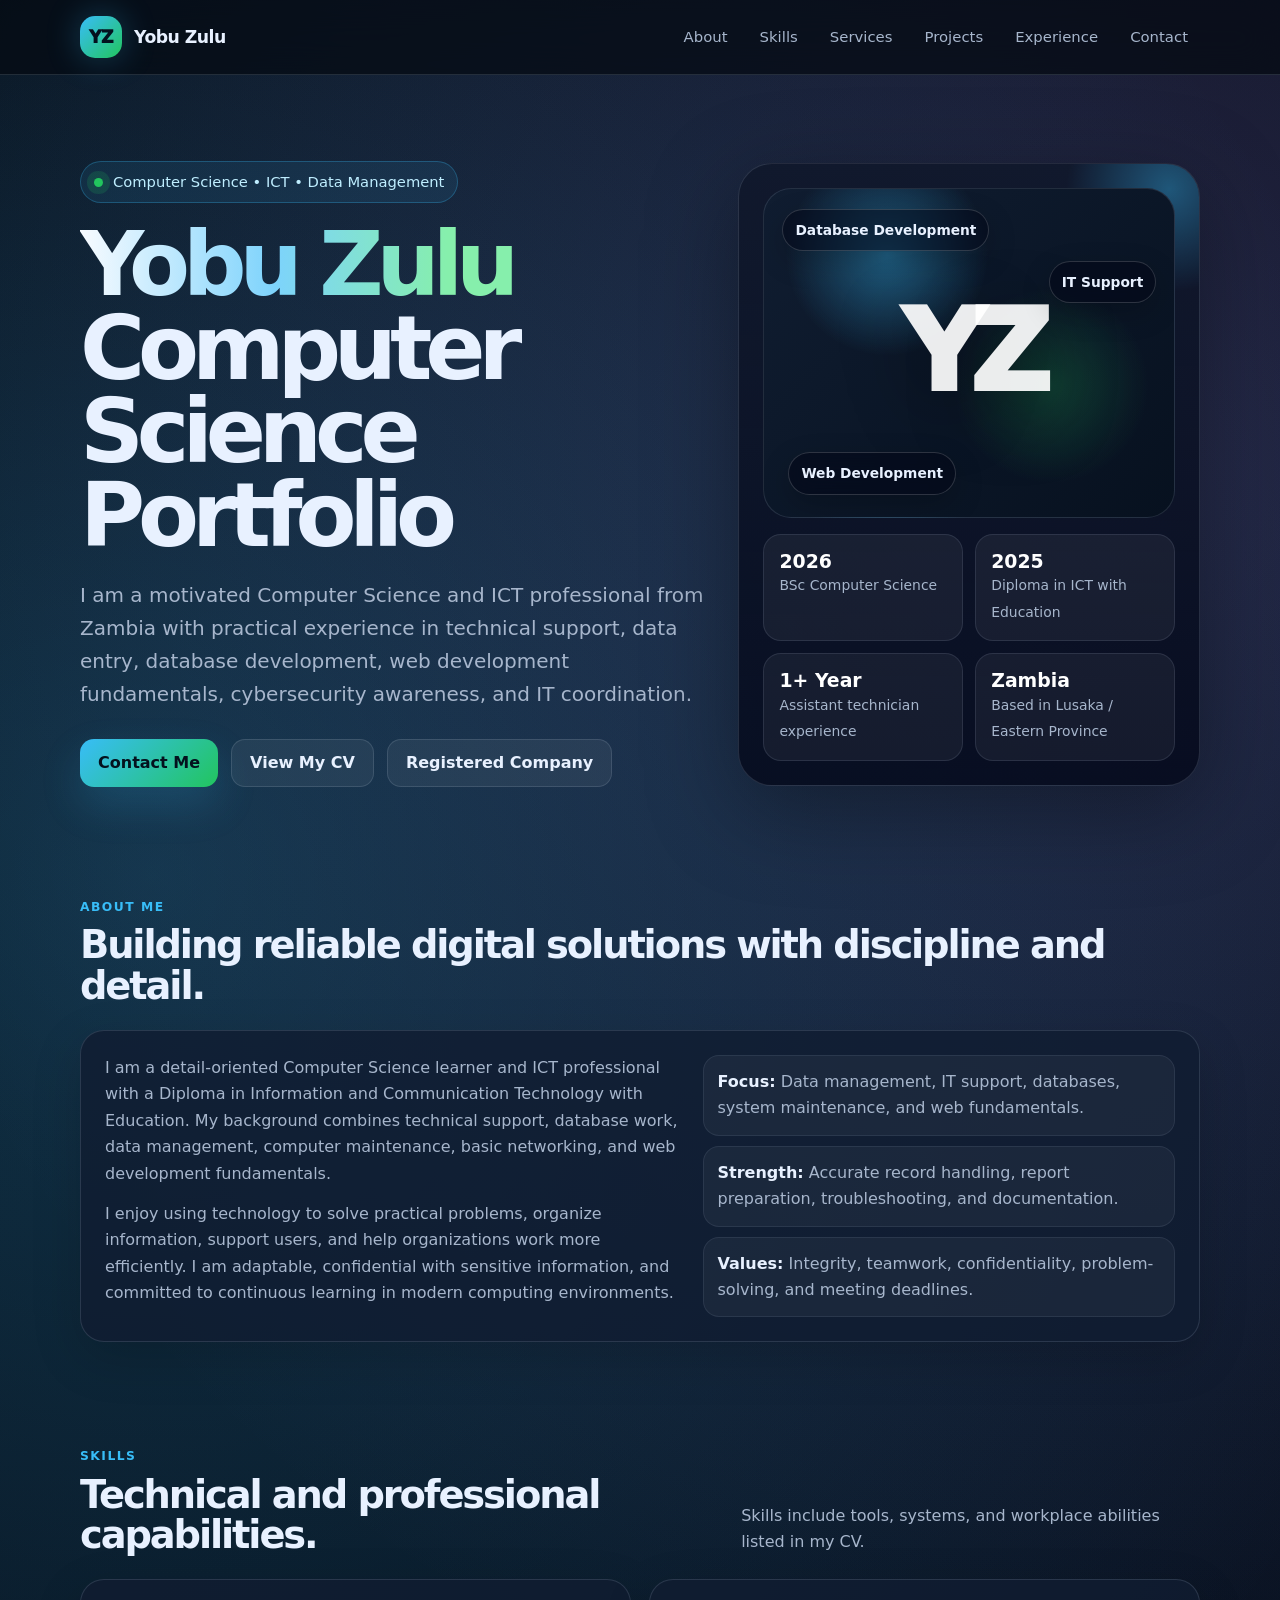
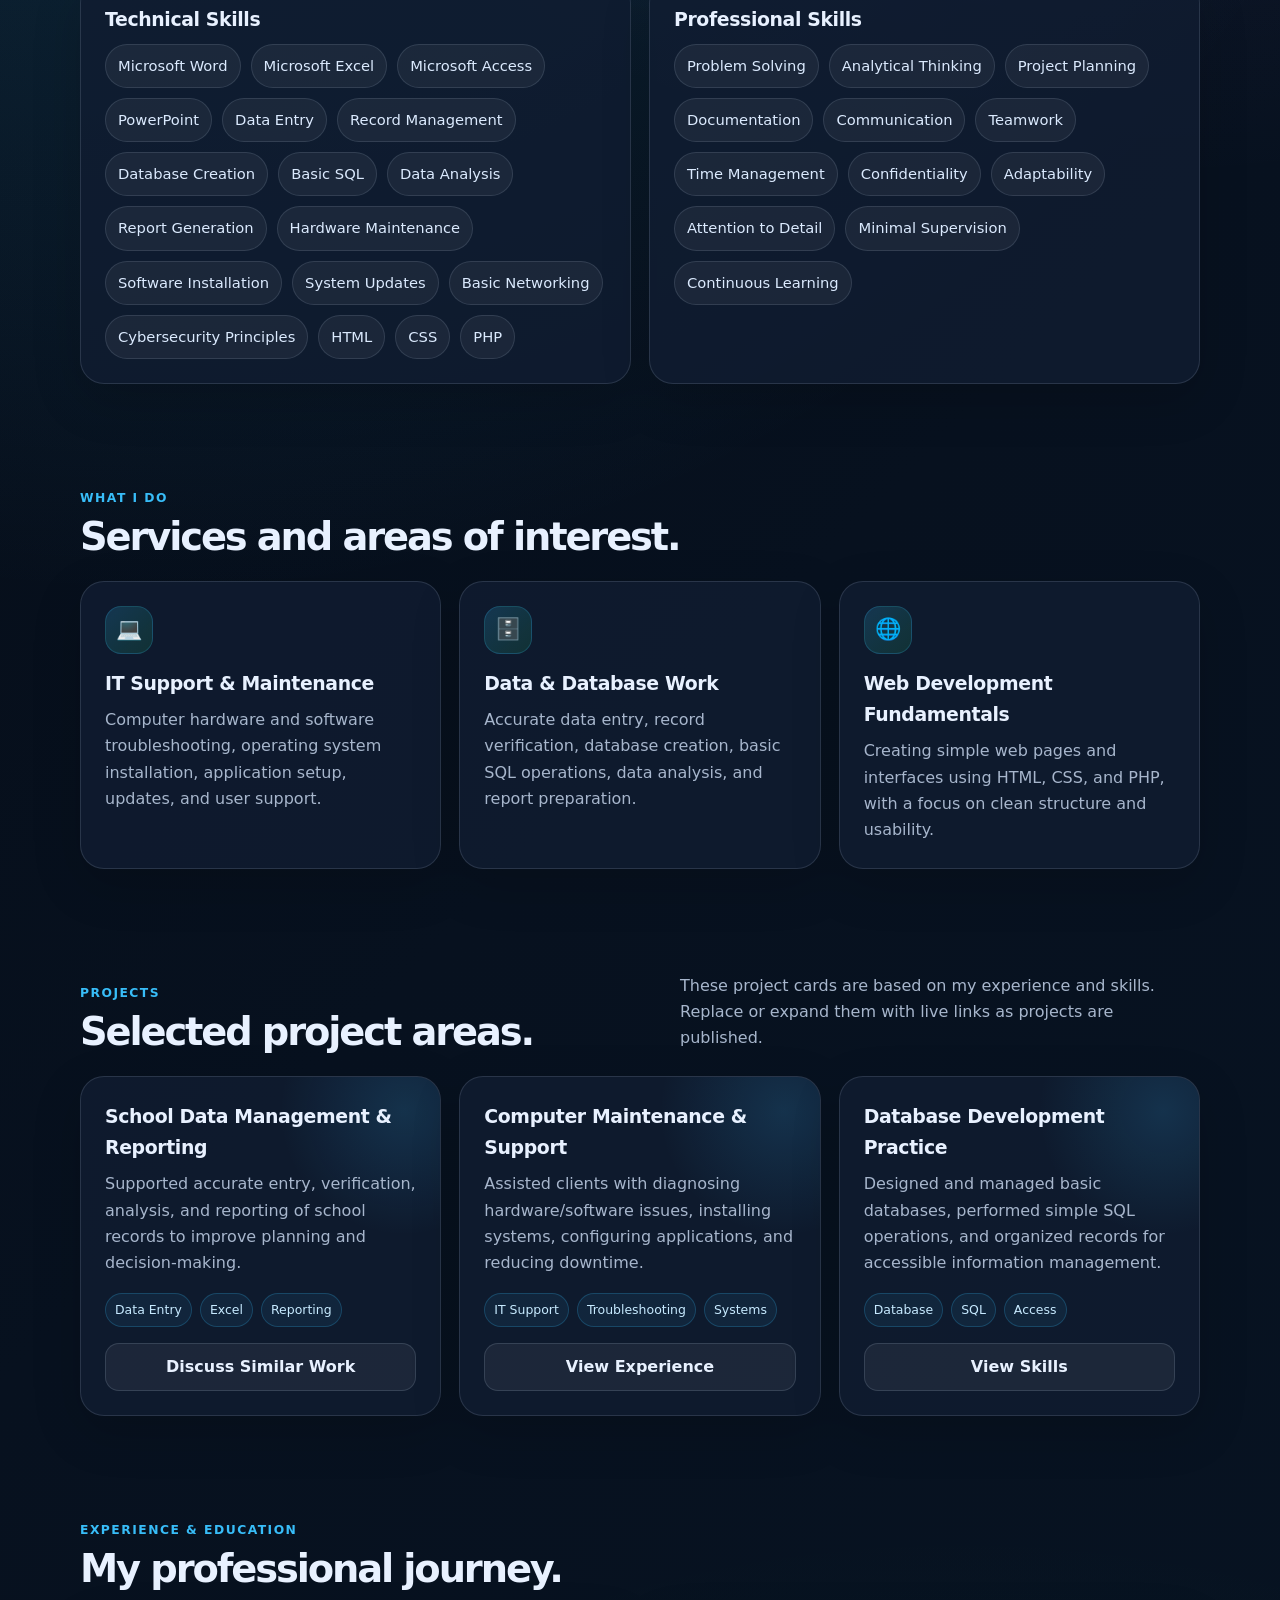
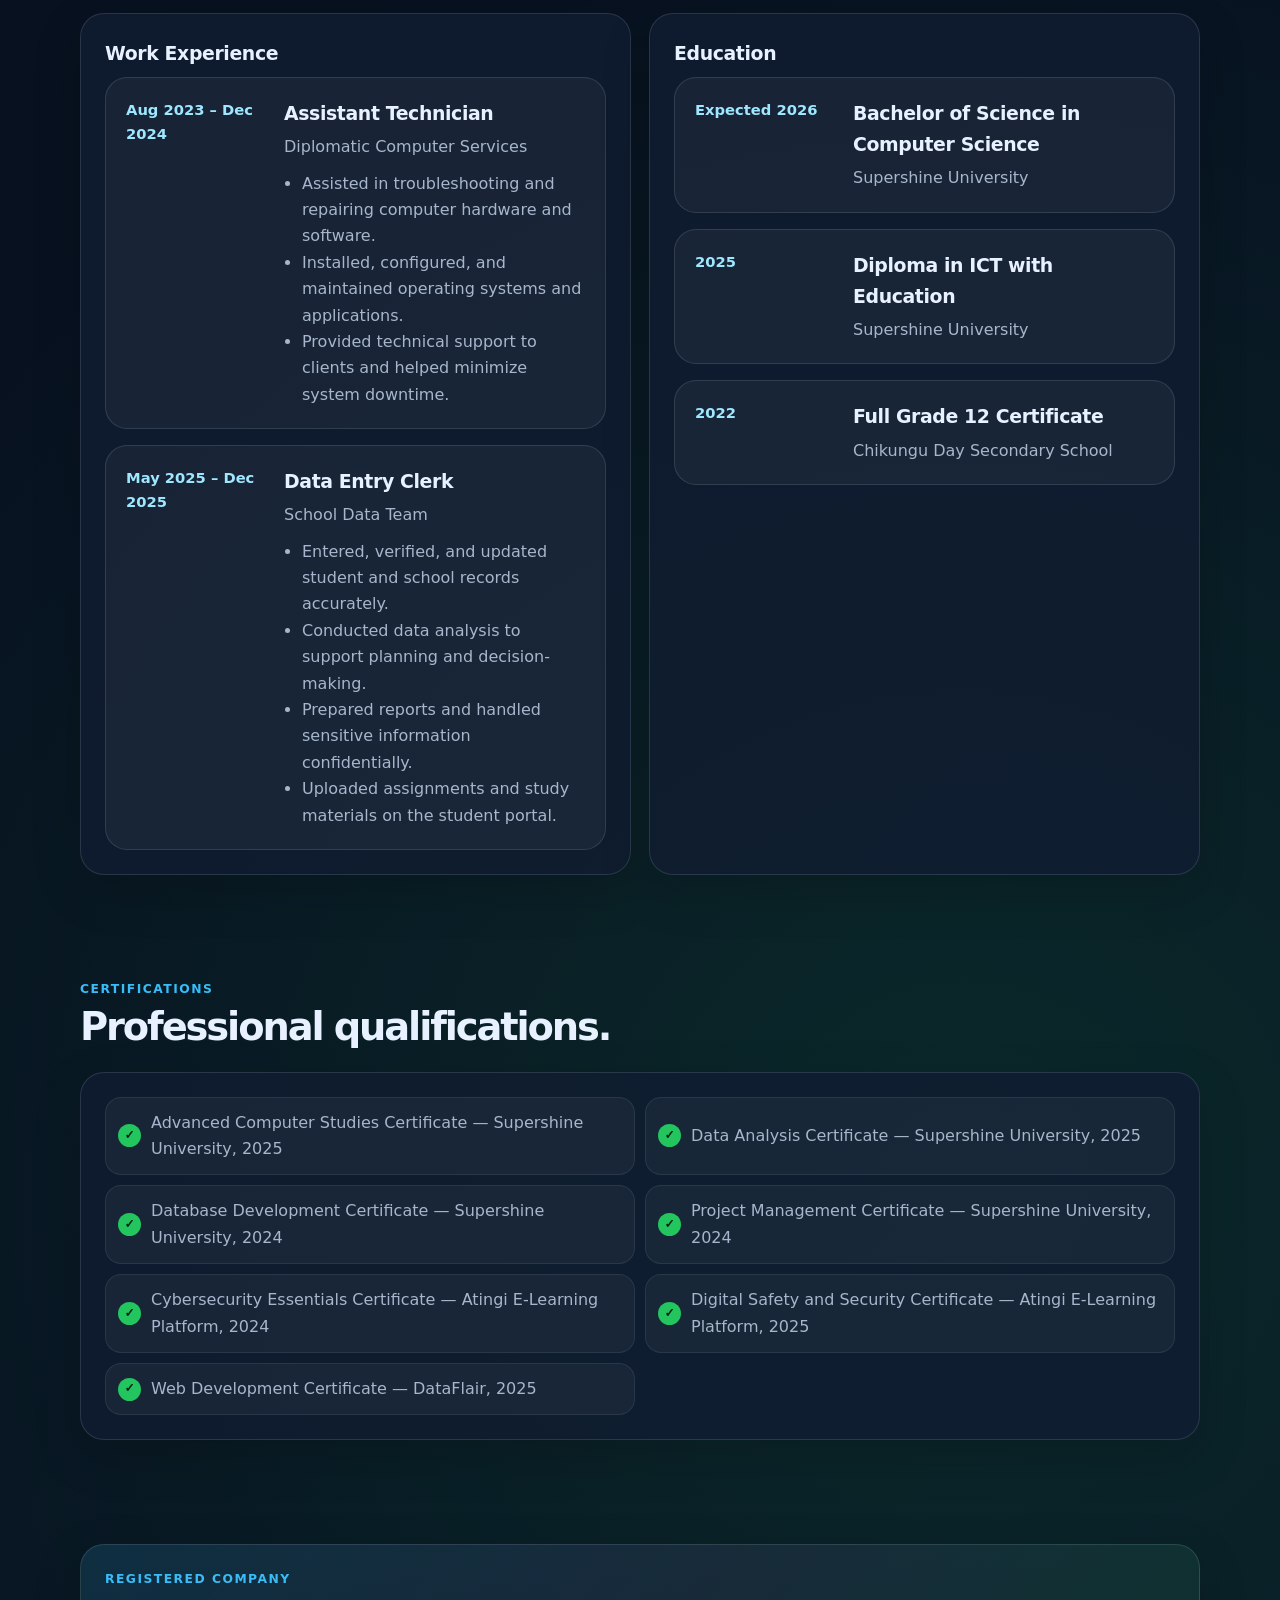
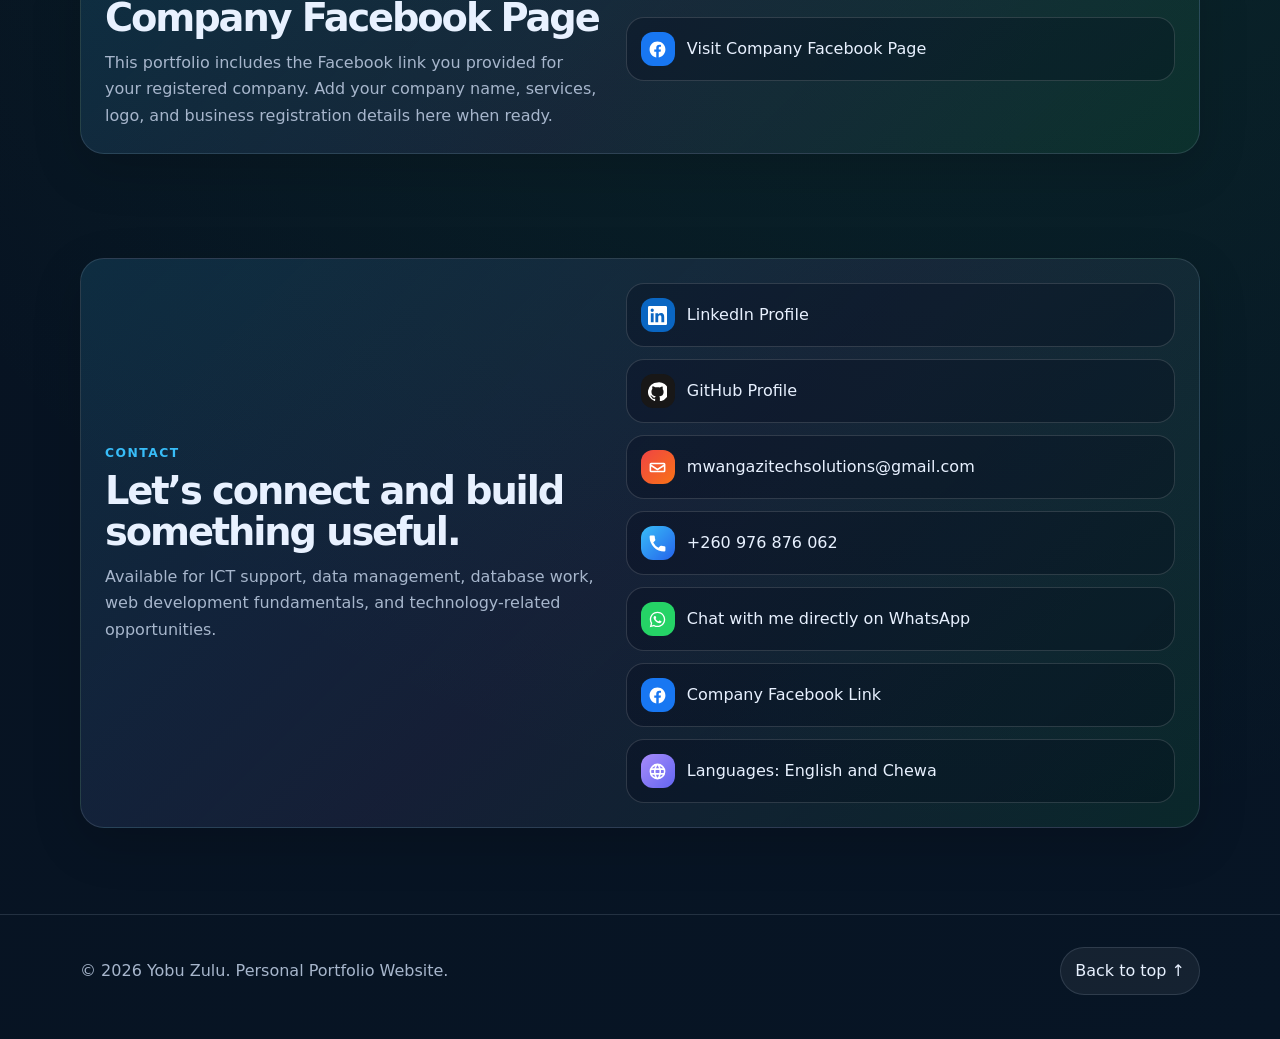
==== index.html @ 444f5e85 "Update description in index.html" ====
<!DOCTYPE html>
<!-- Copyright © 2026 Yobu Zulu. All Rights Reserved. Unauthorized copying or reuse is prohibited. -->
<html lang="en">
<head>
  <meta charset="UTF-8" />
  <meta name="viewport" content="width=device-width, initial-scale=1.0" />
  <meta name="description" content="Personal portfolio of Yobu Zulu, Computer Science and ICT professional specializing in data management, IT support, databases, cybersecurity, and web development." />
  <title>Yobu Zulu | Computer Science Portfolio</title>
  <link rel="stylesheet" href="css/style.css" />
</head>
<body id="top">
  <header class="nav-wrap">
    <nav class="container" aria-label="Main navigation">
      <a class="logo" href="#top" aria-label="Yobu Zulu home">
        <span class="mark">YZ</span>
        <span>Yobu Zulu</span>
      </a>
      <div class="nav-links">
        <a href="#about">About</a>
        <a href="#skills">Skills</a>
        <a href="#services">Services</a>
        <a href="#projects">Projects</a>
        <a href="#experience">Experience</a>
        <a href="#contact">Contact</a>
      </div>
    </nav>
  </header>

  <main>
    <section class="hero container">
      <div>
        <div class="eyebrow"><span class="pulse"></span> Computer Science • ICT • Data Management</div>
        <h1><span class="gradient-text">Yobu Zulu</span><br />Computer Science Portfolio</h1>
        <p class="lead">
          I am a motivated Computer Science and ICT professional from Zambia with practical experience in technical support, data entry, database development, web development fundamentals, cybersecurity awareness, and IT coordination.
        </p>
        <div class="cta-row">
          <a class="btn primary" href="#contact">Contact Me</a>
          <a class="btn secondary" href="assets/Yobu_Zulu_CV.pdf" target="_blank" rel="noopener">View My CV</a>
          <a class="btn secondary" href="https://www.facebook.com/profile.php?id=61552037681605" target="_blank" rel="noopener">Registered Company</a>
        </div>
      </div>

      <aside class="profile-card" aria-label="Profile summary">
        <div class="avatar">
          <span class="floating-chip chip-1">Database Development</span>
          <span class="floating-chip chip-2">IT Support</span>
          <span class="floating-chip chip-3">Web Development</span>
          <div class="initials">YZ</div>
        </div>
        <div class="quick-info">
          <div class="mini-stat"><b>2026</b><span>BSc Computer Science</span></div>
          <div class="mini-stat"><b>2025</b><span>Diploma in ICT with Education</span></div>
          <div class="mini-stat"><b>1+ Year</b><span>Assistant technician experience</span></div>
          <div class="mini-stat"><b>Zambia</b><span>Based in Lusaka / Eastern Province</span></div>
        </div>
      </aside>
    </section>

    <section id="about" class="container">
      <div class="section-head">
        <div>
          <div class="section-kicker">About Me</div>
          <h2>Building reliable digital solutions with discipline and detail.</h2>
        </div>

      </div>
      <div class="card about-card">
        <div class="about-copy">
          <p>
            I am a detail-oriented Computer Science learner and ICT professional with a Diploma in Information and Communication Technology with Education. My background combines technical support, database work, data management, computer maintenance, basic networking, and web development fundamentals.
          </p>
          <p>
            I enjoy using technology to solve practical problems, organize information, support users, and help organizations work more efficiently. I am adaptable, confidential with sensitive information, and committed to continuous learning in modern computing environments.
          </p>
        </div>
        <ul class="highlight-list">
          <li><strong>Focus:</strong> Data management, IT support, databases, system maintenance, and web fundamentals.</li>
          <li><strong>Strength:</strong> Accurate record handling, report preparation, troubleshooting, and documentation.</li>
          <li><strong>Values:</strong> Integrity, teamwork, confidentiality, problem-solving, and meeting deadlines.</li>
        </ul>
      </div>
    </section>

    <section id="skills" class="container">
      <div class="section-head">
        <div>
          <div class="section-kicker">Skills</div>
          <h2>Technical and professional capabilities.</h2>
        </div>
        <p class="section-note">Skills include tools, systems, and workplace abilities listed in my CV.</p>
      </div>
      <div class="grid two">
        <div class="card">
          <h3>Technical Skills</h3>
          <div class="skills-wrap" aria-label="Technical skills">
            <span class="skill">Microsoft Word</span>
            <span class="skill">Microsoft Excel</span>
            <span class="skill">Microsoft Access</span>
            <span class="skill">PowerPoint</span>
            <span class="skill">Data Entry</span>
            <span class="skill">Record Management</span>
            <span class="skill">Database Creation</span>
            <span class="skill">Basic SQL</span>
            <span class="skill">Data Analysis</span>
            <span class="skill">Report Generation</span>
            <span class="skill">Hardware Maintenance</span>
            <span class="skill">Software Installation</span>
            <span class="skill">System Updates</span>
            <span class="skill">Basic Networking</span>
            <span class="skill">Cybersecurity Principles</span>
            <span class="skill">HTML</span>
            <span class="skill">CSS</span>
            <span class="skill">PHP</span>
          </div>
        </div>
        <div class="card">
          <h3>Professional Skills</h3>
          <div class="skills-wrap" aria-label="Professional skills">
            <span class="skill">Problem Solving</span>
            <span class="skill">Analytical Thinking</span>
            <span class="skill">Project Planning</span>
            <span class="skill">Documentation</span>
            <span class="skill">Communication</span>
            <span class="skill">Teamwork</span>
            <span class="skill">Time Management</span>
            <span class="skill">Confidentiality</span>
            <span class="skill">Adaptability</span>
            <span class="skill">Attention to Detail</span>
            <span class="skill">Minimal Supervision</span>
            <span class="skill">Continuous Learning</span>
          </div>
        </div>
      </div>
    </section>

    <section id="services" class="container">
      <div class="section-head">
        <div>
          <div class="section-kicker">What I Do</div>
          <h2>Services and areas of interest.</h2>
        </div>
      </div>
      <div class="grid three">
        <article class="card">
          <div class="service-icon">💻</div>
          <h3>IT Support & Maintenance</h3>
          <p>Computer hardware and software troubleshooting, operating system installation, application setup, updates, and user support.</p>
        </article>
        <article class="card">
          <div class="service-icon">🗄️</div>
          <h3>Data & Database Work</h3>
          <p>Accurate data entry, record verification, database creation, basic SQL operations, data analysis, and report preparation.</p>
        </article>
        <article class="card">
          <div class="service-icon">🌐</div>
          <h3>Web Development Fundamentals</h3>
          <p>Creating simple web pages and interfaces using HTML, CSS, and PHP, with a focus on clean structure and usability.</p>
        </article>
      </div>
    </section>

    <section id="projects" class="container">
      <div class="section-head">
        <div>
          <div class="section-kicker">Projects</div>
          <h2>Selected project areas.</h2>
        </div>
        <p class="section-note">These project cards are based on my experience and skills. Replace or expand them with live links as projects are published.</p>
      </div>
      <div class="grid three">
        <article class="card project-card">
          <div>
            <h3>School Data Management & Reporting</h3>
            <p>Supported accurate entry, verification, analysis, and reporting of school records to improve planning and decision-making.</p>
            <div class="tags"><span class="tag">Data Entry</span><span class="tag">Excel</span><span class="tag">Reporting</span></div>
          </div>
          <a href="#contact" class="btn secondary">Discuss Similar Work</a>
        </article>
        <article class="card project-card">
          <div>
            <h3>Computer Maintenance & Support</h3>
            <p>Assisted clients with diagnosing hardware/software issues, installing systems, configuring applications, and reducing downtime.</p>
            <div class="tags"><span class="tag">IT Support</span><span class="tag">Troubleshooting</span><span class="tag">Systems</span></div>
          </div>
          <a href="#experience" class="btn secondary">View Experience</a>
        </article>
        <article class="card project-card">
          <div>
            <h3>Database Development Practice</h3>
            <p>Designed and managed basic databases, performed simple SQL operations, and organized records for accessible information management.</p>
            <div class="tags"><span class="tag">Database</span><span class="tag">SQL</span><span class="tag">Access</span></div>
          </div>
          <a href="#skills" class="btn secondary">View Skills</a>
        </article>
      </div>
    </section>

    <section id="experience" class="container">
      <div class="section-head">
        <div>
          <div class="section-kicker">Experience & Education</div>
          <h2>My professional journey.</h2>
        </div>
      </div>
      <div class="grid two">
        <div class="card">
          <h3>Work Experience</h3>
          <div class="timeline" class="mt-16">
            <div class="timeline-item">
              <div class="period">Aug 2023 – Dec 2024</div>
              <div>
                <h3>Assistant Technician</h3>
                <p>Diplomatic Computer Services</p>
                <ul>
                  <li>Assisted in troubleshooting and repairing computer hardware and software.</li>
                  <li>Installed, configured, and maintained operating systems and applications.</li>
                  <li>Provided technical support to clients and helped minimize system downtime.</li>
                </ul>
              </div>
            </div>
            <div class="timeline-item">
              <div class="period">May 2025 – Dec 2025</div>
              <div>
                <h3>Data Entry Clerk</h3>
                <p>School Data Team</p>
                <ul>
                  <li>Entered, verified, and updated student and school records accurately.</li>
                  <li>Conducted data analysis to support planning and decision-making.</li>
                  <li>Prepared reports and handled sensitive information confidentially.</li>
                  <li>Uploaded assignments and study materials on the student portal.</li>
                </ul>
              </div>
            </div>
          </div>
        </div>
        <div class="card">
          <h3>Education</h3>
          <div class="timeline" class="mt-16">
            <div class="timeline-item">
              <div class="period">Expected 2026</div>
              <div>
                <h3>Bachelor of Science in Computer Science</h3>
                <p>Supershine University</p>
              </div>
            </div>
            <div class="timeline-item">
              <div class="period">2025</div>
              <div>
                <h3>Diploma in ICT with Education</h3>
                <p>Supershine University</p>
              </div>
            </div>
            <div class="timeline-item">
              <div class="period">2022</div>
              <div>
                <h3>Full Grade 12 Certificate</h3>
                <p>Chikungu Day Secondary School</p>
              </div>
            </div>
          </div>
        </div>
      </div>
    </section>

    <section id="certifications" class="container">
      <div class="section-head">
        <div>
          <div class="section-kicker">Certifications</div>
          <h2>Professional qualifications.</h2>
        </div>
      </div>
      <div class="card">
        <div class="cert-list">
          <div class="cert">Advanced Computer Studies Certificate — Supershine University, 2025</div>
          <div class="cert">Data Analysis Certificate — Supershine University, 2025</div>
          <div class="cert">Database Development Certificate — Supershine University, 2024</div>
          <div class="cert">Project Management Certificate — Supershine University, 2024</div>
          <div class="cert">Cybersecurity Essentials Certificate — Atingi E-Learning Platform, 2024</div>
          <div class="cert">Digital Safety and Security Certificate — Atingi E-Learning Platform, 2025</div>
          <div class="cert">Web Development Certificate — DataFlair, 2025</div>
        </div>
      </div>
    </section>

    <section id="company" class="container">
      <div class="card contact-card">
        <div>
          <div class="section-kicker">Registered Company</div>
          <h2>Company Facebook Page</h2>
          <p class="section-note mt-12">
            This portfolio includes the Facebook link you provided for your registered company. Add your company name, services, logo, and business registration details here when ready.
          </p>
        </div>
        <div class="contact-list">
          <a class="contact-link" href="https://www.facebook.com/profile.php?id=61552037681605" target="_blank" rel="noopener">
            <span class="contact-icon facebook" aria-hidden="true">
              <svg viewBox="0 0 24 24" role="img">
                <path d="M22 12.06C22 6.48 17.52 2 11.94 2S2 6.48 2 12.06c0 5.02 3.66 9.18 8.44 9.94v-7.03H7.9v-2.91h2.54V9.85c0-2.5 1.49-3.88 3.77-3.88 1.09 0 2.23.2 2.23.2v2.45h-1.26c-1.24 0-1.63.77-1.63 1.56v1.88h2.78l-.44 2.91h-2.34V22C18.34 21.24 22 17.08 22 12.06Z"/>
              </svg>
            </span>
            <span>Visit Company Facebook Page</span>
          </a>
        </div>
      </div>
    </section>

    <section id="contact" class="container">
      <div class="card contact-card">
        <div>
          <div class="section-kicker">Contact</div>
          <h2>Let’s connect and build something useful.</h2>
          <p class="section-note mt-12">Available for ICT support, data management, database work, web development fundamentals, and technology-related opportunities.</p>
        </div>
        <div class="contact-list">
          <a class="contact-link" href="https://www.linkedin.com/in/yobu-zulu-8b1062335" target="_blank" rel="noopener">
             <span class="contact-icon linkedin" aria-hidden="true">
            <svg viewBox="0 0 24 24" role="img">
              <path d="M20.45 20.45h-3.56v-5.57c0-1.33-.02-3.04-1.85-3.04-1.85 0-2.13 1.45-2.13 2.95v5.66H9.35V9h3.42v1.56h.05c.48-.9 1.64-1.85 3.37-1.85 3.61 0 4.27 2.38 4.27 5.47v6.27ZM5.34 7.43a2.06 2.06 0 1 1 0-4.12 2.06 2.06 0 0 1 0 4.12ZM7.12 20.45H3.56V9h3.56v11.45ZM22.23 0H1.77C.79 0 0 .77 0 1.72v20.56C0 23.23.79 24 1.77 24h20.46c.98 0 1.77-.77 1.77-1.72V1.72C24 .77 23.21 0 22.23 0Z"/>
            </svg>
          </span>
          <span>LinkedIn Profile</span>
        </a>
        
        <a class="contact-link" href="https://github.com/yobuzulu" target="_blank" rel="noopener">
          <span class="contact-icon github" aria-hidden="true">
            <svg viewBox="0 0 24 24" role="img">
              <path d="M12 .5A12 12 0 0 0 8.21 23.9c.6.11.82-.26.82-.58v-2.02c-3.34.73-4.04-1.61-4.04-1.61-.55-1.39-1.34-1.76-1.34-1.76-1.09-.75.08-.74.08-.74 1.2.09 1.84 1.24 1.84 1.24 1.07 1.83 2.81 1.3 3.49.99.11-.78.42-1.3.76-1.6-2.67-.3-5.47-1.34-5.47-5.94 0-1.31.47-2.38 1.24-3.22-.12-.3-.54-1.52.12-3.18 0 0 1.01-.32 3.3 1.23A11.5 11.5 0 0 1 12 6.61c1.02.01 2.05.14 3.01.4 2.29-1.55 3.3-1.23 3.3-1.23.66 1.66.24 2.88.12 3.18.77.84 1.24 1.91 1.24 3.22 0 4.61-2.81 5.63-5.49 5.93.43.37.81 1.1.81 2.22v3.29c0 .32.22.7.83.58A12 12 0 0 0 12 .5Z"/>
            </svg>
          </span>
          <span>GitHub Profile</span>
        </a>
          <a class="contact-link" href="https://mail.google.com/mail/?view=cm&fs=1&to=mwangazitechsolutions.com&su=Portfolio%20Contact&body=Hello%20Yobu%2C%20I%20visited%20your%20portfolio%20and%20would%20like%20to%20communicate%20with%20you." target="_blank" rel="noopener">
            <span class="contact-icon email" aria-hidden="true">
              <svg viewBox="0 0 24 24" role="img">
                <path d="M4 6h16a2 2 0 0 1 2 2v8a2 2 0 0 1-2 2H4a2 2 0 0 1-2-2V8a2 2 0 0 1 2-2Zm0 2v.2l8 5.2 8-5.2V8H4Zm16 8V10.6l-7.45 4.84a1 1 0 0 1-1.1 0L4 10.6V16h16Z"/>
              </svg>
            </span>
            <span>mwangazitechsolutions@gmail.com</span>
          </a>
          <a class="contact-link" href="tel:+260976876062">
            <span class="contact-icon phone" aria-hidden="true">
              <svg viewBox="0 0 24 24" role="img">
                <path d="M6.62 10.79a15.05 15.05 0 0 0 6.59 6.59l2.2-2.2a1.5 1.5 0 0 1 1.52-.36 11.72 11.72 0 0 0 3.67.59A1.4 1.4 0 0 1 22 16.81V20.5A1.5 1.5 0 0 1 20.5 22 18.5 18.5 0 0 1 2 3.5 1.5 1.5 0 0 1 3.5 2h3.69A1.4 1.4 0 0 1 8.6 3.4c0 1.26.2 2.5.59 3.67a1.5 1.5 0 0 1-.36 1.52l-2.2 2.2Z"/>
              </svg>
            </span>
            <span>+260 976 876 062</span>
          </a>
          <a class="contact-link" href="https://wa.me/260976876062?text=Hello%20Yobu%2C%20I%20visited%20your%20portfolio%20and%20would%20like%20to%20communicate%20with%20you." target="_blank" rel="noopener">
            <span class="contact-icon whatsapp" aria-hidden="true">
              <svg viewBox="0 0 32 32" role="img">
                <path d="M16.02 3C8.86 3 3.04 8.8 3.04 15.94c0 2.28.6 4.5 1.73 6.45L3 29l6.78-1.78a12.9 12.9 0 0 0 6.24 1.59C23.18 28.81 29 23 29 15.94S23.18 3 16.02 3Zm0 23.62c-1.93 0-3.82-.52-5.47-1.5l-.39-.23-4.02 1.06 1.07-3.91-.25-.4a10.7 10.7 0 0 1-1.64-5.7c0-5.93 4.8-10.75 10.7-10.75 5.9 0 10.7 4.82 10.7 10.75s-4.8 10.68-10.7 10.68Zm5.87-8.01c-.32-.16-1.9-.94-2.2-1.05-.3-.11-.51-.16-.73.16-.21.32-.84 1.05-1.03 1.27-.19.21-.38.24-.7.08-.32-.16-1.36-.5-2.59-1.6-.96-.86-1.6-1.92-1.79-2.24-.19-.32-.02-.5.14-.66.15-.14.32-.38.48-.57.16-.19.21-.32.32-.54.11-.21.05-.4-.03-.57-.08-.16-.73-1.76-1-2.41-.26-.63-.53-.54-.73-.55h-.62c-.21 0-.57.08-.86.4-.3.32-1.14 1.11-1.14 2.7 0 1.6 1.17 3.14 1.33 3.35.16.21 2.3 3.5 5.57 4.91.78.34 1.39.54 1.86.69.78.25 1.49.21 2.05.13.63-.09 1.9-.78 2.17-1.53.27-.75.27-1.39.19-1.53-.08-.13-.3-.21-.62-.37Z"/>
              </svg>
            </span>
            <span>Chat with me directly on WhatsApp</span>
          </a>
          <a class="contact-link" href="https://www.facebook.com/profile.php?id=61552037681605" target="_blank" rel="noopener">
            <span class="contact-icon facebook" aria-hidden="true">
              <svg viewBox="0 0 24 24" role="img">
                <path d="M22 12.06C22 6.48 17.52 2 11.94 2S2 6.48 2 12.06c0 5.02 3.66 9.18 8.44 9.94v-7.03H7.9v-2.91h2.54V9.85c0-2.5 1.49-3.88 3.77-3.88 1.09 0 2.23.2 2.23.2v2.45h-1.26c-1.24 0-1.63.77-1.63 1.56v1.88h2.78l-.44 2.91h-2.34V22C18.34 21.24 22 17.08 22 12.06Z"/>
              </svg>
            </span>
            <span>Company Facebook Link</span>
          </a>
          <div class="contact-link" aria-label="Languages">
            <span class="contact-icon language" aria-hidden="true">
              <svg viewBox="0 0 24 24" role="img">
                <path d="M12 2a10 10 0 1 0 0 20 10 10 0 0 0 0-20Zm6.93 6h-3.02a15.6 15.6 0 0 0-1.2-3.05A8.04 8.04 0 0 1 18.93 8ZM12 4.04c.83 1.2 1.48 2.52 1.91 3.96h-3.82A13.4 13.4 0 0 1 12 4.04ZM4.26 14a8.5 8.5 0 0 1 0-4h3.41a16.8 16.8 0 0 0 0 4H4.26Zm.81 2h3.02c.3 1.08.7 2.1 1.2 3.05A8.04 8.04 0 0 1 5.07 16Zm3.02-8H5.07a8.04 8.04 0 0 1 4.22-3.05A15.6 15.6 0 0 0 8.09 8ZM12 19.96A13.4 13.4 0 0 1 10.09 16h3.82A13.4 13.4 0 0 1 12 19.96ZM14.34 14H9.66a14.7 14.7 0 0 1 0-4h4.68a14.7 14.7 0 0 1 0 4Zm.37 5.05c.5-.95.9-1.97 1.2-3.05h3.02a8.04 8.04 0 0 1-4.22 3.05ZM16.33 14a16.8 16.8 0 0 0 0-4h3.41a8.5 8.5 0 0 1 0 4h-3.41Z"/>
              </svg>
            </span>
            <span>Languages: English and Chewa</span>
          </div>
        </div>
      </div>
    </section>
  </main>

  <footer class="footer">
    <div class="container">
      <p>© <span id="year"></span> Yobu Zulu. Personal Portfolio Website.</p>
      <a class="back-to-top" href="#top">Back to top ↑</a>
    </div>
  </footer>

  <script src="js/script.js"></script>
</body>
</html>
---- css/style.css ----
:root {
      --bg: #07111f;
      --bg-2: #0b1728;
      --card: rgba(16, 29, 49, 0.82);
      --card-2: rgba(13, 24, 42, 0.94);
      --text: #e8f1ff;
      --muted: #a7b6cc;
      --line: rgba(148, 163, 184, 0.2);
      --brand: #38bdf8;
      --brand-2: #22c55e;
      --brand-3: #a78bfa;
      --warning: #fbbf24;
      --shadow: 0 24px 90px rgba(0, 0, 0, 0.35);
      --radius: 24px;
    }

    * { box-sizing: border-box; margin: 0; padding: 0; }

    html { scroll-behavior: smooth; }

    body {
      font-family: Inter, ui-sans-serif, system-ui, -apple-system, BlinkMacSystemFont, "Segoe UI", sans-serif;
      background:
        radial-gradient(circle at 12% 15%, rgba(56, 189, 248, 0.22), transparent 26%),
        radial-gradient(circle at 88% 8%, rgba(167, 139, 250, 0.19), transparent 24%),
        radial-gradient(circle at 75% 75%, rgba(34, 197, 94, 0.12), transparent 28%),
        linear-gradient(135deg, #050a13 0%, var(--bg) 42%, #071525 100%);
      color: var(--text);
      line-height: 1.65;
      min-height: 100vh;
      overflow-x: hidden;
    }

    body::before {
      content: "";
      position: fixed;
      inset: 0;
      pointer-events: none;
      opacity: 0.08;
      background-image:
        linear-gradient(rgba(255,255,255,.08) 1px, transparent 1px),
        linear-gradient(90deg, rgba(255,255,255,.08) 1px, transparent 1px);
      background-size: 42px 42px;
      mask-image: linear-gradient(to bottom, #000, transparent 75%);
      z-index: -1;
    }

    a { color: inherit; text-decoration: none; }

    .container { width: min(1120px, calc(100% - 40px)); margin: 0 auto; }

    .nav-wrap {
      position: sticky;
      top: 0;
      z-index: 50;
      backdrop-filter: blur(18px);
      background: rgba(5, 10, 19, 0.72);
      border-bottom: 1px solid var(--line);
    }

    nav {
      min-height: 74px;
      display: flex;
      align-items: center;
      justify-content: space-between;
      gap: 18px;
    }

    .logo {
      display: inline-flex;
      align-items: center;
      gap: 12px;
      font-weight: 900;
      letter-spacing: -0.03em;
      font-size: 1.08rem;
    }

    .mark {
      width: 42px;
      height: 42px;
      border-radius: 15px;
      display: grid;
      place-items: center;
      color: #03111e;
      font-weight: 950;
      background: linear-gradient(135deg, var(--brand), var(--brand-2));
      box-shadow: 0 0 34px rgba(56, 189, 248, 0.28);
    }

    .nav-links {
      display: flex;
      align-items: center;
      gap: 8px;
      flex-wrap: wrap;
      justify-content: flex-end;
    }

    .nav-links a {
      color: var(--muted);
      padding: 10px 12px;
      border-radius: 999px;
      font-size: 0.93rem;
      transition: 0.25s ease;
    }

    .nav-links a:hover { color: var(--text); background: rgba(148, 163, 184, 0.12); }

    .hero {
      display: grid;
      grid-template-columns: 1.15fr 0.85fr;
      gap: 34px;
      align-items: center;
      padding: 86px 0 58px;
    }

    .eyebrow {
      display: inline-flex;
      gap: 10px;
      align-items: center;
      color: #bfeeff;
      border: 1px solid rgba(56, 189, 248, 0.28);
      background: rgba(56, 189, 248, 0.09);
      border-radius: 999px;
      padding: 8px 13px;
      font-size: 0.92rem;
      margin-bottom: 20px;
    }

    .pulse {
      width: 9px;
      height: 9px;
      border-radius: 999px;
      background: var(--brand-2);
      box-shadow: 0 0 0 7px rgba(34, 197, 94, 0.16);
    }

    h1 {
      font-size: clamp(2.65rem, 7vw, 5.55rem);
      line-height: 0.94;
      letter-spacing: -0.08em;
      margin-bottom: 22px;
    }

    .gradient-text {
      background: linear-gradient(90deg, #f8fbff, #7dd3fc 45%, #86efac 85%);
      -webkit-background-clip: text;
      background-clip: text;
      color: transparent;
    }

    .lead {
      color: var(--muted);
      font-size: clamp(1.05rem, 2vw, 1.25rem);
      max-width: 760px;
      margin-bottom: 28px;
    }

    .cta-row { display: flex; flex-wrap: wrap; gap: 13px; align-items: center; }

    .btn {
      display: inline-flex;
      align-items: center;
      justify-content: center;
      gap: 10px;
      min-height: 48px;
      padding: 0 18px;
      border-radius: 14px;
      border: 1px solid rgba(148, 163, 184, 0.22);
      font-weight: 800;
      transition: transform 0.22s ease, background 0.22s ease, border-color 0.22s ease;
      cursor: pointer;
    }

    .btn:hover { transform: translateY(-2px); border-color: rgba(56, 189, 248, 0.48); }
    .btn.primary { background: linear-gradient(135deg, var(--brand), var(--brand-2)); color: #04111e; border: none; box-shadow: 0 18px 40px rgba(56, 189, 248, 0.17); }
    .btn.secondary { background: rgba(255, 255, 255, 0.06); color: var(--text); }

    .profile-card {
      position: relative;
      border: 1px solid var(--line);
      border-radius: 34px;
      padding: 24px;
      background: linear-gradient(180deg, rgba(15, 23, 42, 0.86), rgba(2, 6, 23, 0.78));
      box-shadow: var(--shadow);
      overflow: hidden;
    }

    .profile-card::before {
      content: "";
      position: absolute;
      width: 220px;
      height: 220px;
      right: -80px;
      top: -85px;
      background: radial-gradient(circle, rgba(56, 189, 248, 0.38), transparent 66%);
    }

    .avatar {
      position: relative;
      min-height: 330px;
      border-radius: 28px;
      overflow: hidden;
      display: grid;
      place-items: center;
      background:
        radial-gradient(circle at 30% 20%, rgba(56, 189, 248, 0.42), transparent 26%),
        radial-gradient(circle at 70% 60%, rgba(34, 197, 94, 0.23), transparent 28%),
        linear-gradient(135deg, #101d31, #07111f);
      border: 1px solid rgba(148, 163, 184, 0.18);
    }

    .avatar .initials {
      font-size: 7rem;
      font-weight: 950;
      letter-spacing: -0.12em;
      color: rgba(255, 255, 255, 0.92);
      text-shadow: 0 20px 70px rgba(0,0,0,.42);
    }

    .floating-chip {
      position: absolute;
      border-radius: 999px;
      padding: 9px 12px;
      border: 1px solid rgba(255, 255, 255, 0.16);
      background: rgba(2, 6, 23, 0.55);
      backdrop-filter: blur(12px);
      color: #e8f1ff;
      font-size: 0.86rem;
      font-weight: 750;
      box-shadow: 0 10px 30px rgba(0,0,0,.2);
    }

    .chip-1 { left: 18px; top: 20px; }
    .chip-2 { right: 18px; top: 72px; }
    .chip-3 { left: 24px; bottom: 22px; }

    .quick-info {
      position: relative;
      display: grid;
      grid-template-columns: repeat(2, 1fr);
      gap: 12px;
      margin-top: 16px;
    }

    .mini-stat {
      padding: 15px;
      border-radius: 18px;
      background: rgba(255, 255, 255, 0.055);
      border: 1px solid rgba(148, 163, 184, 0.16);
    }

    .mini-stat b { display: block; font-size: 1.18rem; color: #fff; line-height: 1.2; }
    .mini-stat span { color: var(--muted); font-size: 0.87rem; }

    section { padding: 52px 0; }

    .section-head {
      display: flex;
      align-items: end;
      justify-content: space-between;
      gap: 18px;
      margin-bottom: 24px;
    }

    .section-kicker {
      color: var(--brand);
      font-weight: 900;
      letter-spacing: 0.12em;
      text-transform: uppercase;
      font-size: 0.77rem;
      margin-bottom: 8px;
    }

    h2 {
      font-size: clamp(1.8rem, 3vw, 2.75rem);
      line-height: 1.05;
      letter-spacing: -0.055em;
    }

    .section-note { color: var(--muted); max-width: 520px; }

    .grid { display: grid; gap: 18px; }
    .grid.two { grid-template-columns: repeat(2, minmax(0, 1fr)); }
    .grid.three { grid-template-columns: repeat(3, minmax(0, 1fr)); }

    .card {
      border: 1px solid var(--line);
      border-radius: var(--radius);
      padding: 24px;
      background: var(--card);
      box-shadow: 0 16px 50px rgba(0, 0, 0, 0.16);
    }

    .card h3 {
      font-size: 1.18rem;
      margin-bottom: 8px;
      letter-spacing: -0.02em;
    }

    .card p { color: var(--muted); }

    .about-card {
      display: grid;
      grid-template-columns: 1.1fr 0.9fr;
      gap: 20px;
      align-items: stretch;
    }

    .about-copy p + p { margin-top: 14px; }

    .highlight-list { display: grid; gap: 10px; }

    .highlight-list li {
      list-style: none;
      padding: 13px 14px;
      border-radius: 16px;
      background: rgba(255,255,255,0.045);
      border: 1px solid rgba(148, 163, 184, 0.13);
      color: var(--muted);
    }

    .highlight-list strong { color: var(--text); }

    .skills-wrap { display: flex; flex-wrap: wrap; gap: 10px; }

    .skill {
      border: 1px solid rgba(148, 163, 184, 0.19);
      background: rgba(255, 255, 255, 0.055);
      color: #dbeafe;
      padding: 9px 12px;
      border-radius: 999px;
      font-size: 0.92rem;
    }

    .service-icon {
      width: 48px;
      height: 48px;
      border-radius: 16px;
      display: grid;
      place-items: center;
      margin-bottom: 14px;
      background: linear-gradient(135deg, rgba(56, 189, 248, 0.18), rgba(34, 197, 94, 0.14));
      border: 1px solid rgba(56, 189, 248, 0.2);
      font-size: 1.32rem;
    }

    .project-card {
      position: relative;
      overflow: hidden;
      min-height: 250px;
      display: flex;
      flex-direction: column;
      justify-content: space-between;
    }

    .project-card::before {
      content: "";
      position: absolute;
      inset: 0;
      background: radial-gradient(circle at 90% 10%, rgba(56, 189, 248, 0.15), transparent 28%);
      pointer-events: none;
    }

    .project-card > * { position: relative; }

    .tags { display: flex; flex-wrap: wrap; gap: 8px; margin: 16px 0; }
    .tag { font-size: 0.78rem; color: #c7eaff; border: 1px solid rgba(56,189,248,.22); background: rgba(56,189,248,.07); border-radius: 999px; padding: 6px 9px; }

    .timeline { position: relative; display: grid; gap: 16px; }

    .timeline-item {
      display: grid;
      grid-template-columns: 140px 1fr;
      gap: 18px;
      padding: 20px;
      border-radius: 22px;
      border: 1px solid var(--line);
      background: rgba(255,255,255,0.045);
    }

    .period { color: #9ee7ff; font-weight: 850; font-size: 0.92rem; }
    .timeline-item h3 { margin-bottom: 5px; }
    .timeline-item ul { margin-top: 10px; padding-left: 18px; color: var(--muted); }

    .cert-list {
      display: grid;
      grid-template-columns: repeat(2, minmax(0, 1fr));
      gap: 10px;
    }

    .cert {
      display: flex;
      align-items: center;
      gap: 10px;
      padding: 12px;
      border: 1px solid rgba(148, 163, 184, 0.14);
      background: rgba(255, 255, 255, 0.045);
      border-radius: 16px;
      color: var(--muted);
    }

    .cert::before {
      content: "✓";
      width: 23px;
      height: 23px;
      flex: 0 0 23px;
      border-radius: 50%;
      display: grid;
      place-items: center;
      color: #052012;
      background: var(--brand-2);
      font-weight: 950;
      font-size: 0.75rem;
    }

    .contact-card {
      position: relative;
      overflow: hidden;
      display: grid;
      grid-template-columns: 0.95fr 1.05fr;
      gap: 24px;
      align-items: center;
      background: linear-gradient(135deg, rgba(56, 189, 248, 0.14), rgba(167, 139, 250, 0.09), rgba(34, 197, 94, 0.11));
    }

    .contact-list { display: grid; gap: 12px; }

    .contact-link {
      display: flex;
      align-items: center;
      gap: 12px;
      padding: 14px;
      border-radius: 18px;
      border: 1px solid rgba(255,255,255,0.14);
      background: rgba(2, 6, 23, 0.28);
      color: var(--text);
      transition: 0.22s ease;
    }

.contact-icon.linkedin {
  color: #ffffff;
  background: #0A66C2;
}

.contact-icon.github {
  color: #ffffff;
  background: #181717;
}

    .contact-link:hover { background: rgba(255,255,255,0.09); transform: translateX(3px); }
    .contact-icon { width: 34px; height: 34px; border-radius: 12px; display: grid; place-items: center; background: rgba(255,255,255,0.11); }

    .footer {
      padding: 32px 0 44px;
      color: var(--muted);
      border-top: 1px solid var(--line);
      margin-top: 34px;
    }

    .footer .container { display: flex; justify-content: space-between; align-items: center; gap: 16px; flex-wrap: wrap; }

    .back-to-top {
      border: 1px solid var(--line);
      color: var(--text);
      background: rgba(255,255,255,0.06);
      padding: 10px 14px;
      border-radius: 999px;
    }

    @media (max-width: 920px) {
      .hero, .about-card, .contact-card { grid-template-columns: 1fr; }
      .grid.two, .grid.three { grid-template-columns: 1fr; }
      .cert-list { grid-template-columns: 1fr; }
      .timeline-item { grid-template-columns: 1fr; }
      .section-head { align-items: flex-start; flex-direction: column; }
    }

    @media (max-width: 640px) {
      .container { width: min(100% - 28px, 1120px); }
      nav { align-items: flex-start; flex-direction: column; padding: 14px 0; }
      .nav-links { justify-content: flex-start; gap: 4px; }
      .nav-links a { padding: 8px 9px; font-size: 0.86rem; }
      .hero { padding-top: 56px; }
      .profile-card { padding: 14px; border-radius: 26px; }
      .avatar { min-height: 250px; }
      .avatar .initials { font-size: 5.2rem; }
      .quick-info { grid-template-columns: 1fr; }
      .cta-row .btn { width: 100%; }
      .card { padding: 20px; }
    }

    @media print {
      .nav-wrap, .cta-row, .back-to-top { display: none; }
      body { background: #fff; color: #111827; }
      .card, .profile-card, .timeline-item, .contact-link { box-shadow: none; background: #fff; color: #111827; border-color: #d1d5db; }
      .lead, .card p, .section-note, .highlight-list li, .timeline-item ul, .cert, .footer { color: #374151; }
      .gradient-text { color: #111827; background: none; }
    }

.mt-16 { margin-top: 16px; }
.mt-12 { margin-top: 12px; }

.contact-icon svg {
  width: 19px;
  height: 19px;
  display: block;
  fill: currentColor;
}

.contact-icon.email { color: #ffffff; background: linear-gradient(135deg, #ef4444, #f97316); }
.contact-icon.phone { color: #ffffff; background: linear-gradient(135deg, #38bdf8, #2563eb); }
.contact-icon.whatsapp { color: #ffffff; background: #25D366; }
.contact-icon.facebook { color: #ffffff; background: #1877F2; }
.contact-icon.language { color: #ffffff; background: linear-gradient(135deg, #a78bfa, #6366f1); }
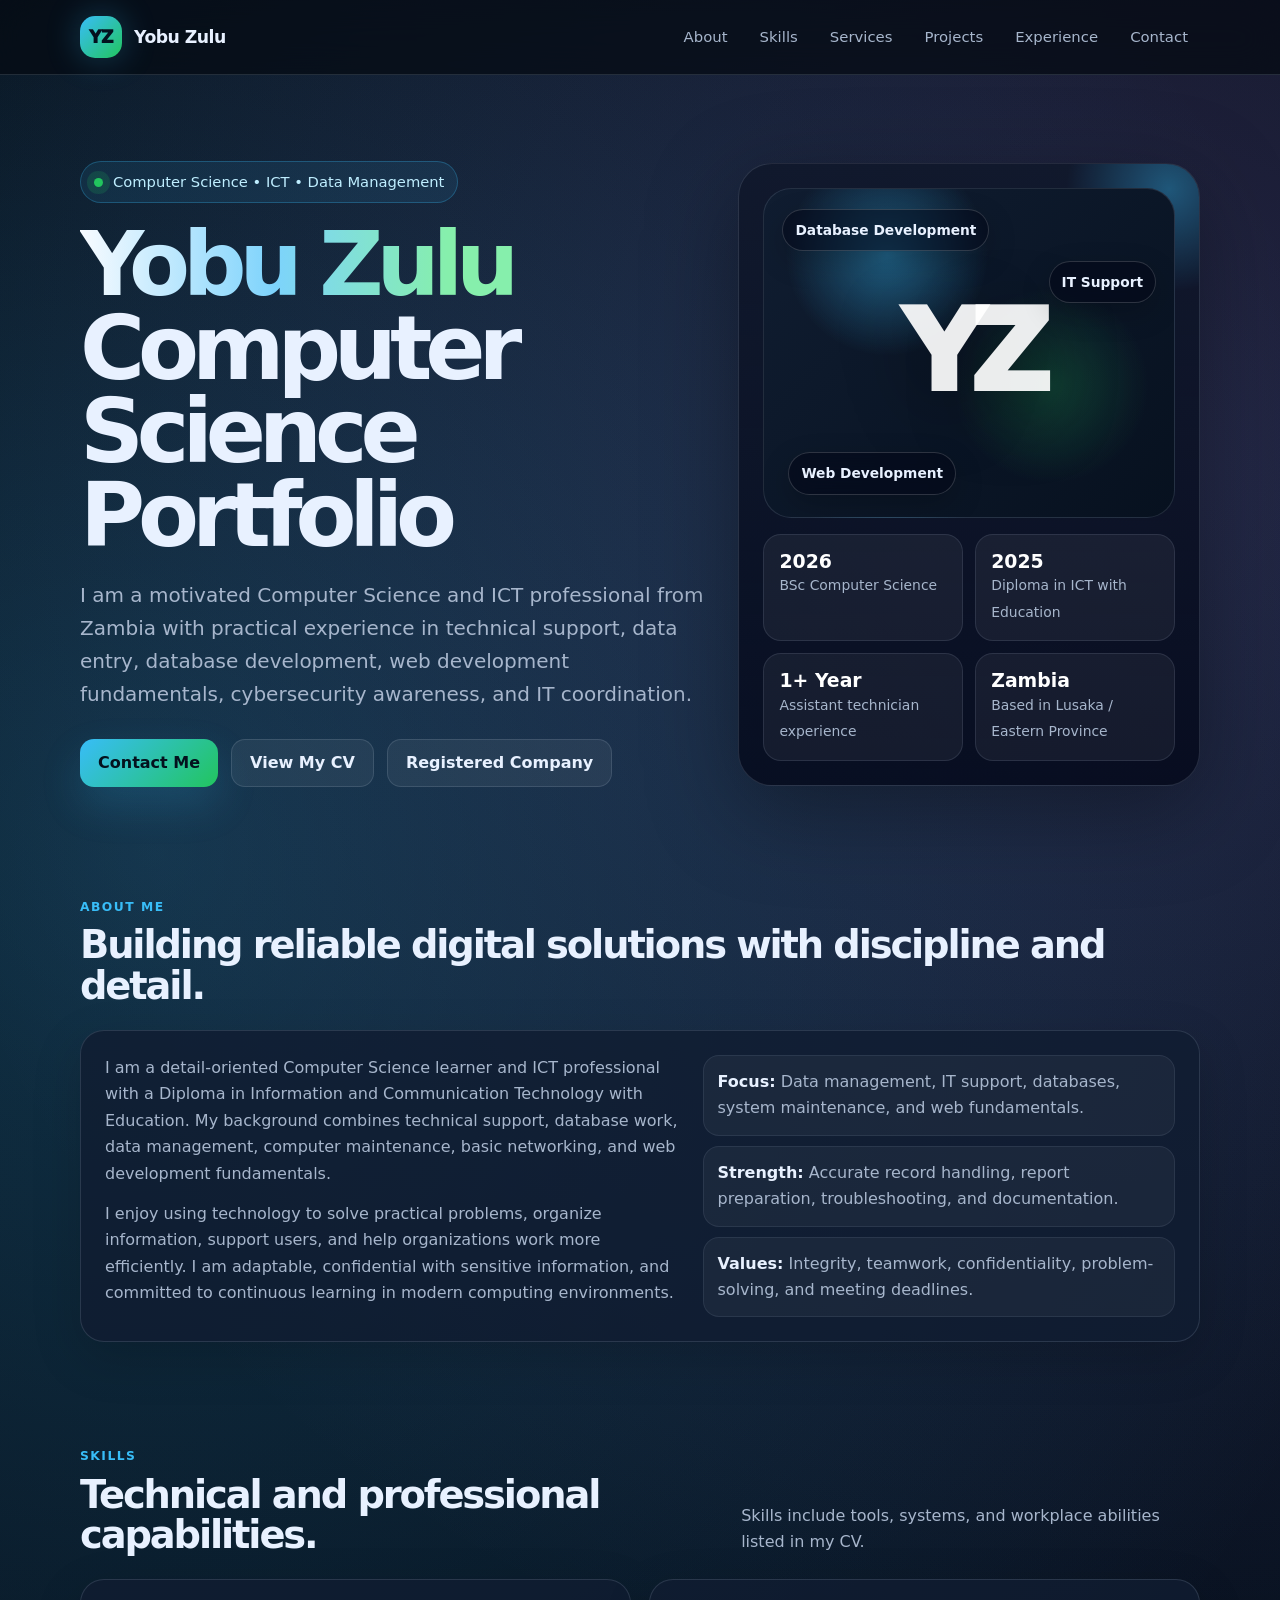
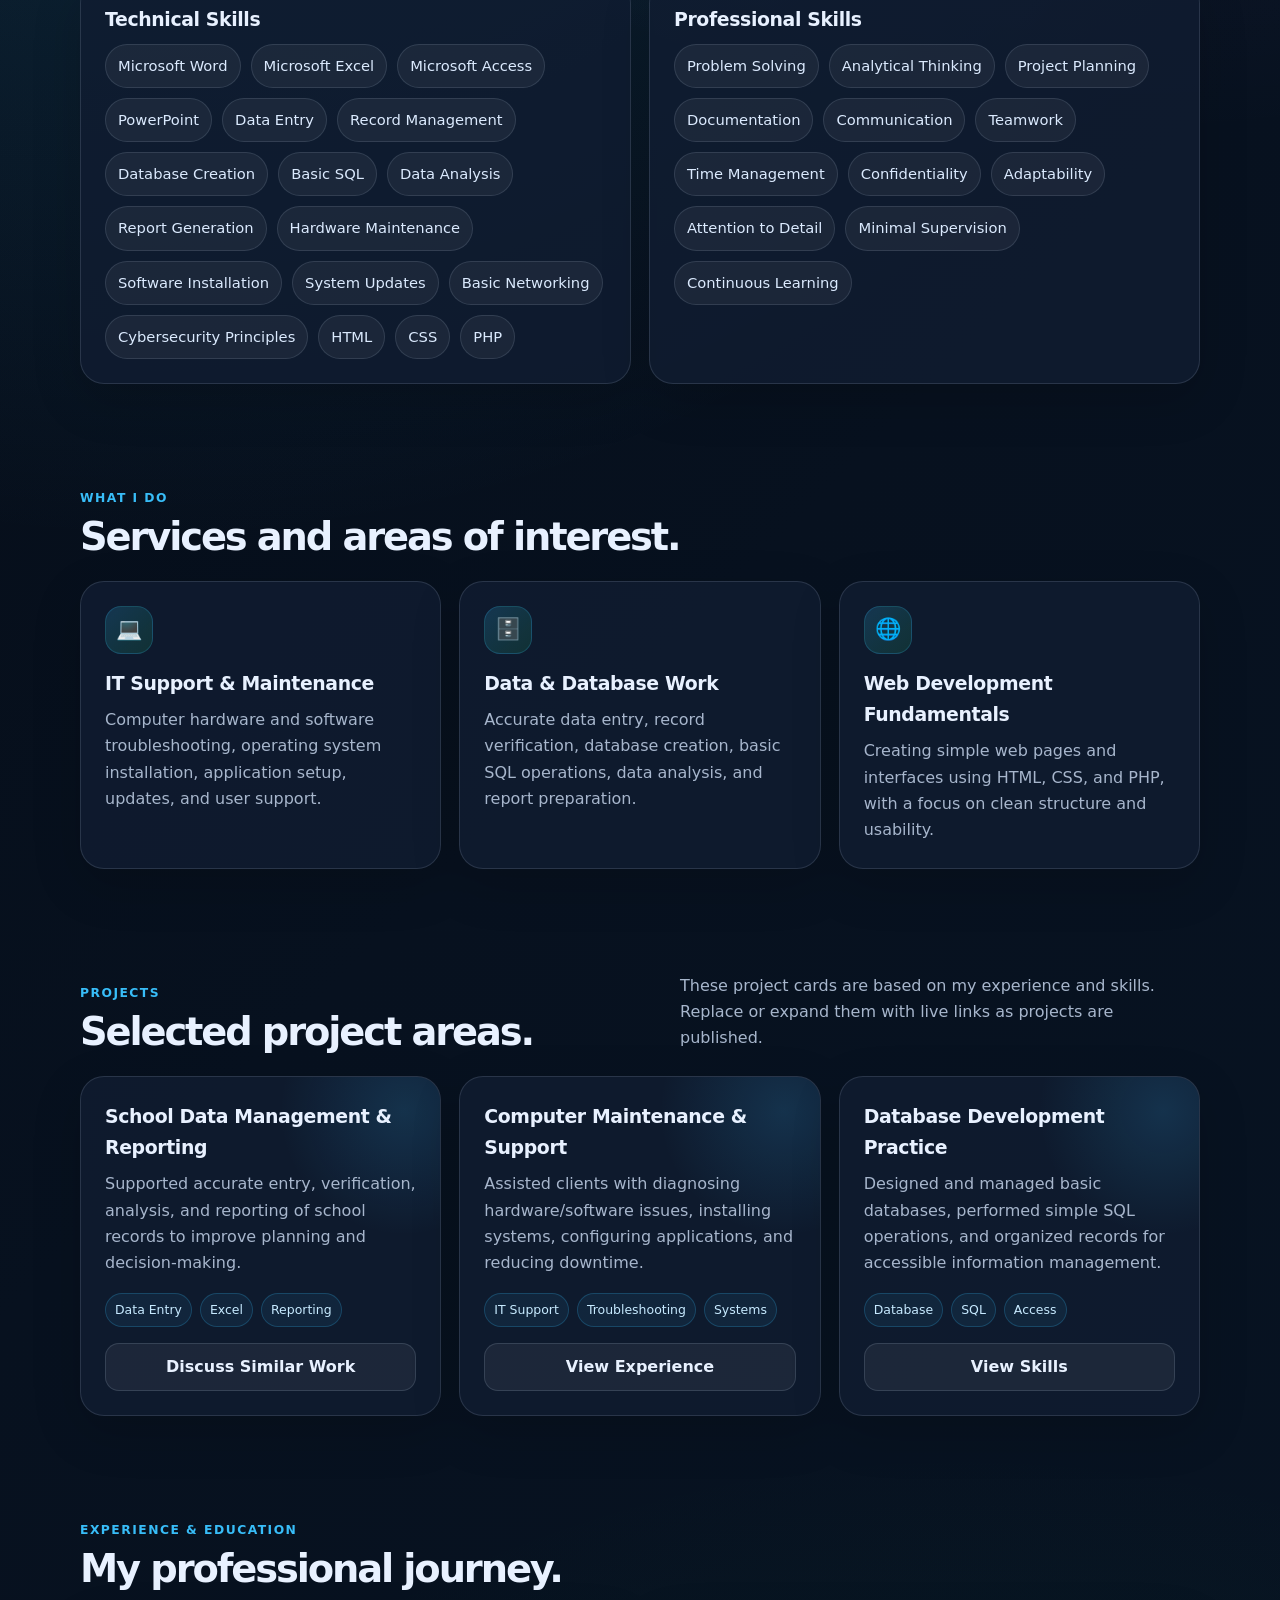
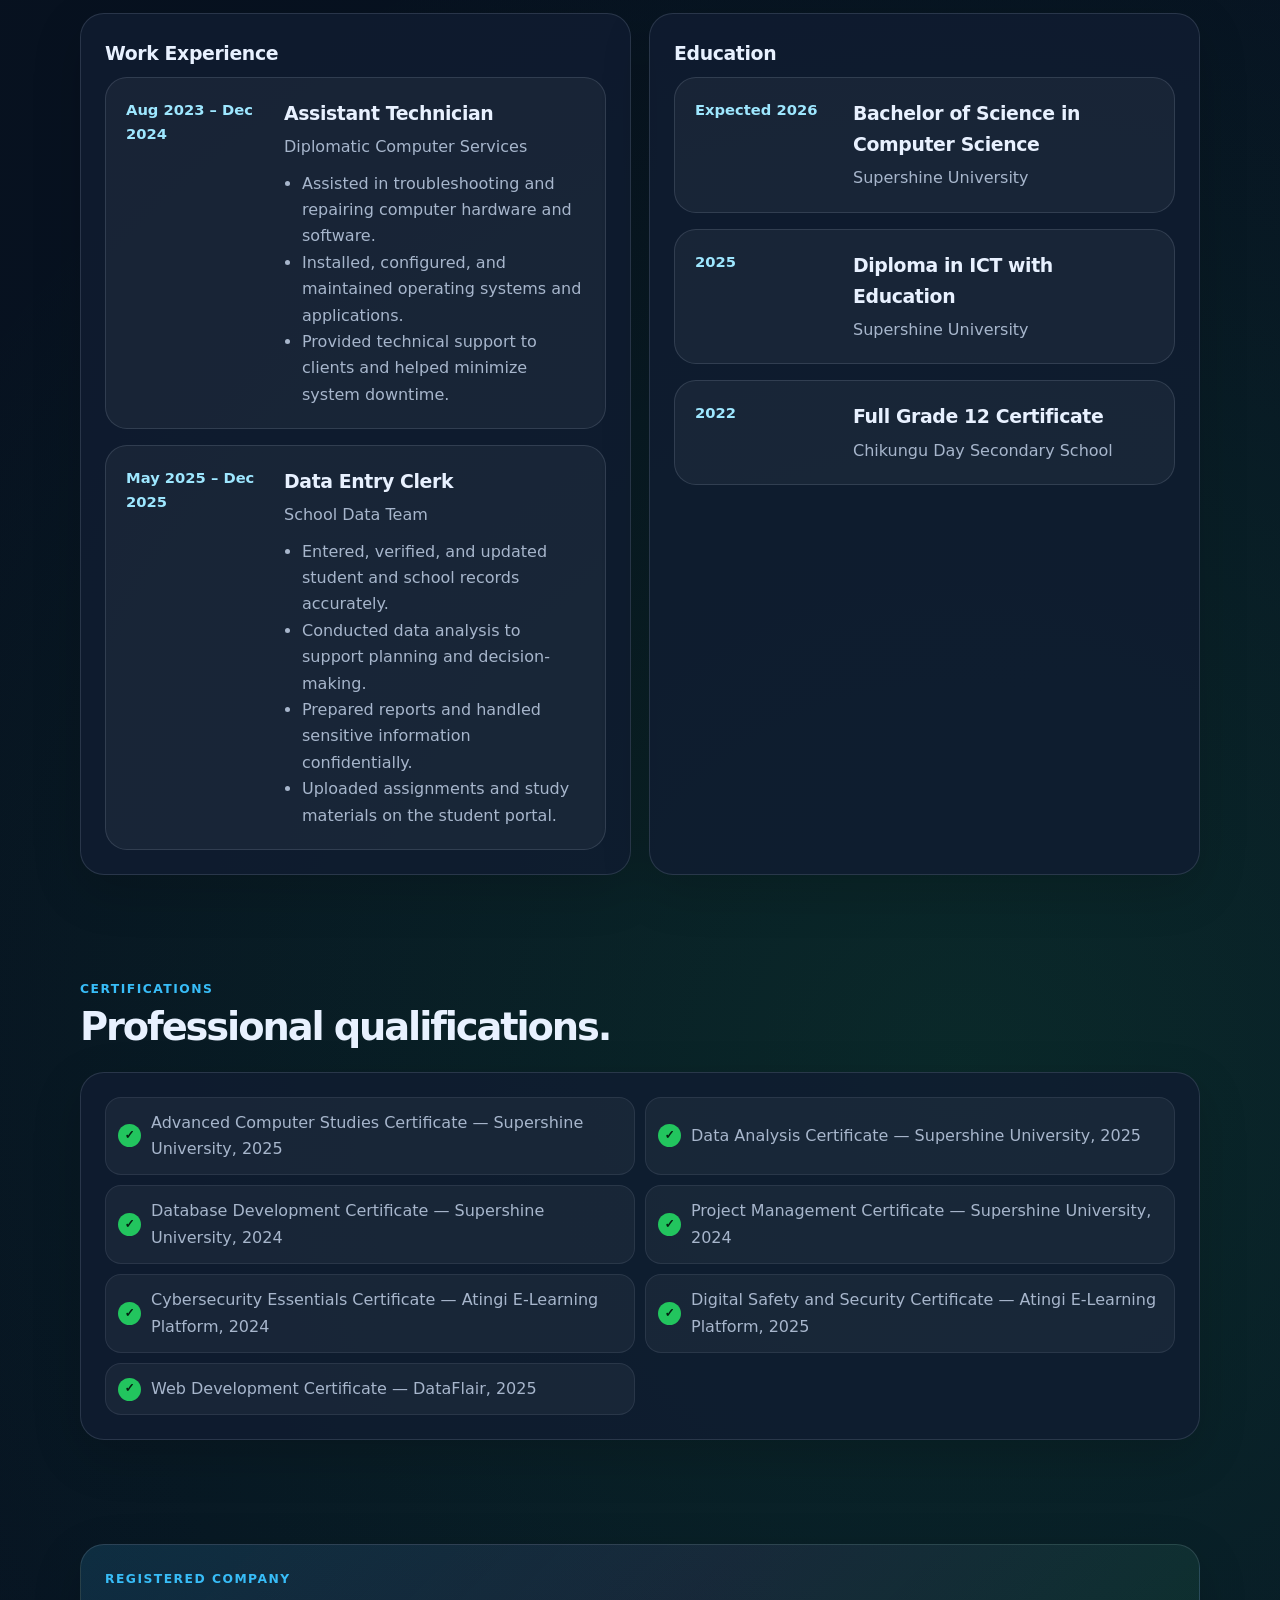
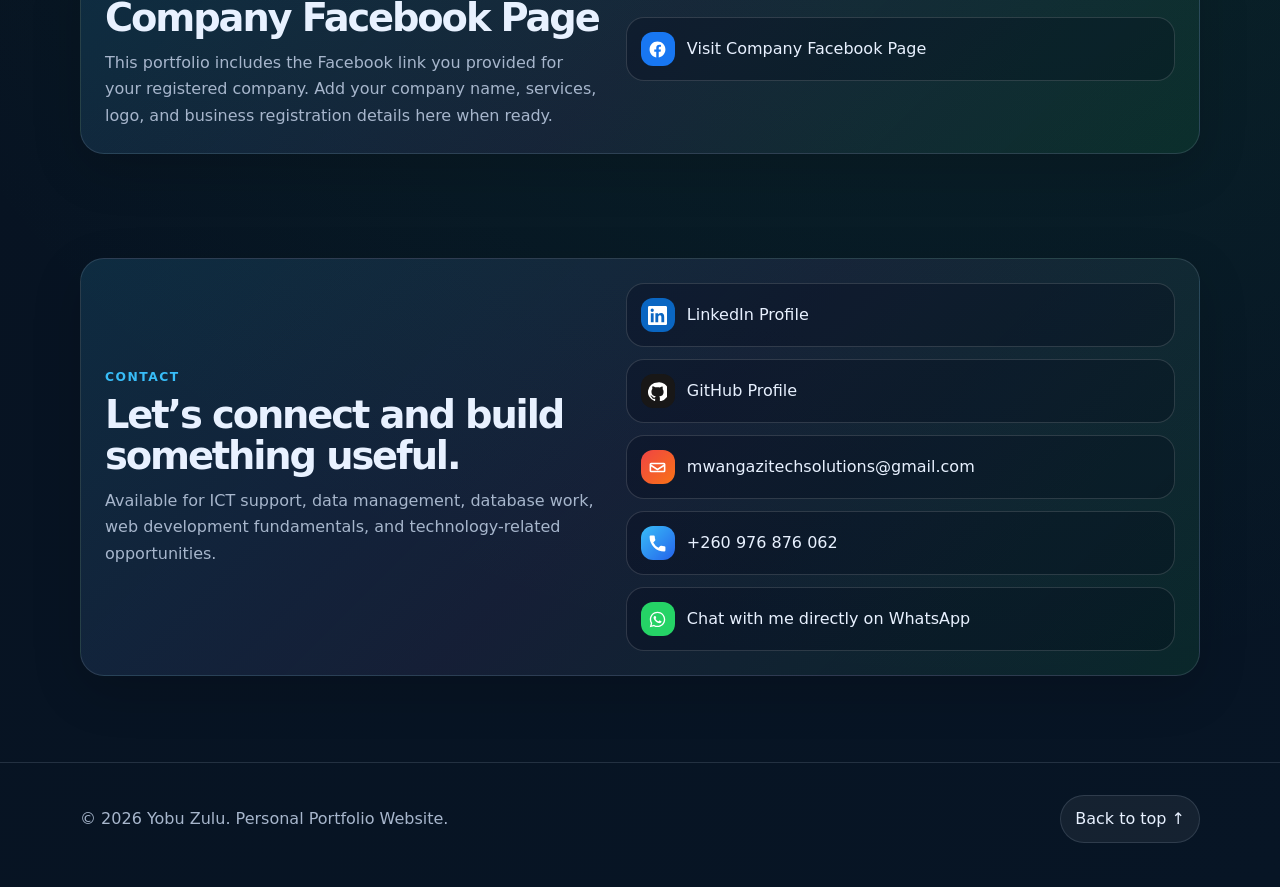
==== commit ed9b4548: "Update index.html" ====
--- a/index.html
+++ b/index.html
@@ -354,22 +354,6 @@
             </span>
             <span>Chat with me directly on WhatsApp</span>
           </a>
-          <a class="contact-link" href="https://www.facebook.com/profile.php?id=61552037681605" target="_blank" rel="noopener">
-            <span class="contact-icon facebook" aria-hidden="true">
-              <svg viewBox="0 0 24 24" role="img">
-                <path d="M22 12.06C22 6.48 17.52 2 11.94 2S2 6.48 2 12.06c0 5.02 3.66 9.18 8.44 9.94v-7.03H7.9v-2.91h2.54V9.85c0-2.5 1.49-3.88 3.77-3.88 1.09 0 2.23.2 2.23.2v2.45h-1.26c-1.24 0-1.63.77-1.63 1.56v1.88h2.78l-.44 2.91h-2.34V22C18.34 21.24 22 17.08 22 12.06Z"/>
-              </svg>
-            </span>
-            <span>Company Facebook Link</span>
-          </a>
-          <div class="contact-link" aria-label="Languages">
-            <span class="contact-icon language" aria-hidden="true">
-              <svg viewBox="0 0 24 24" role="img">
-                <path d="M12 2a10 10 0 1 0 0 20 10 10 0 0 0 0-20Zm6.93 6h-3.02a15.6 15.6 0 0 0-1.2-3.05A8.04 8.04 0 0 1 18.93 8ZM12 4.04c.83 1.2 1.48 2.52 1.91 3.96h-3.82A13.4 13.4 0 0 1 12 4.04ZM4.26 14a8.5 8.5 0 0 1 0-4h3.41a16.8 16.8 0 0 0 0 4H4.26Zm.81 2h3.02c.3 1.08.7 2.1 1.2 3.05A8.04 8.04 0 0 1 5.07 16Zm3.02-8H5.07a8.04 8.04 0 0 1 4.22-3.05A15.6 15.6 0 0 0 8.09 8ZM12 19.96A13.4 13.4 0 0 1 10.09 16h3.82A13.4 13.4 0 0 1 12 19.96ZM14.34 14H9.66a14.7 14.7 0 0 1 0-4h4.68a14.7 14.7 0 0 1 0 4Zm.37 5.05c.5-.95.9-1.97 1.2-3.05h3.02a8.04 8.04 0 0 1-4.22 3.05ZM16.33 14a16.8 16.8 0 0 0 0-4h3.41a8.5 8.5 0 0 1 0 4h-3.41Z"/>
-              </svg>
-            </span>
-            <span>Languages: English and Chewa</span>
-          </div>
         </div>
       </div>
     </section>
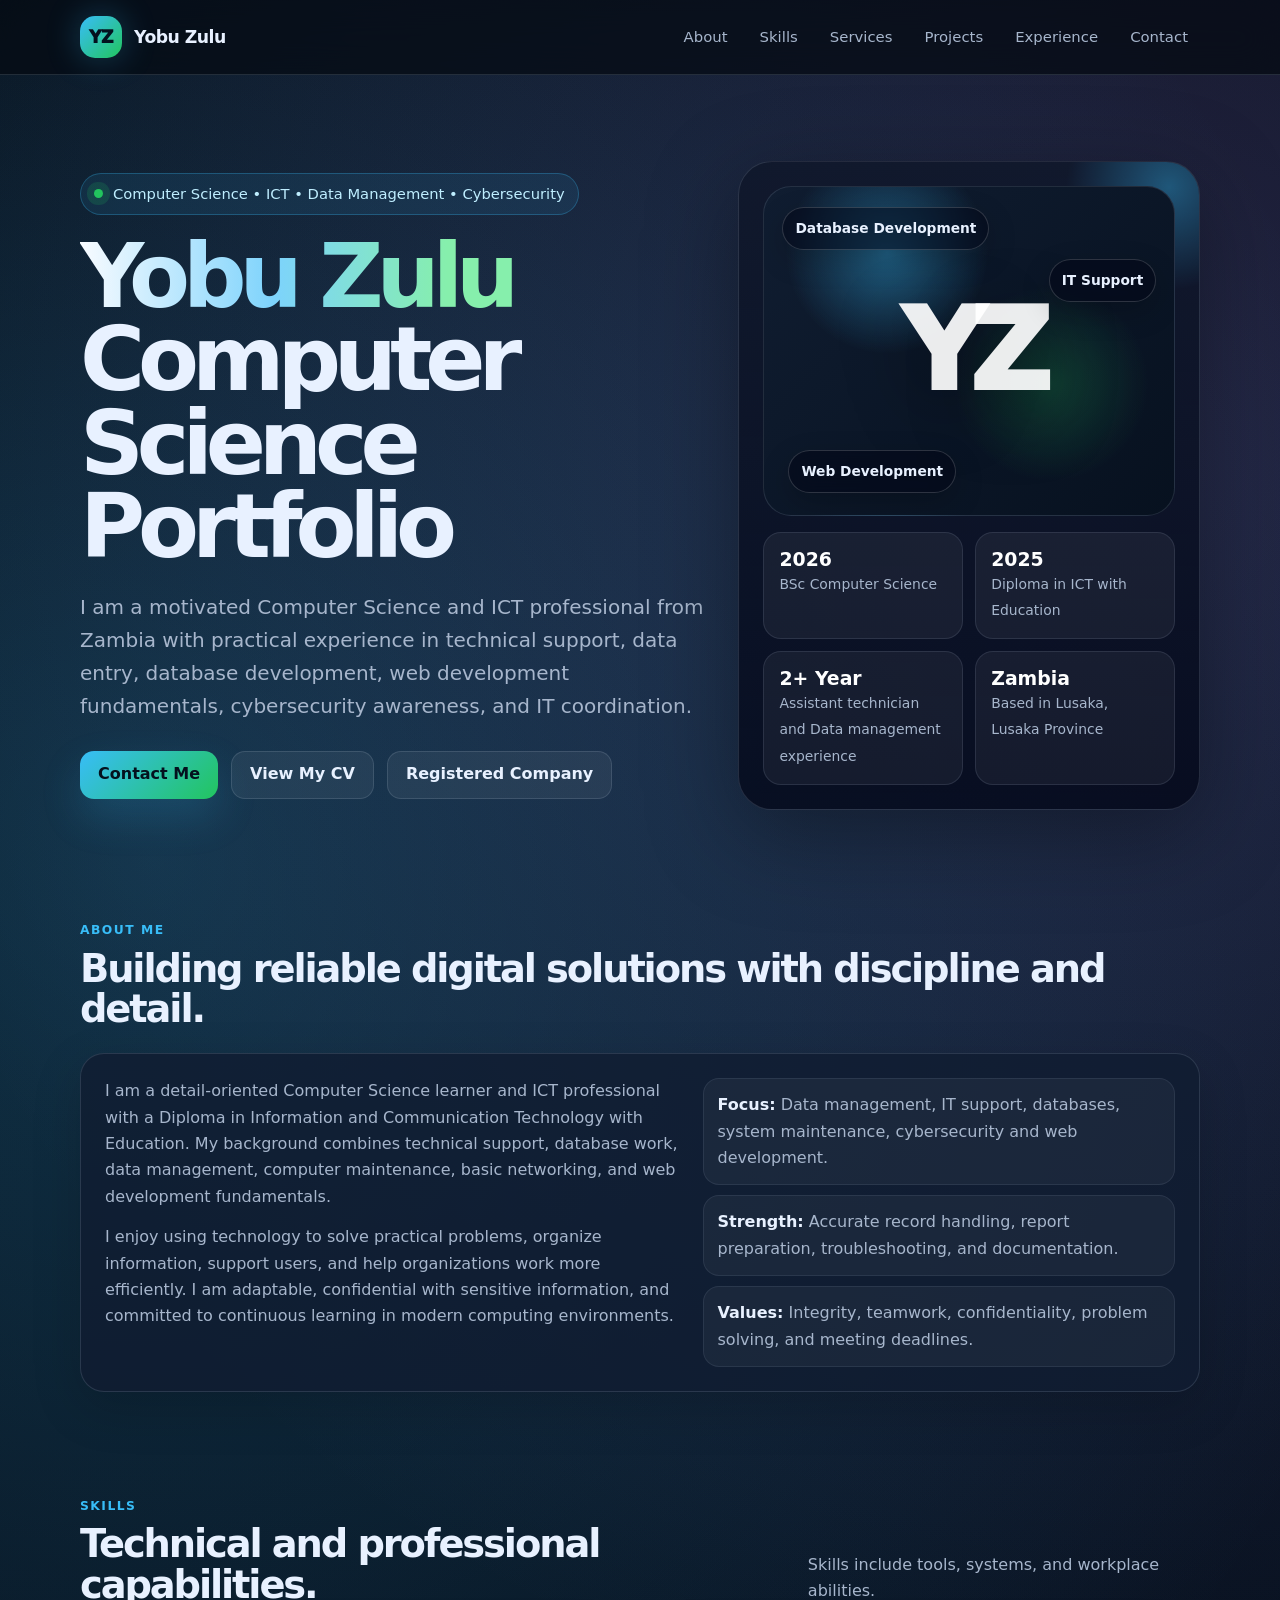
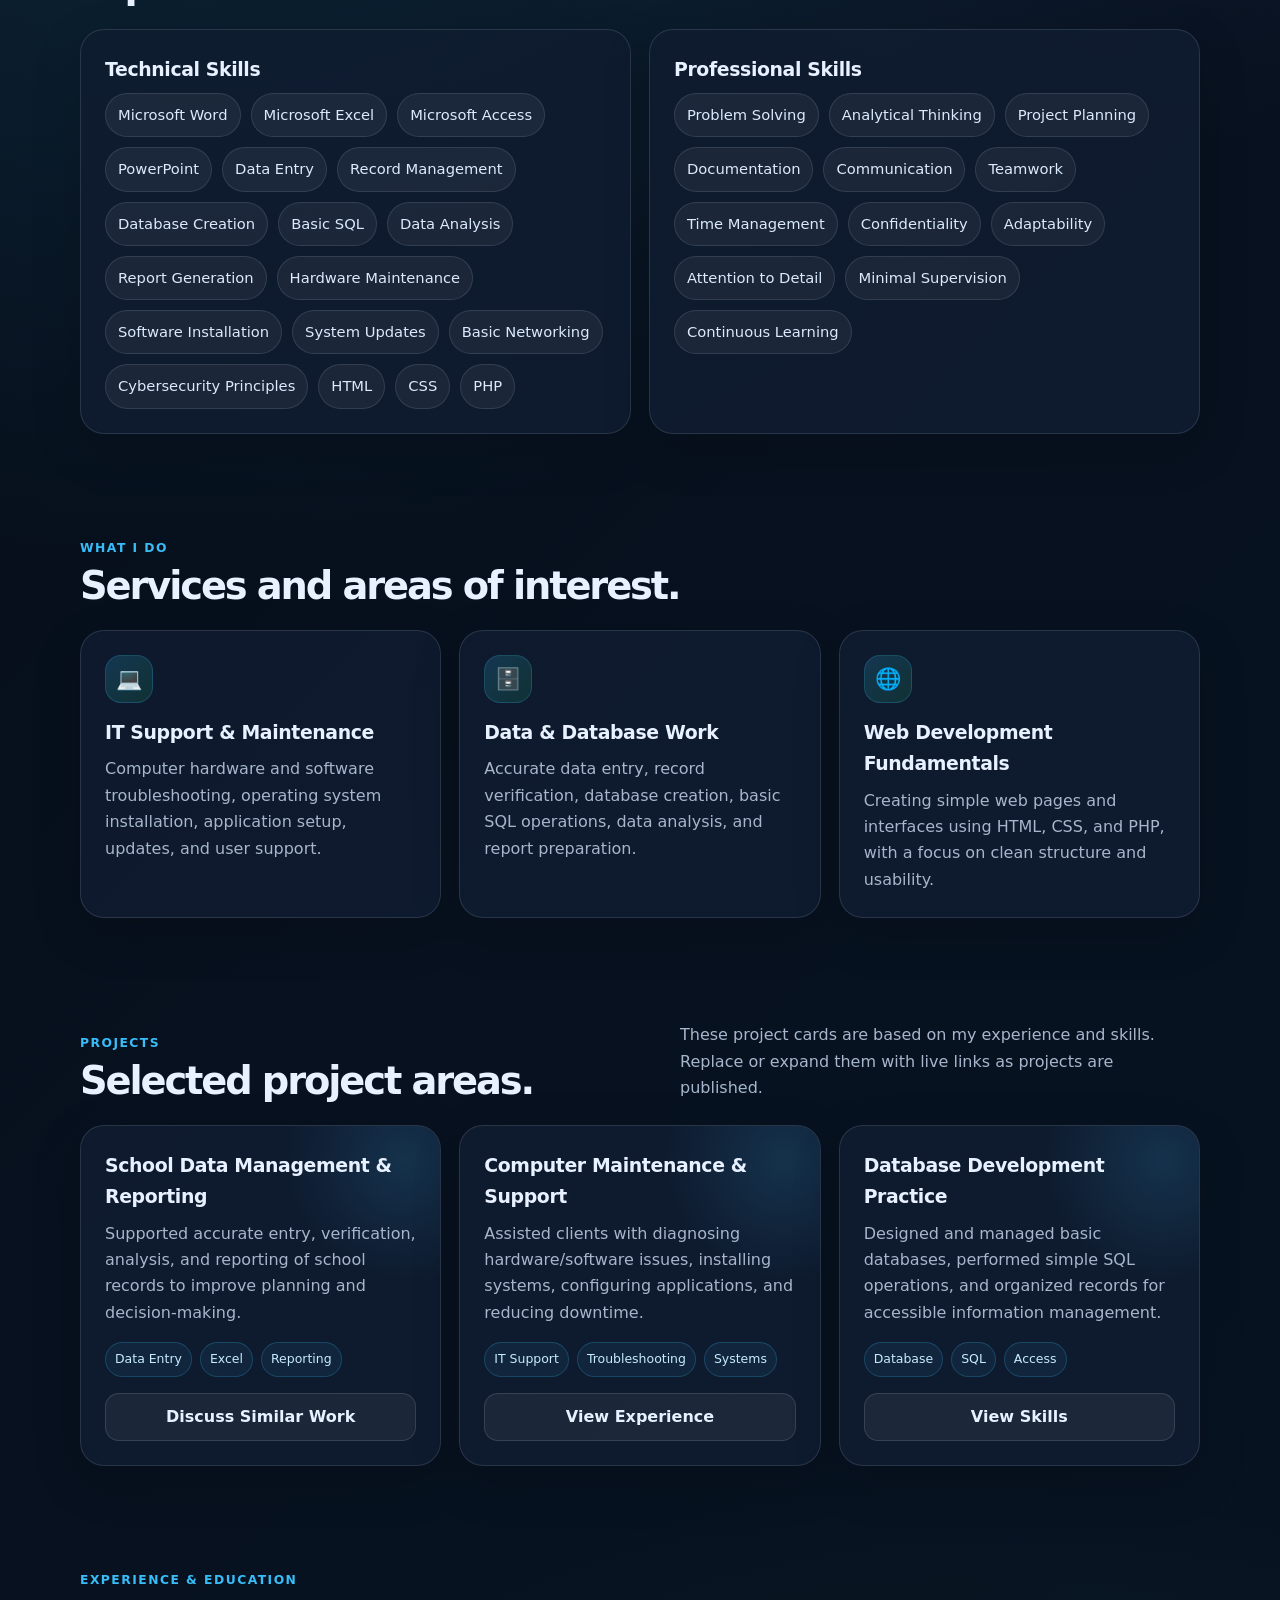
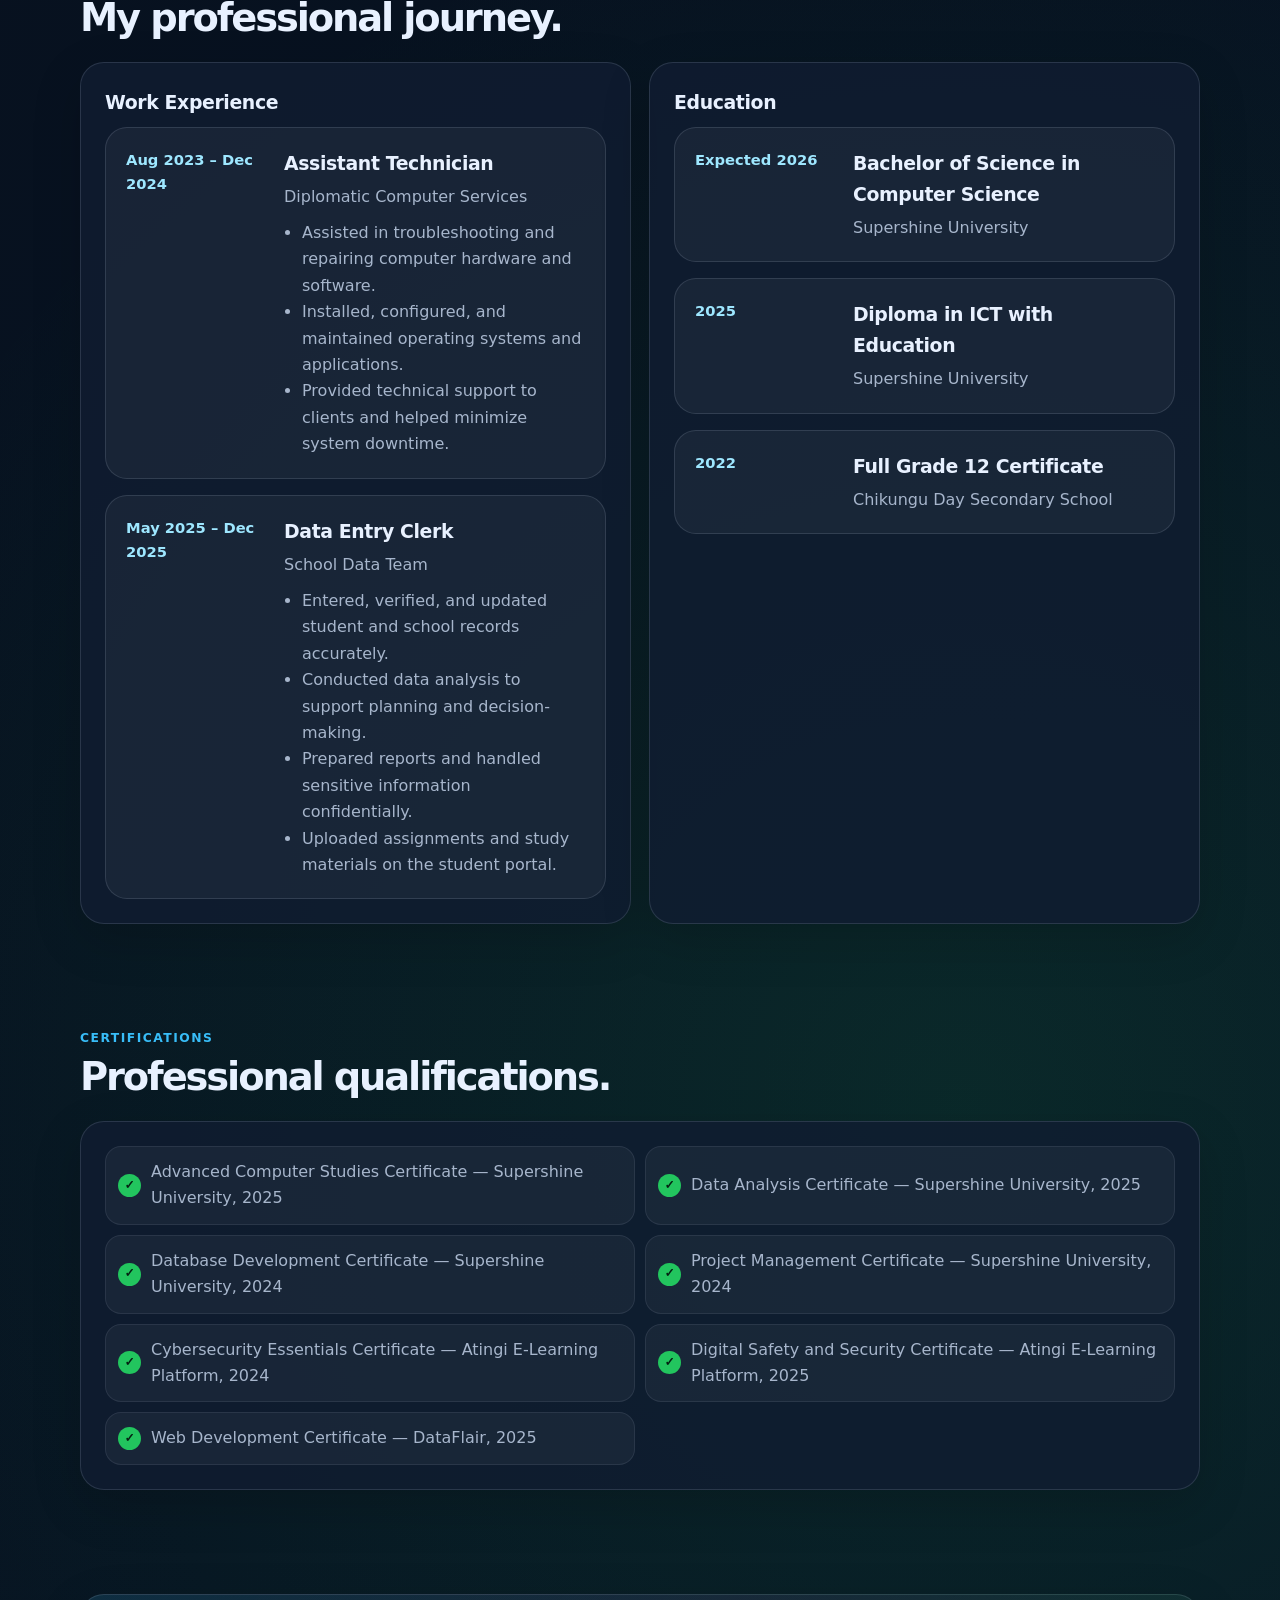
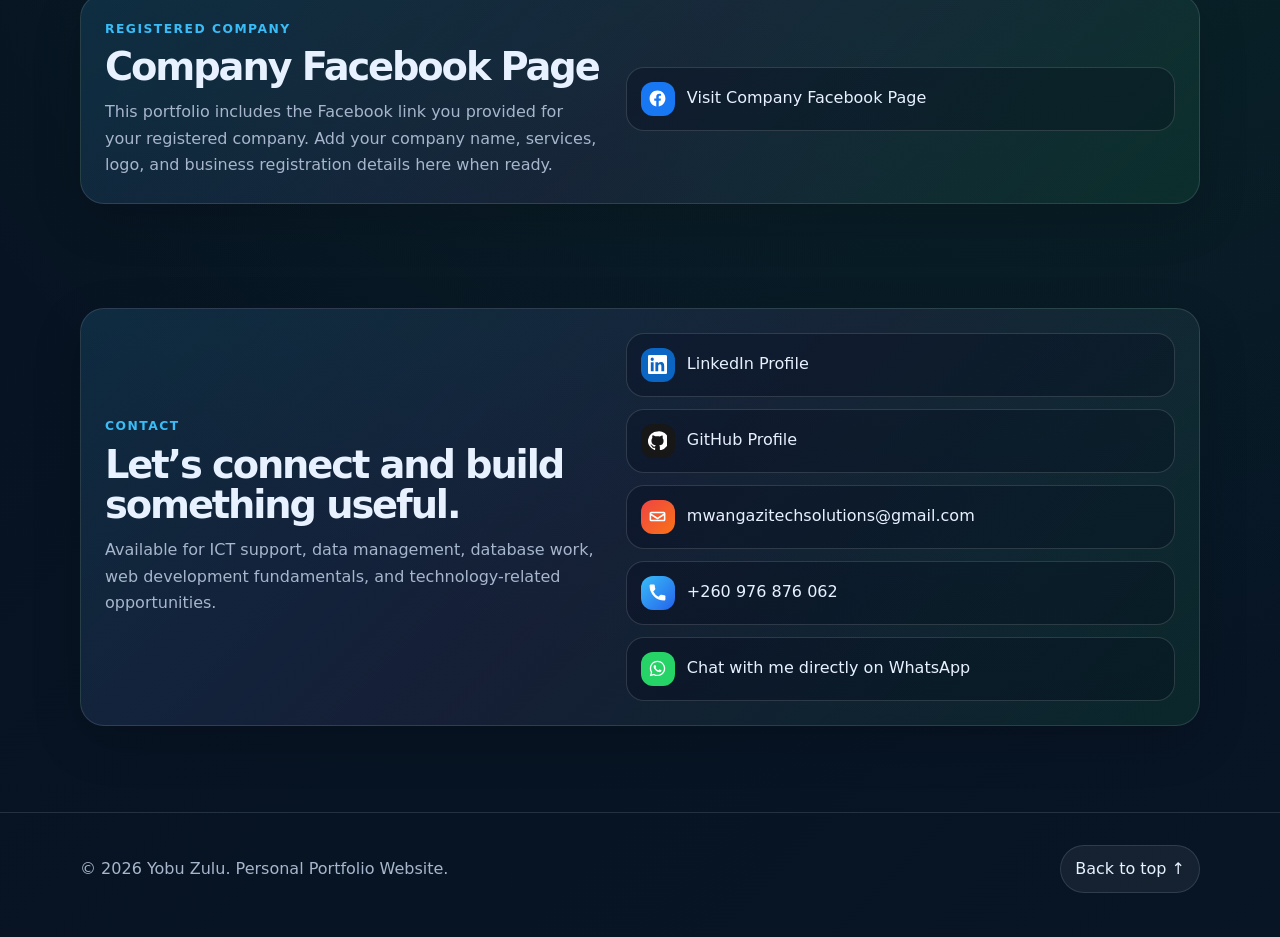
==== commit f1cdd805: "index.html" ====
--- a/index.html
+++ b/index.html
@@ -29,7 +29,7 @@
   <main>
     <section class="hero container">
       <div>
-        <div class="eyebrow"><span class="pulse"></span> Computer Science • ICT • Data Management</div>
+        <div class="eyebrow"><span class="pulse"></span> Computer Science • ICT • Data Management • Cybersecurity</div>
         <h1><span class="gradient-text">Yobu Zulu</span><br />Computer Science Portfolio</h1>
         <p class="lead">
           I am a motivated Computer Science and ICT professional from Zambia with practical experience in technical support, data entry, database development, web development fundamentals, cybersecurity awareness, and IT coordination.
@@ -51,8 +51,8 @@
         <div class="quick-info">
           <div class="mini-stat"><b>2026</b><span>BSc Computer Science</span></div>
           <div class="mini-stat"><b>2025</b><span>Diploma in ICT with Education</span></div>
-          <div class="mini-stat"><b>1+ Year</b><span>Assistant technician experience</span></div>
-          <div class="mini-stat"><b>Zambia</b><span>Based in Lusaka / Eastern Province</span></div>
+          <div class="mini-stat"><b>2+ Year</b><span>Assistant technician and Data management experience</span></div>
+          <div class="mini-stat"><b>Zambia</b><span>Based in Lusaka, Lusaka Province</span></div>
         </div>
       </aside>
     </section>
@@ -75,9 +75,9 @@
           </p>
         </div>
         <ul class="highlight-list">
-          <li><strong>Focus:</strong> Data management, IT support, databases, system maintenance, and web fundamentals.</li>
+          <li><strong>Focus:</strong> Data management, IT support, databases, system maintenance, cybersecurity and web development.</li>
           <li><strong>Strength:</strong> Accurate record handling, report preparation, troubleshooting, and documentation.</li>
-          <li><strong>Values:</strong> Integrity, teamwork, confidentiality, problem-solving, and meeting deadlines.</li>
+          <li><strong>Values:</strong> Integrity, teamwork, confidentiality, problem solving, and meeting deadlines.</li>
         </ul>
       </div>
     </section>
@@ -88,7 +88,7 @@
           <div class="section-kicker">Skills</div>
           <h2>Technical and professional capabilities.</h2>
         </div>
-        <p class="section-note">Skills include tools, systems, and workplace abilities listed in my CV.</p>
+        <p class="section-note">Skills include tools, systems, and workplace abilities.</p>
       </div>
       <div class="grid two">
         <div class="card">
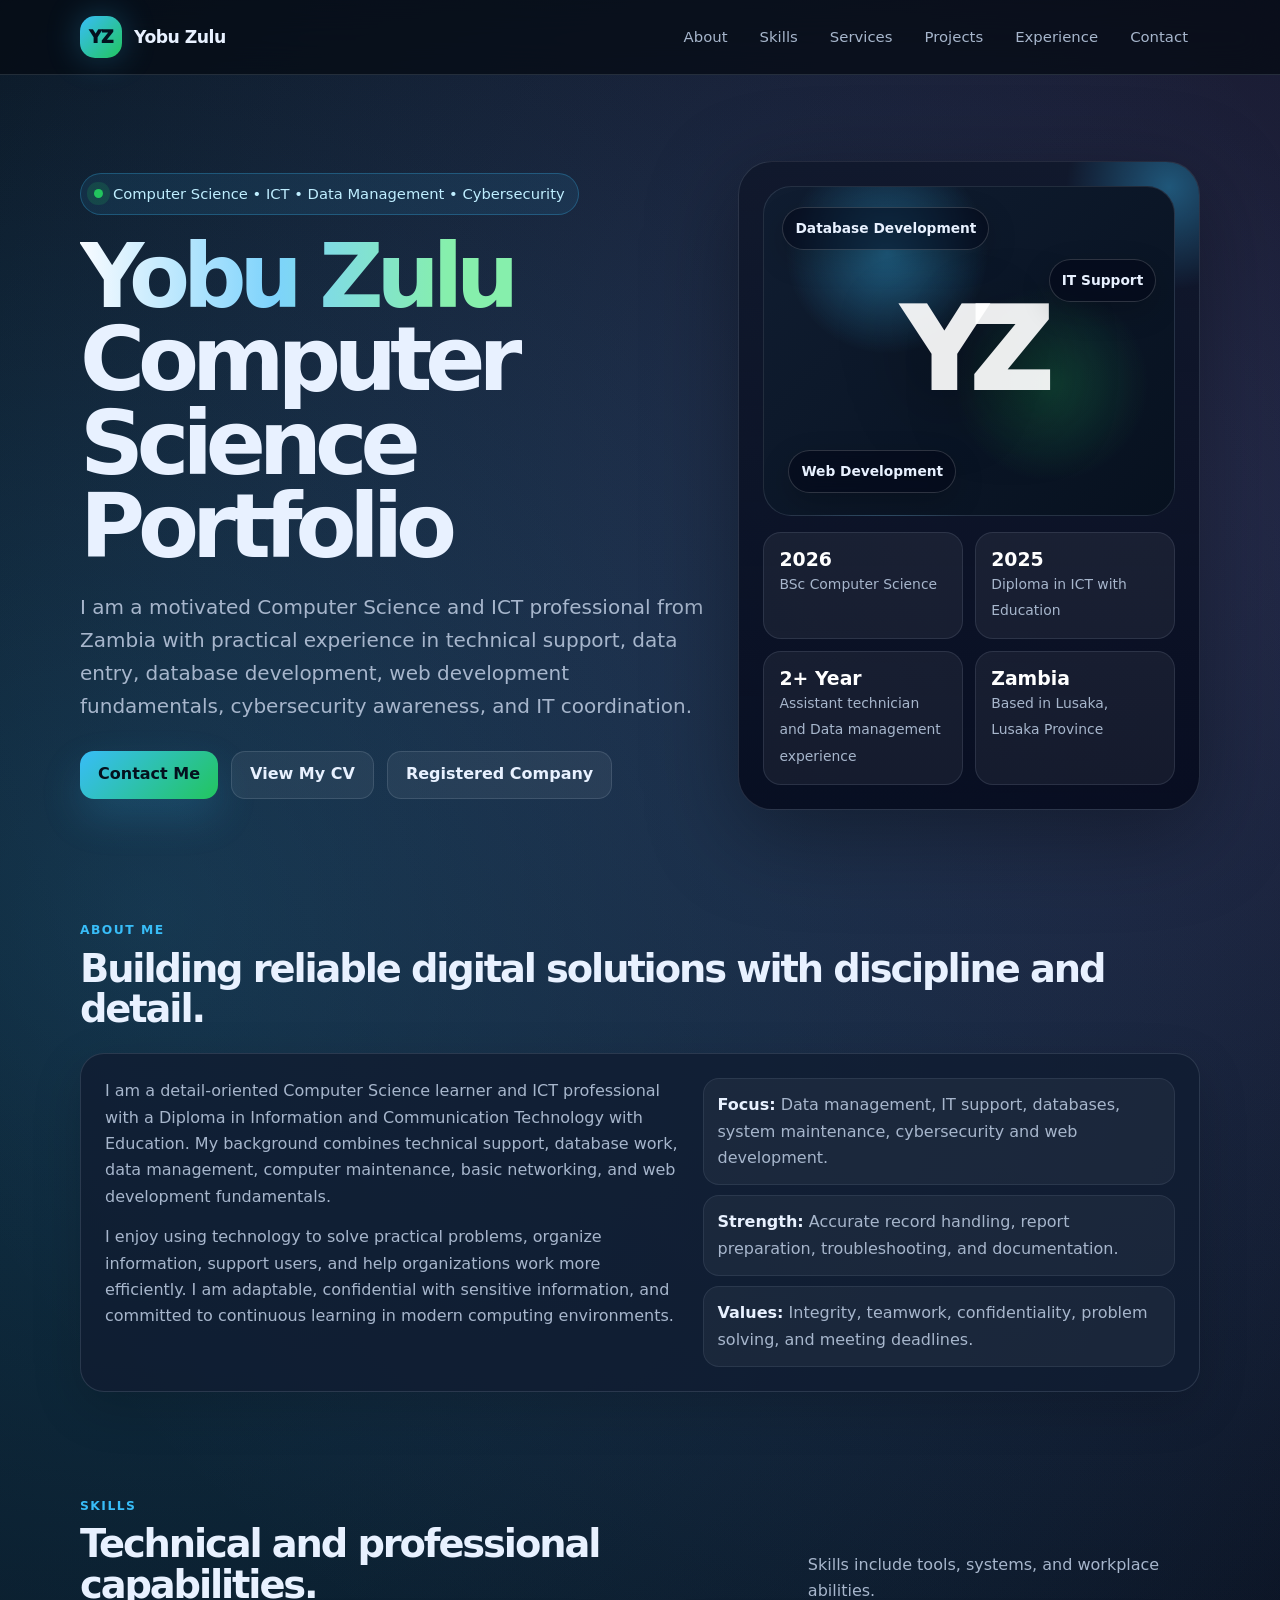
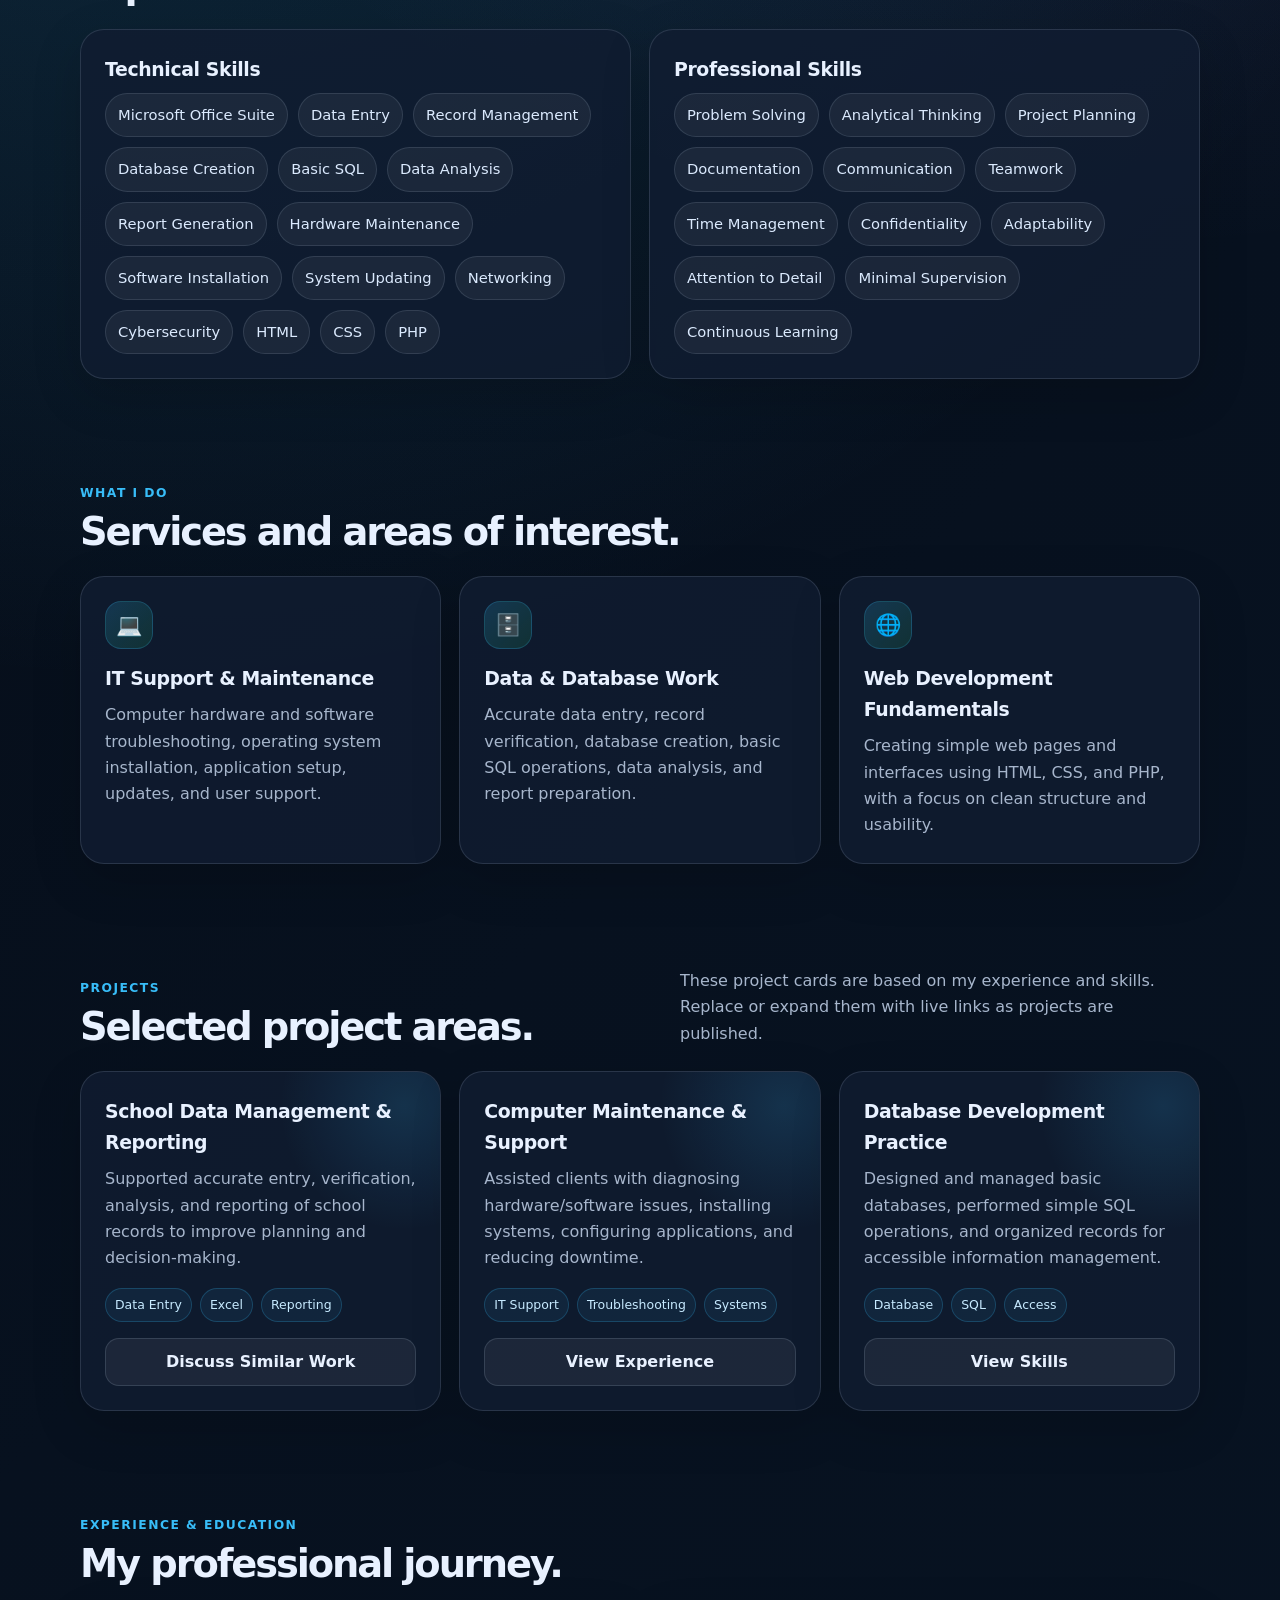
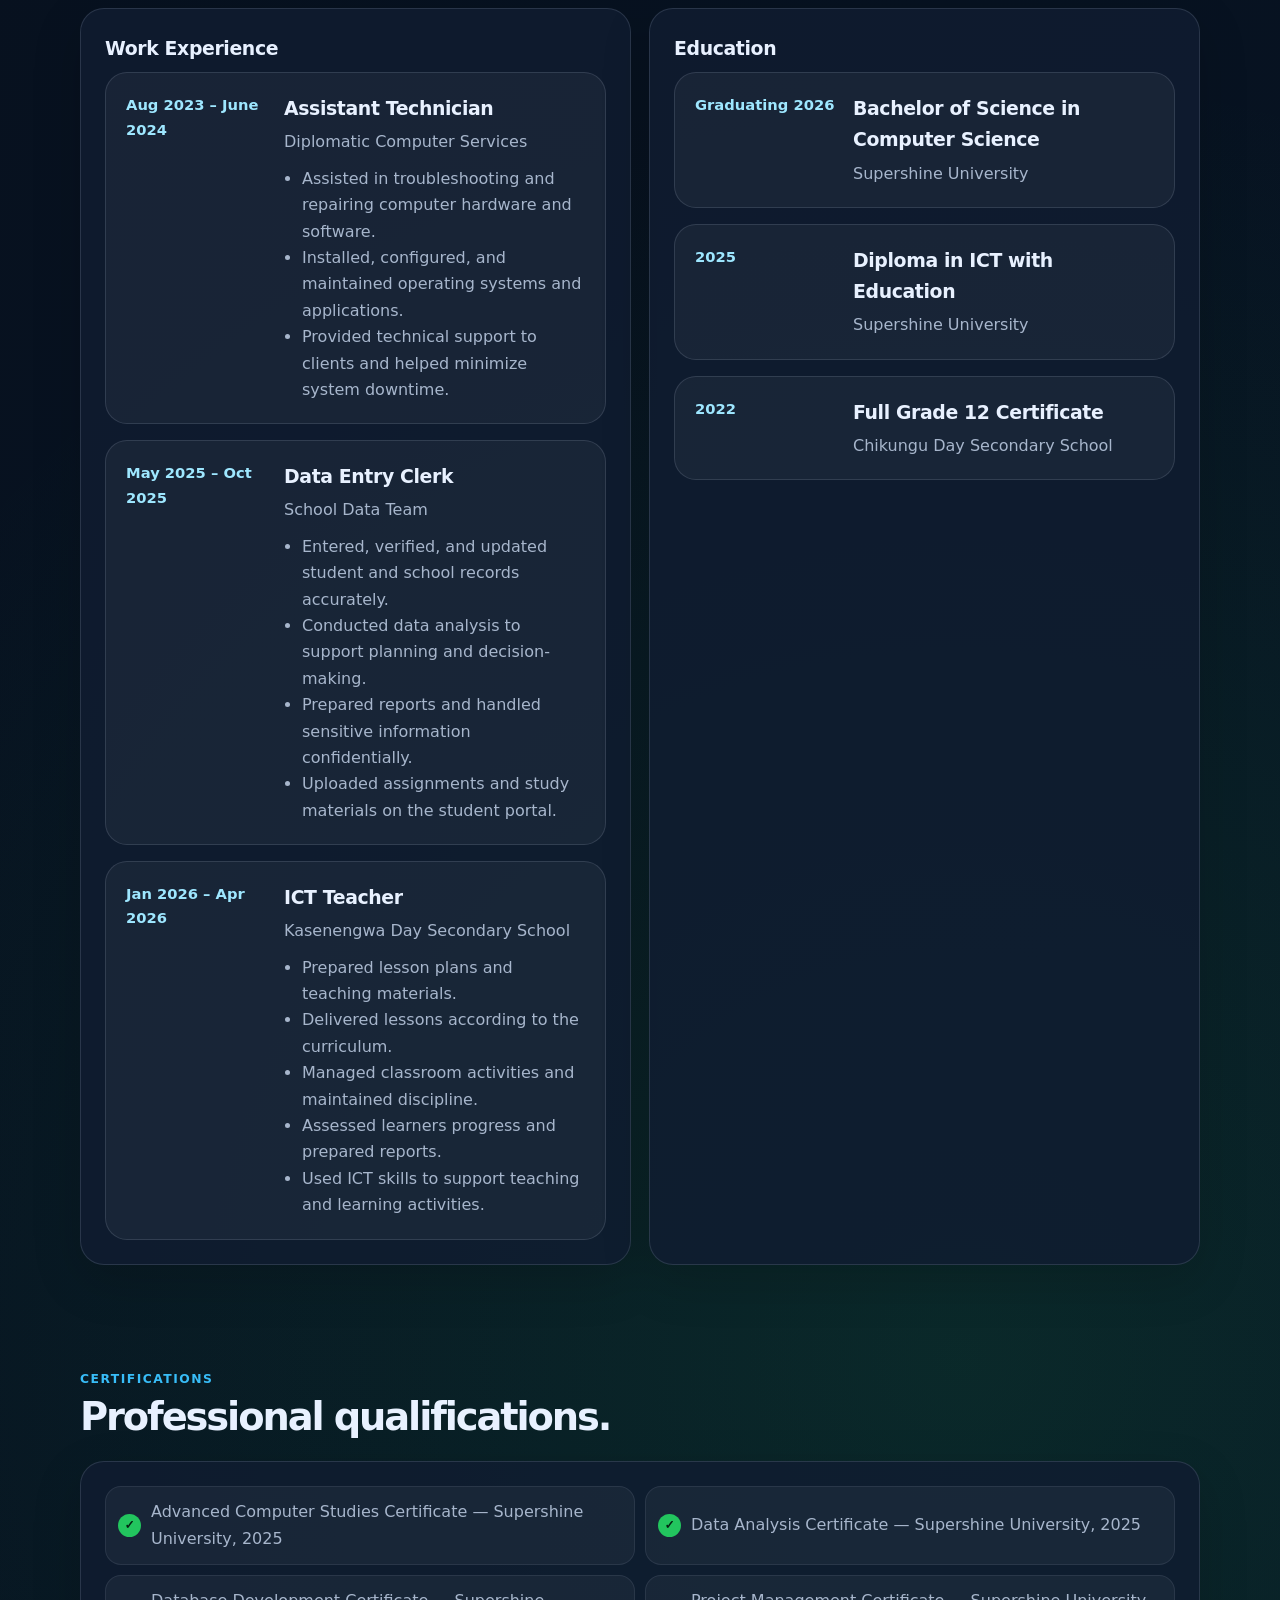
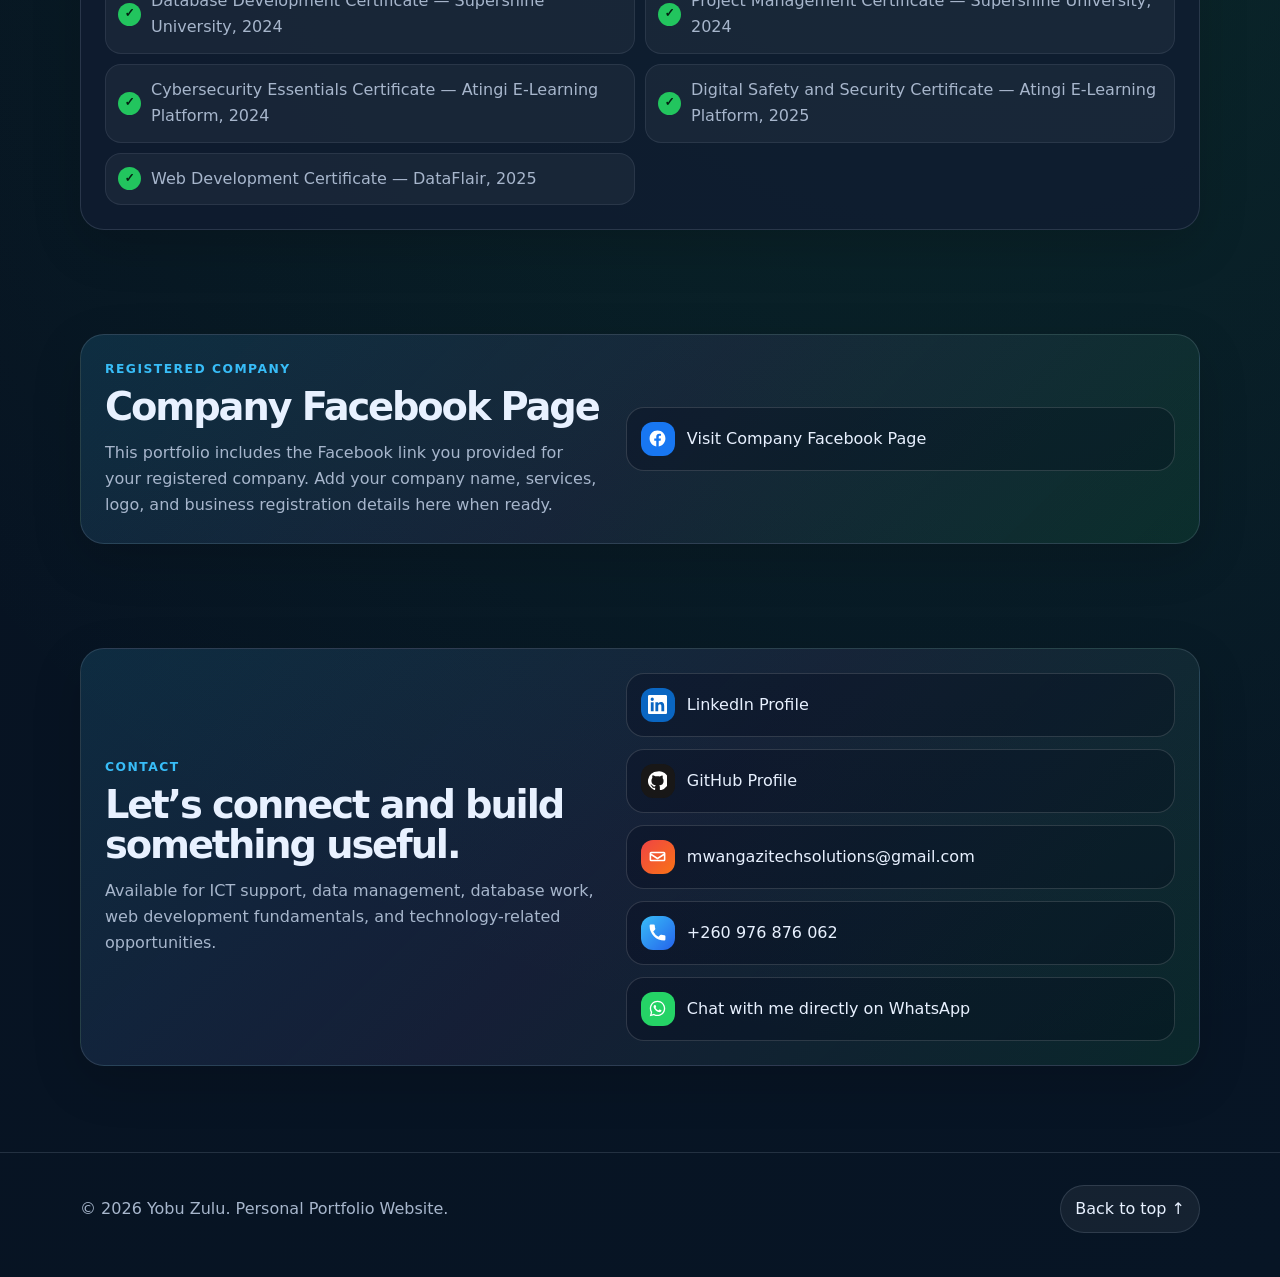
==== commit f93b722e: "index.html" ====
--- a/index.html
+++ b/index.html
@@ -94,10 +94,7 @@
         <div class="card">
           <h3>Technical Skills</h3>
           <div class="skills-wrap" aria-label="Technical skills">
-            <span class="skill">Microsoft Word</span>
-            <span class="skill">Microsoft Excel</span>
-            <span class="skill">Microsoft Access</span>
-            <span class="skill">PowerPoint</span>
+            <span class="skill">Microsoft Office Suite</span>
             <span class="skill">Data Entry</span>
             <span class="skill">Record Management</span>
             <span class="skill">Database Creation</span>
@@ -106,9 +103,9 @@
             <span class="skill">Report Generation</span>
             <span class="skill">Hardware Maintenance</span>
             <span class="skill">Software Installation</span>
-            <span class="skill">System Updates</span>
-            <span class="skill">Basic Networking</span>
-            <span class="skill">Cybersecurity Principles</span>
+            <span class="skill">System Updating</span>
+            <span class="skill">Networking</span>
+            <span class="skill">Cybersecurity</span>
             <span class="skill">HTML</span>
             <span class="skill">CSS</span>
             <span class="skill">PHP</span>
@@ -208,7 +205,7 @@
           <h3>Work Experience</h3>
           <div class="timeline" class="mt-16">
             <div class="timeline-item">
-              <div class="period">Aug 2023 – Dec 2024</div>
+              <div class="period">Aug 2023 – June 2024</div>
               <div>
                 <h3>Assistant Technician</h3>
                 <p>Diplomatic Computer Services</p>
@@ -220,7 +217,7 @@
               </div>
             </div>
             <div class="timeline-item">
-              <div class="period">May 2025 – Dec 2025</div>
+              <div class="period">May 2025 – Oct 2025</div>
               <div>
                 <h3>Data Entry Clerk</h3>
                 <p>School Data Team</p>
@@ -232,13 +229,27 @@
                 </ul>
               </div>
             </div>
+              <div class="timeline-item">
+              <div class="period">Jan 2026 – Apr 2026</div>
+              <div>
+                <h3>ICT Teacher</h3>
+                <p>Kasenengwa Day Secondary School</p>
+                <ul>
+                  <li>Prepared lesson plans and teaching materials.</li>
+                  <li>Delivered lessons according to the curriculum.</li>
+                  <li>Managed classroom activities and maintained discipline.</li>
+                  <li>Assessed learners progress and prepared reports.</li>
+                  <li>Used ICT skills to support teaching and learning activities.</li>
+                </ul>
+              </div>
+            </div>
           </div>
         </div>
         <div class="card">
           <h3>Education</h3>
           <div class="timeline" class="mt-16">
             <div class="timeline-item">
-              <div class="period">Expected 2026</div>
+              <div class="period">Graduating 2026</div>
               <div>
                 <h3>Bachelor of Science in Computer Science</h3>
                 <p>Supershine University</p>
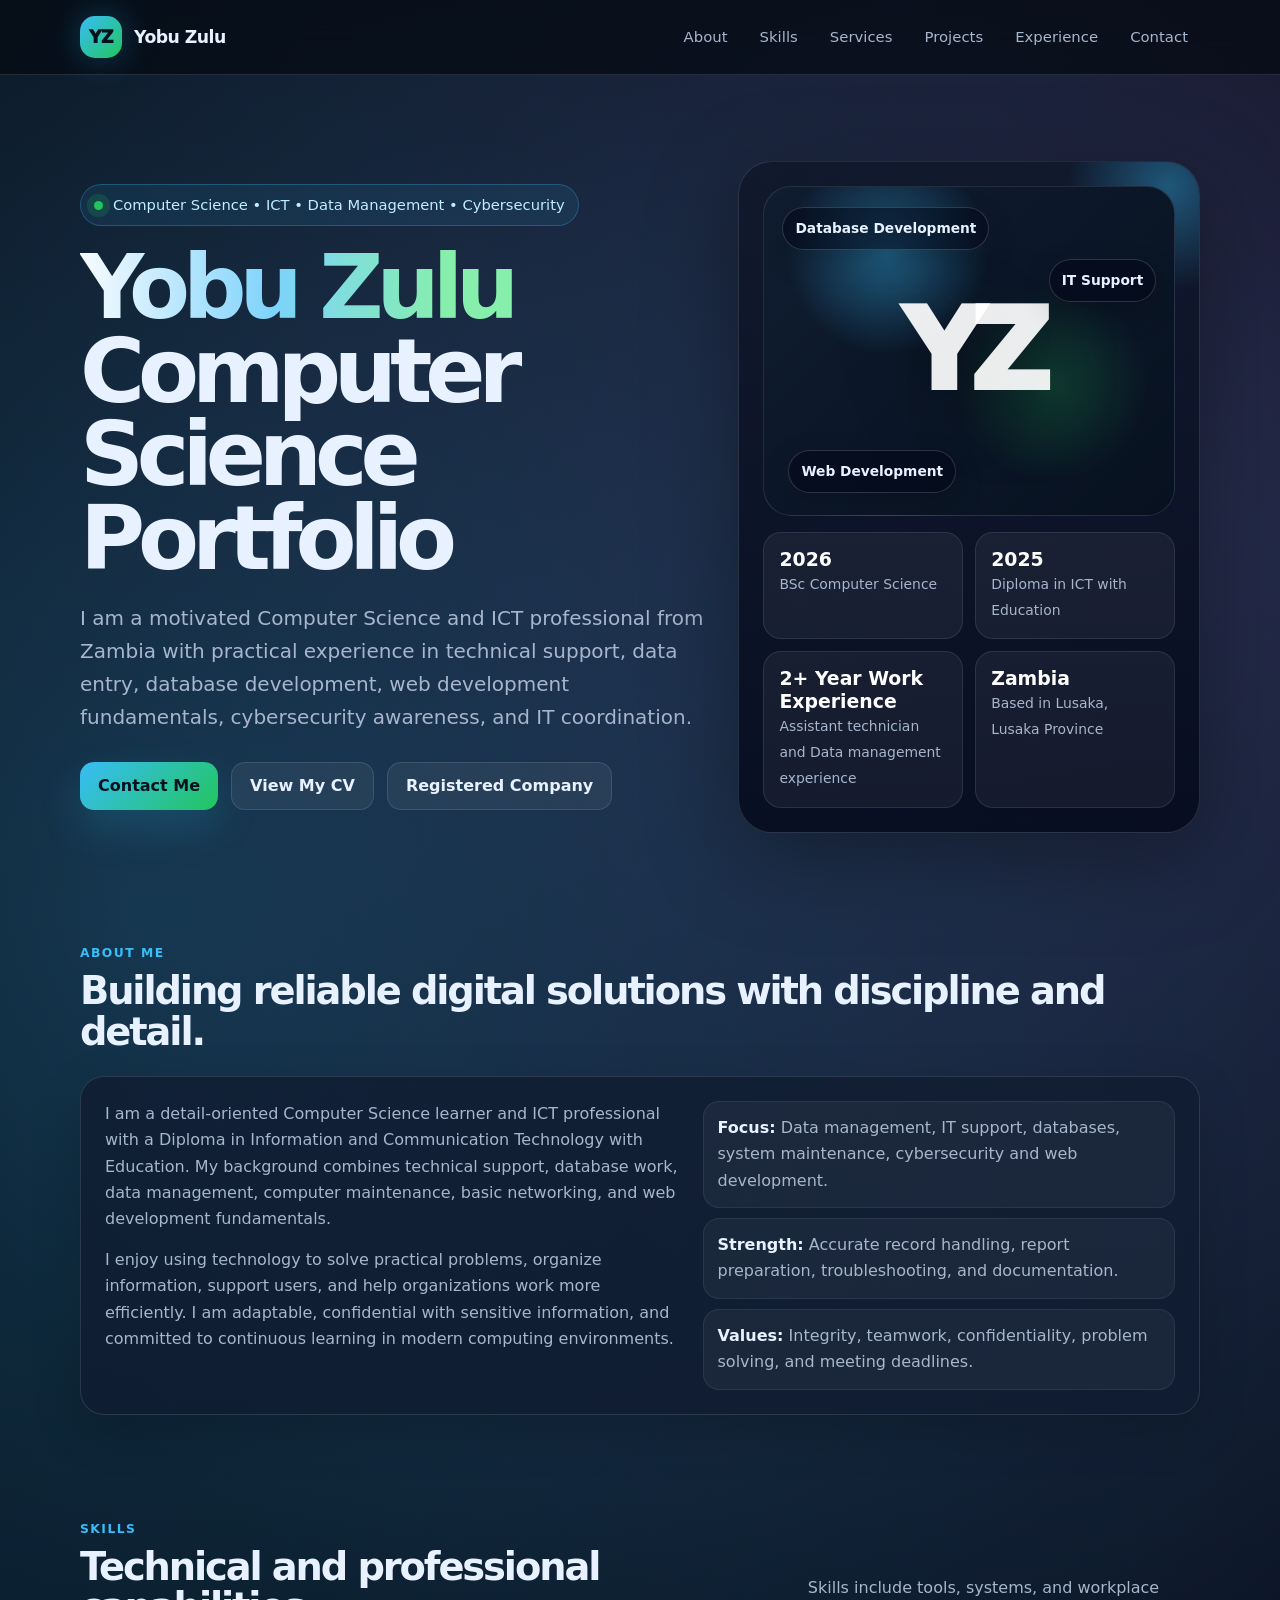
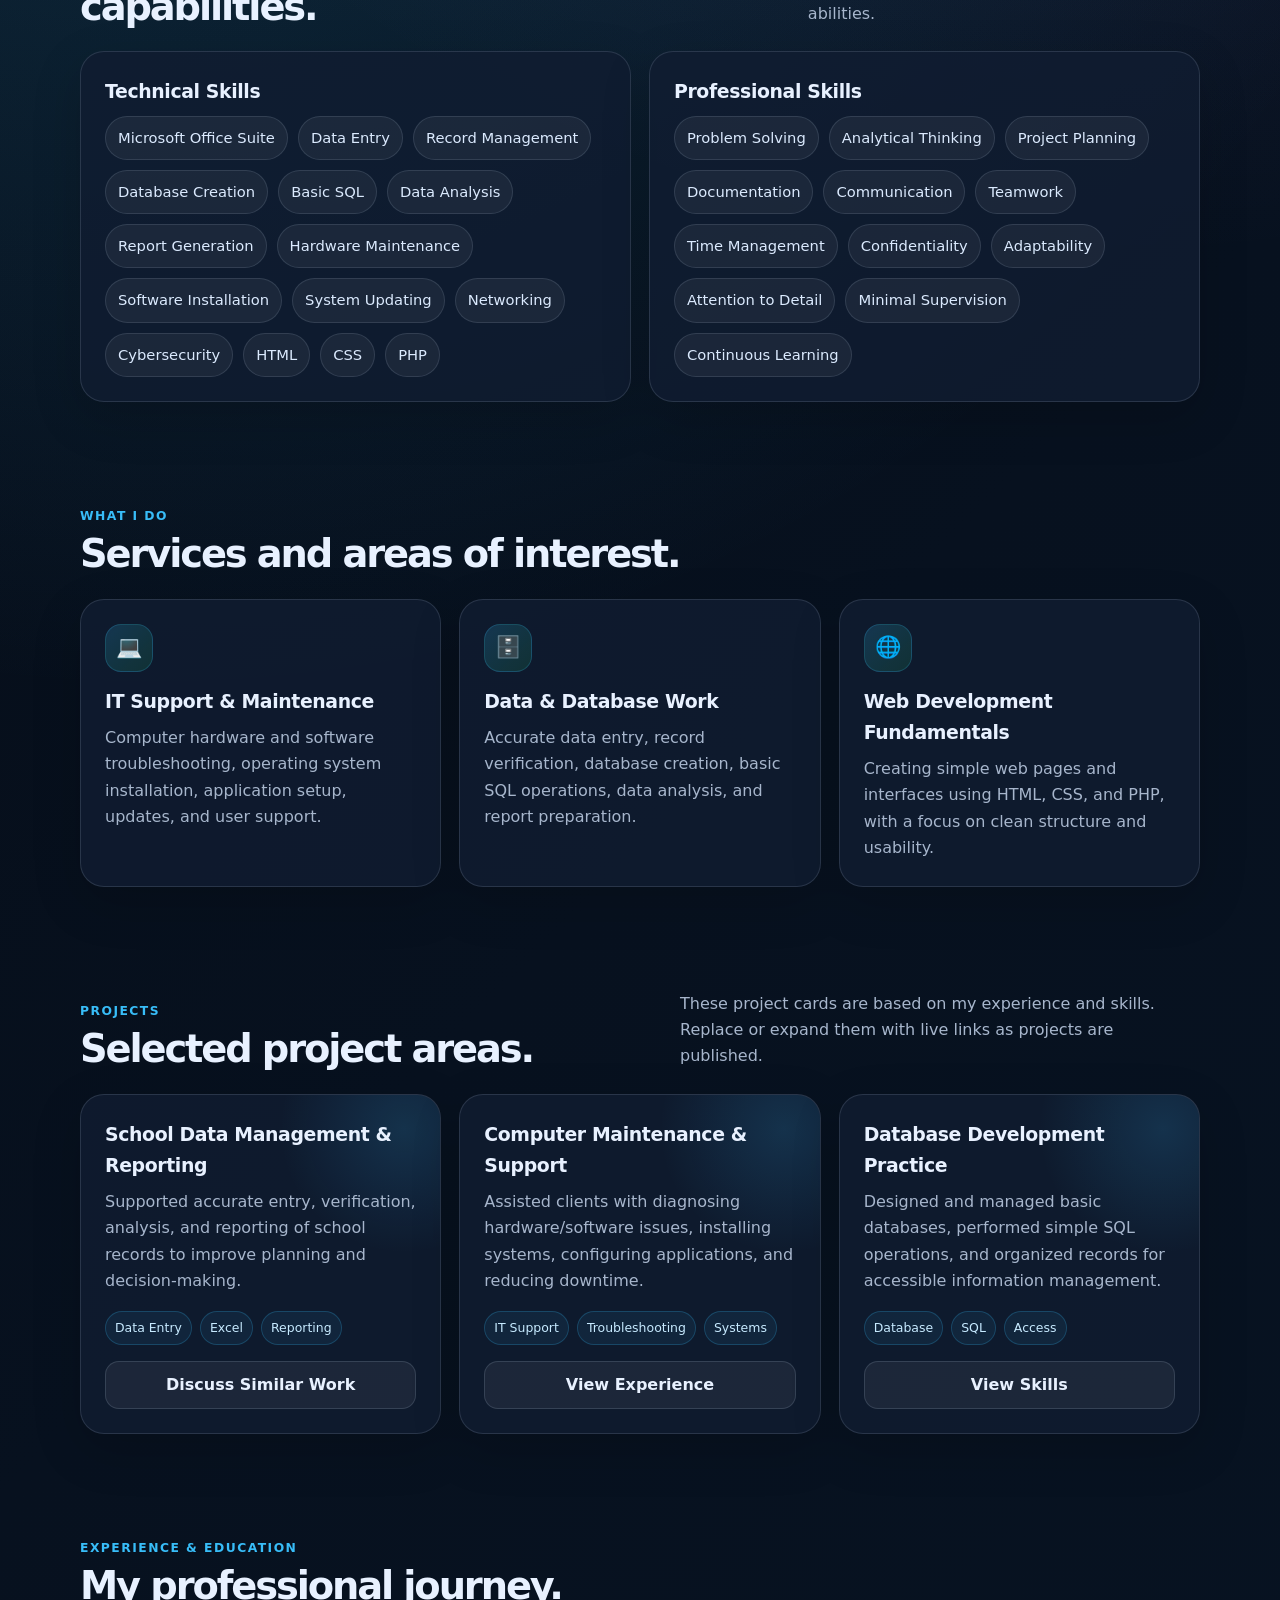
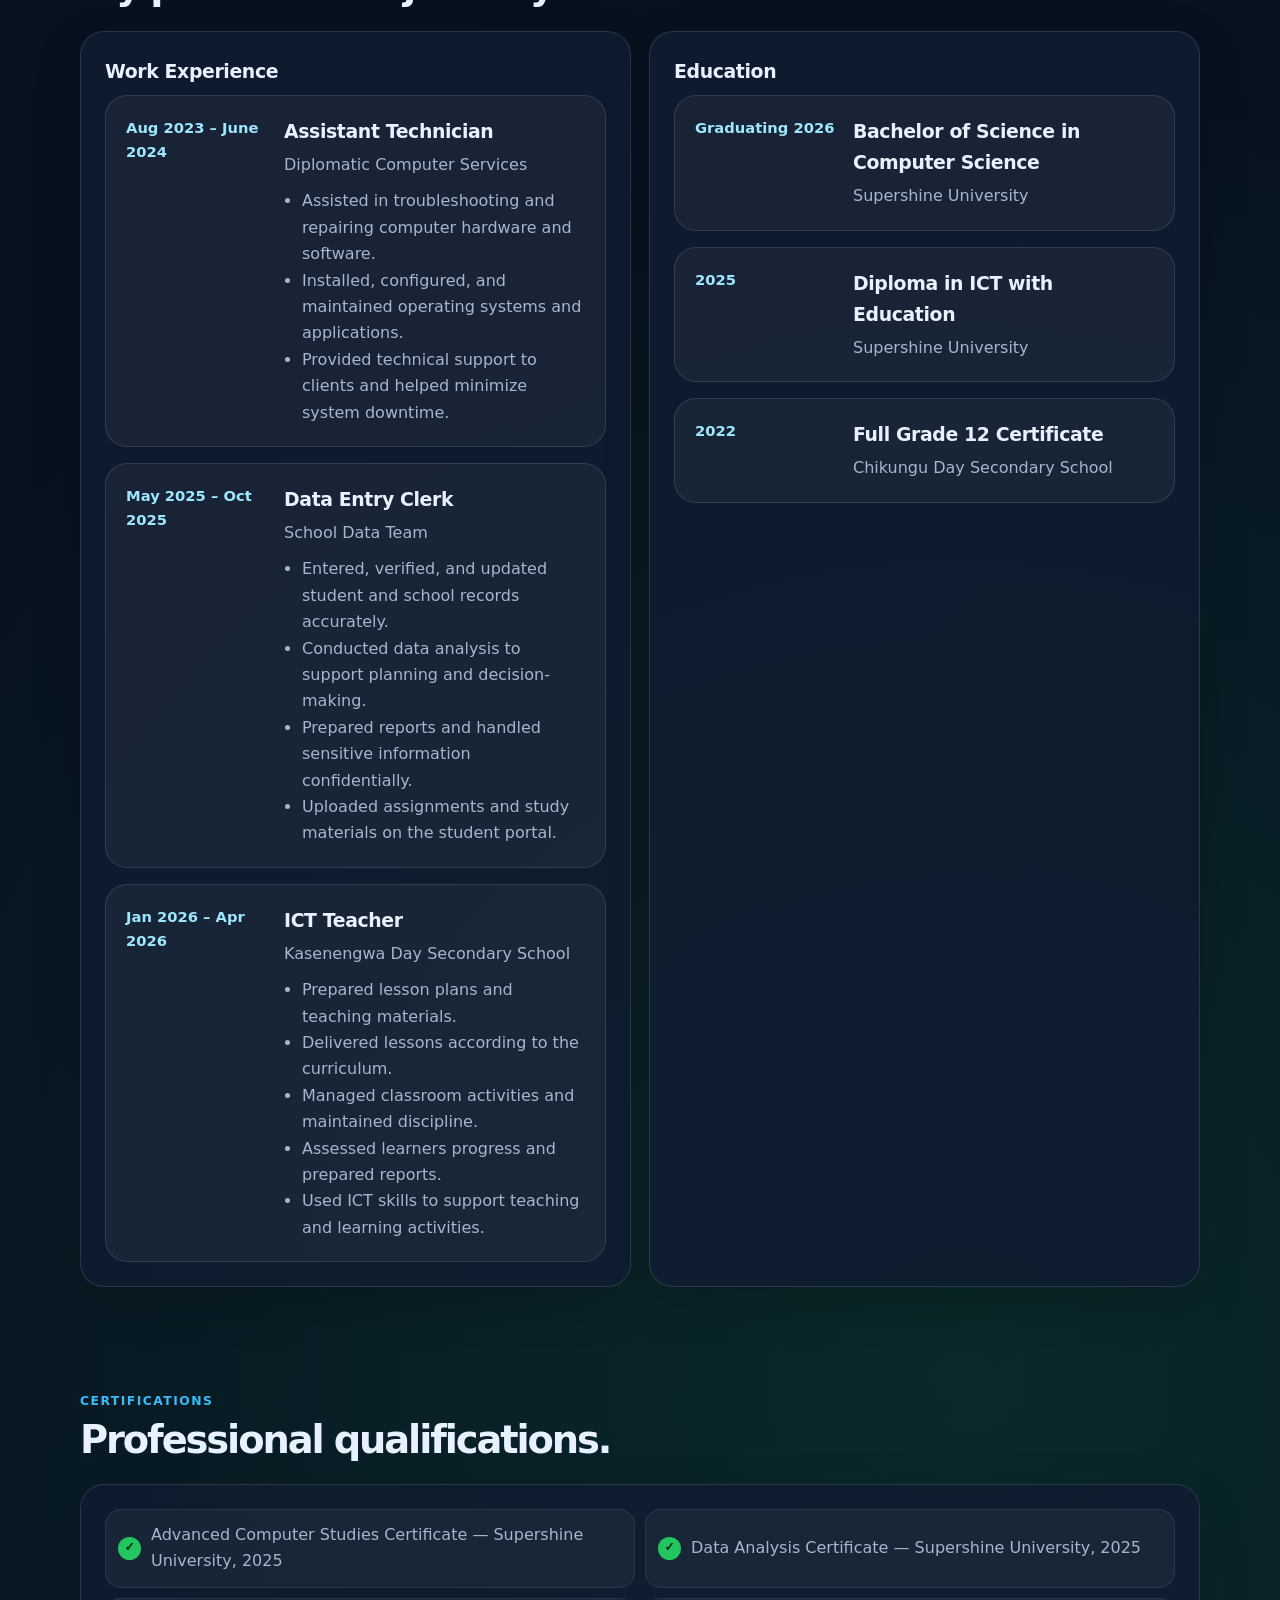
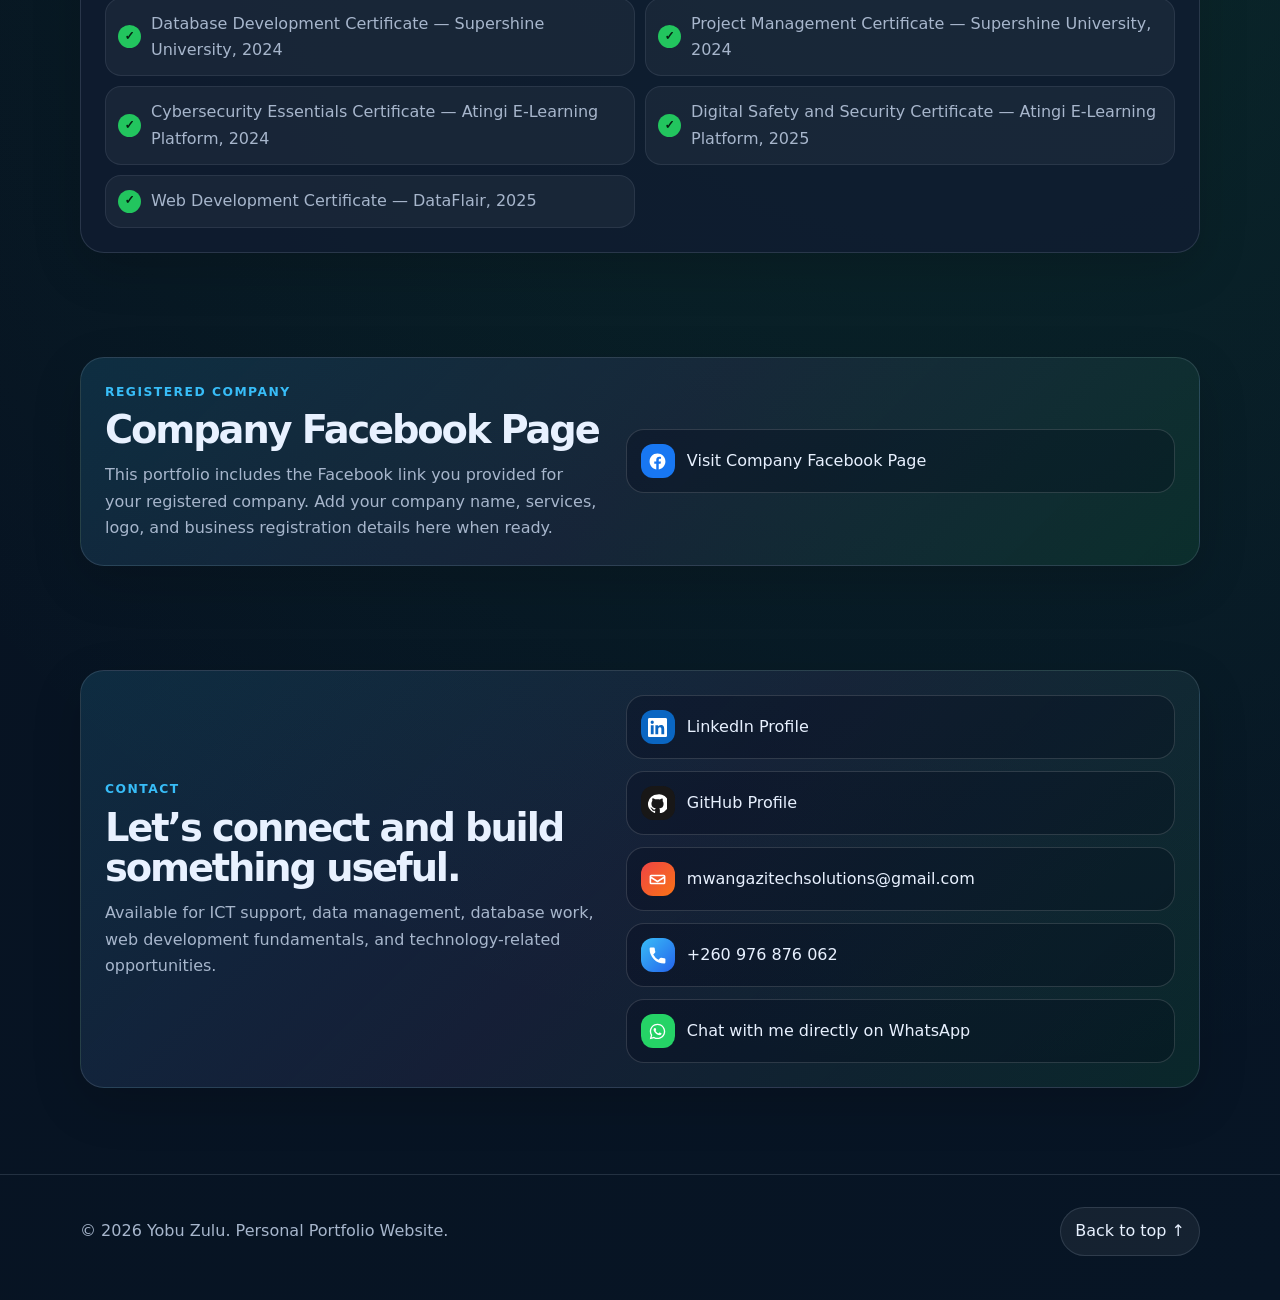
==== commit c9aea449: "index.html" ====
--- a/index.html
+++ b/index.html
@@ -51,7 +51,7 @@
         <div class="quick-info">
           <div class="mini-stat"><b>2026</b><span>BSc Computer Science</span></div>
           <div class="mini-stat"><b>2025</b><span>Diploma in ICT with Education</span></div>
-          <div class="mini-stat"><b>2+ Year</b><span>Assistant technician and Data management experience</span></div>
+          <div class="mini-stat"><b>2+ Year Work Experience</b><span>Assistant technician and Data management experience</span></div>
           <div class="mini-stat"><b>Zambia</b><span>Based in Lusaka, Lusaka Province</span></div>
         </div>
       </aside>
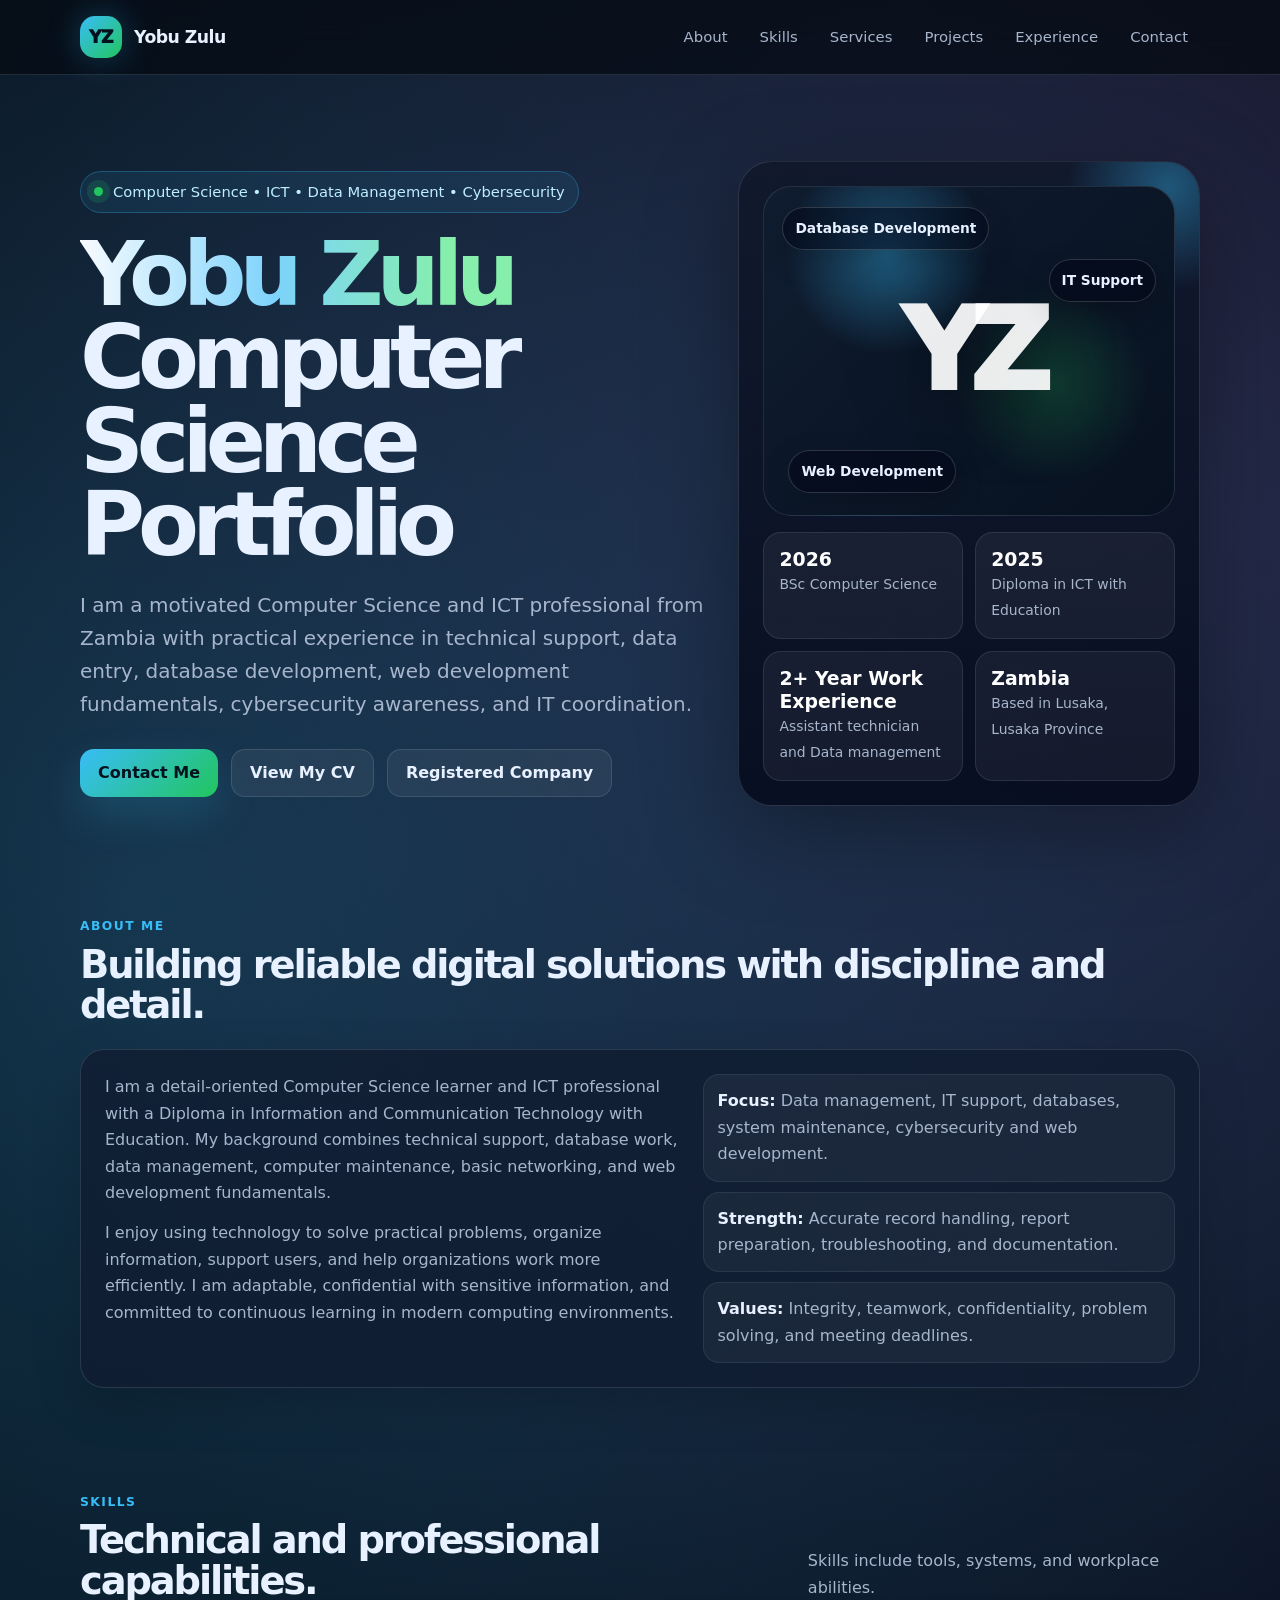
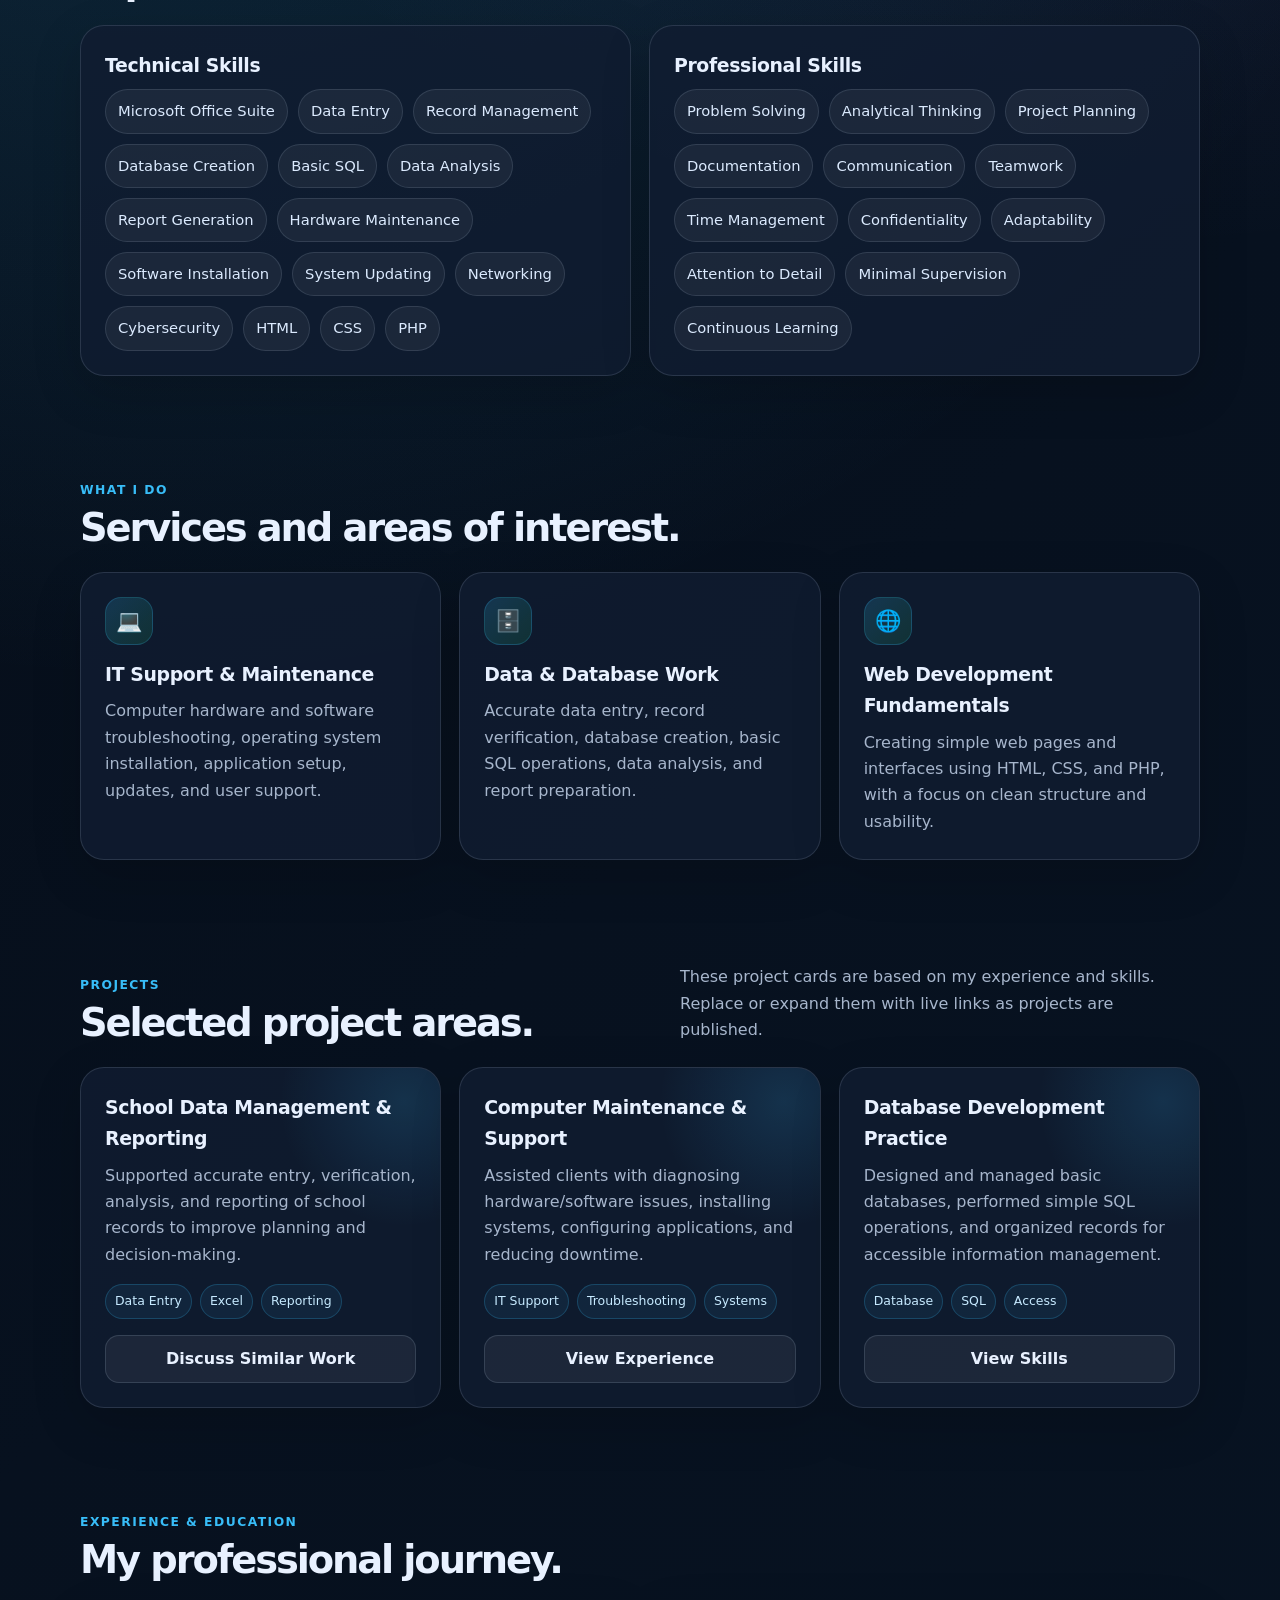
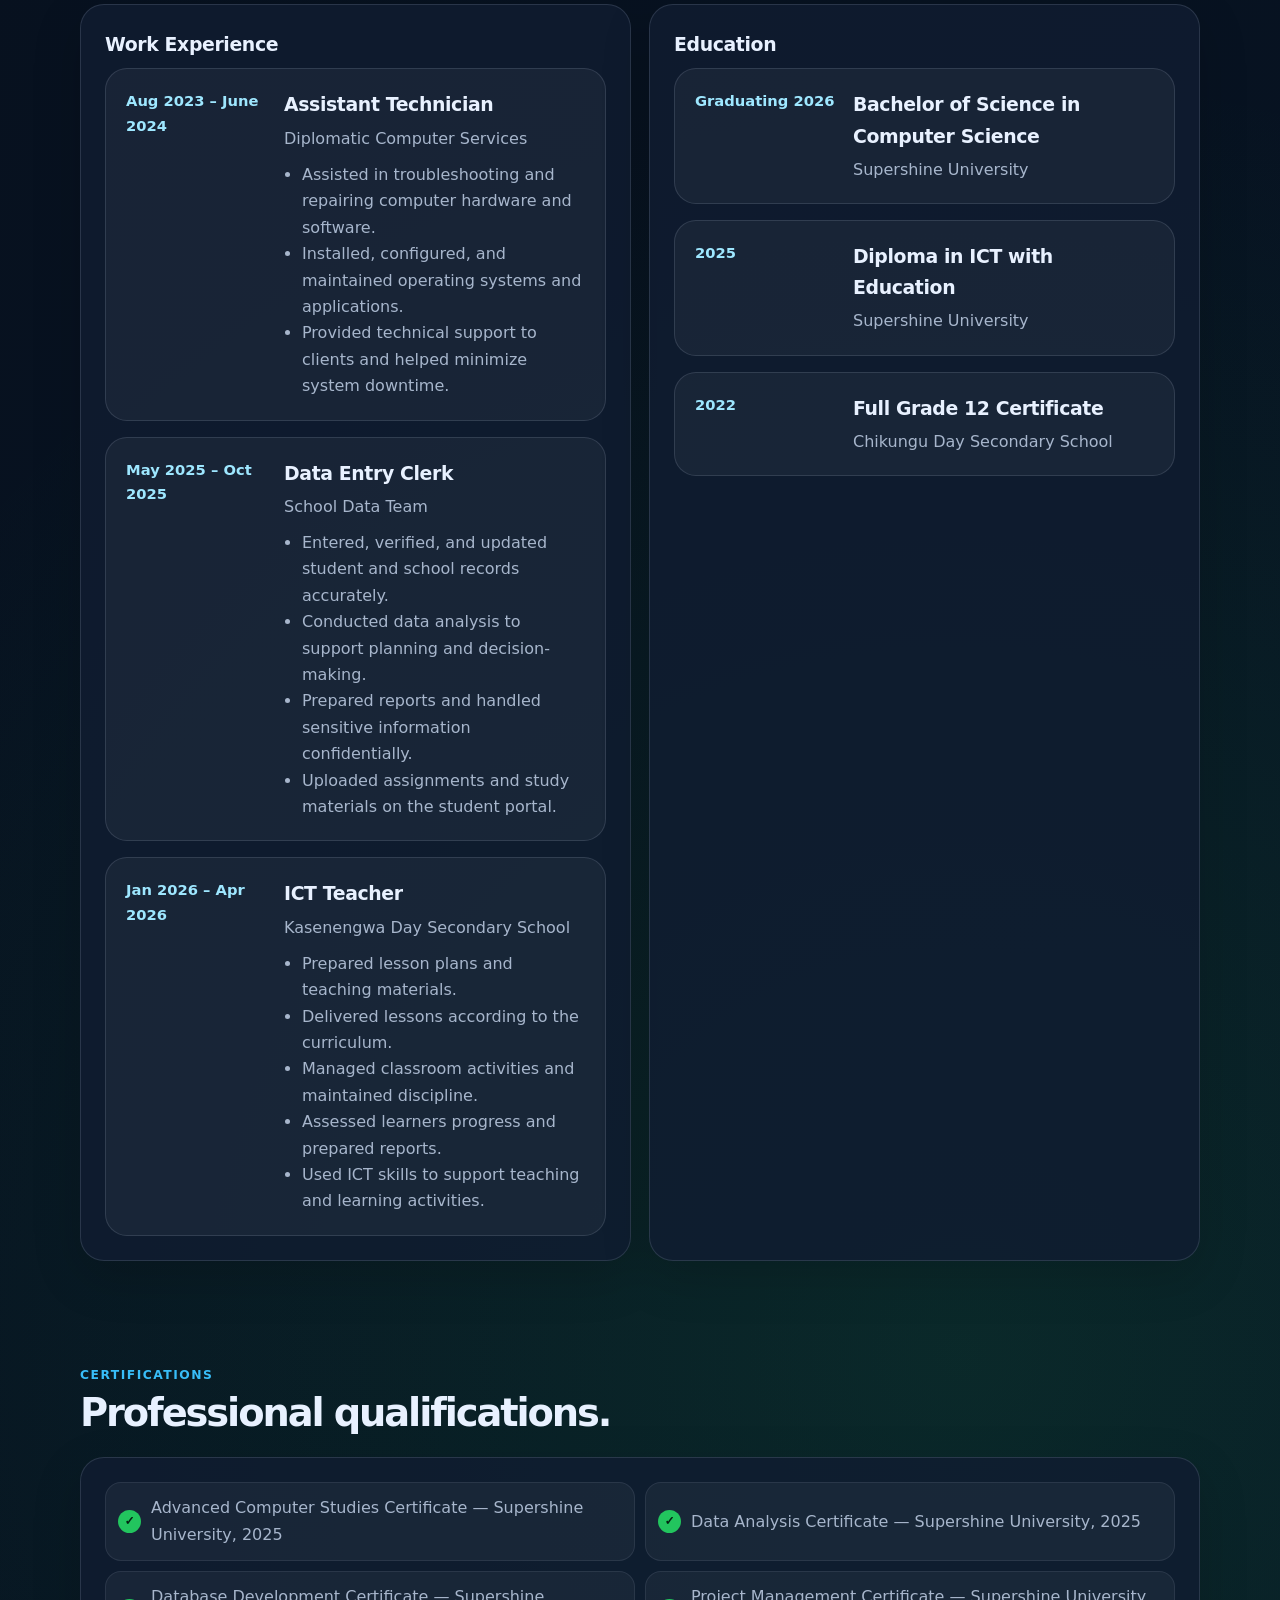
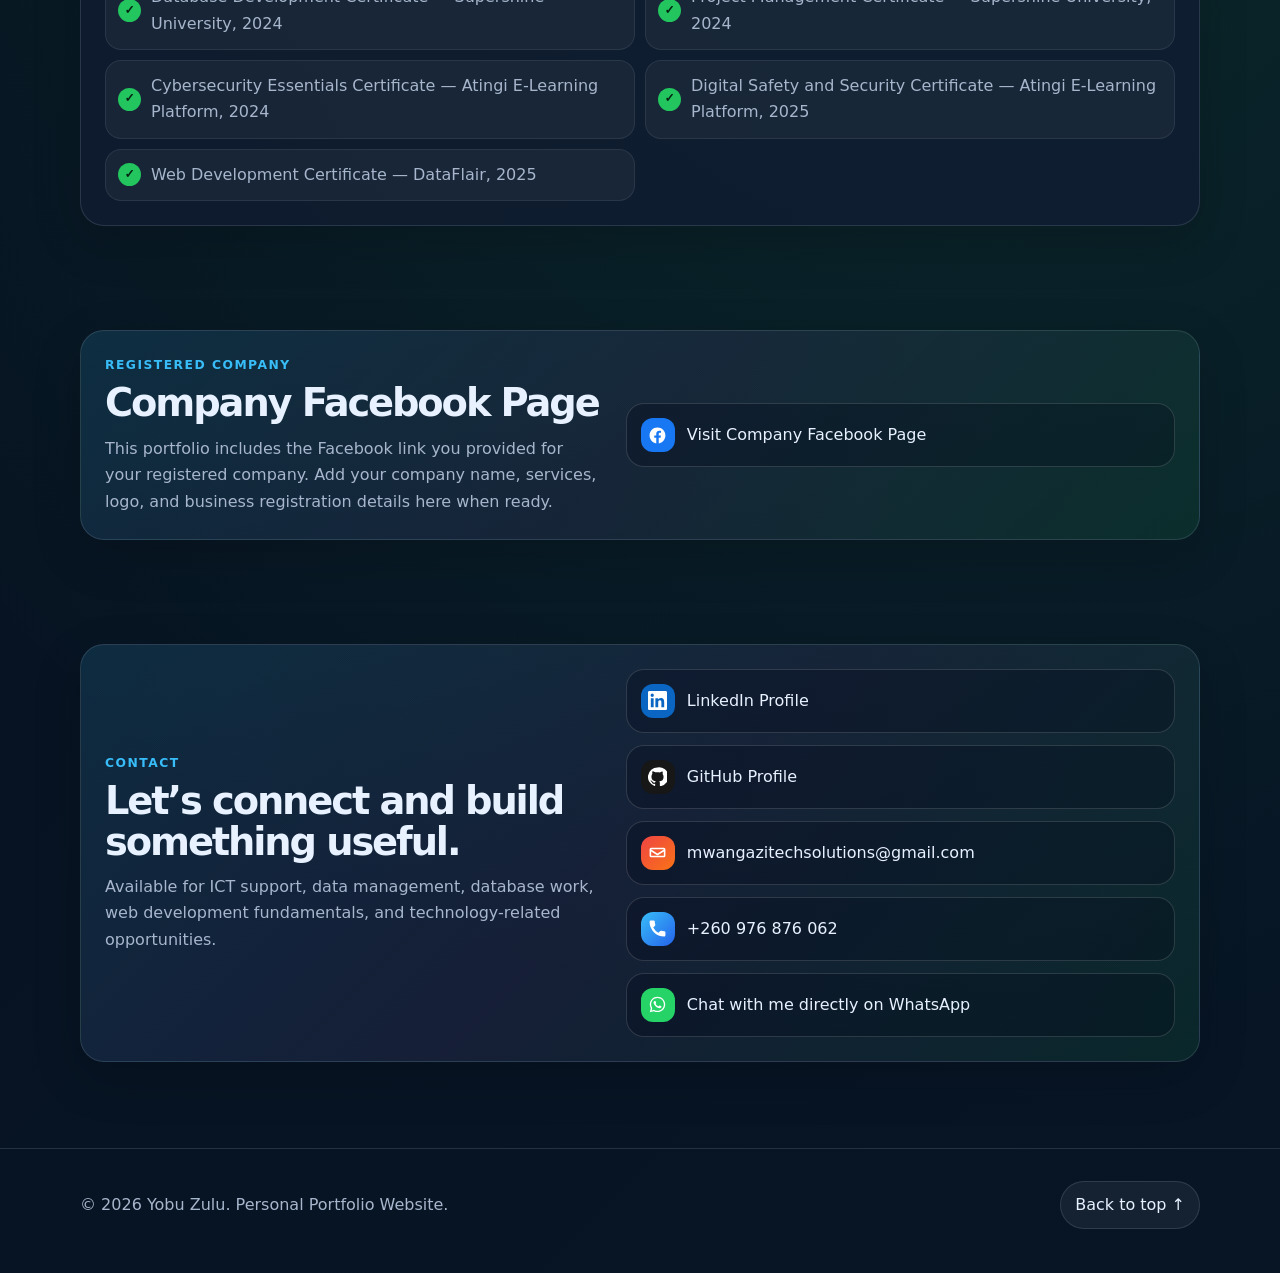
==== commit b0b37325: "index.html Updated the description of work experience for clarity." ====
--- a/index.html
+++ b/index.html
@@ -51,7 +51,7 @@
         <div class="quick-info">
           <div class="mini-stat"><b>2026</b><span>BSc Computer Science</span></div>
           <div class="mini-stat"><b>2025</b><span>Diploma in ICT with Education</span></div>
-          <div class="mini-stat"><b>2+ Year Work Experience</b><span>Assistant technician and Data management experience</span></div>
+          <div class="mini-stat"><b>2+ Year Work Experience</b><span>Assistant technician and Data management</span></div>
           <div class="mini-stat"><b>Zambia</b><span>Based in Lusaka, Lusaka Province</span></div>
         </div>
       </aside>
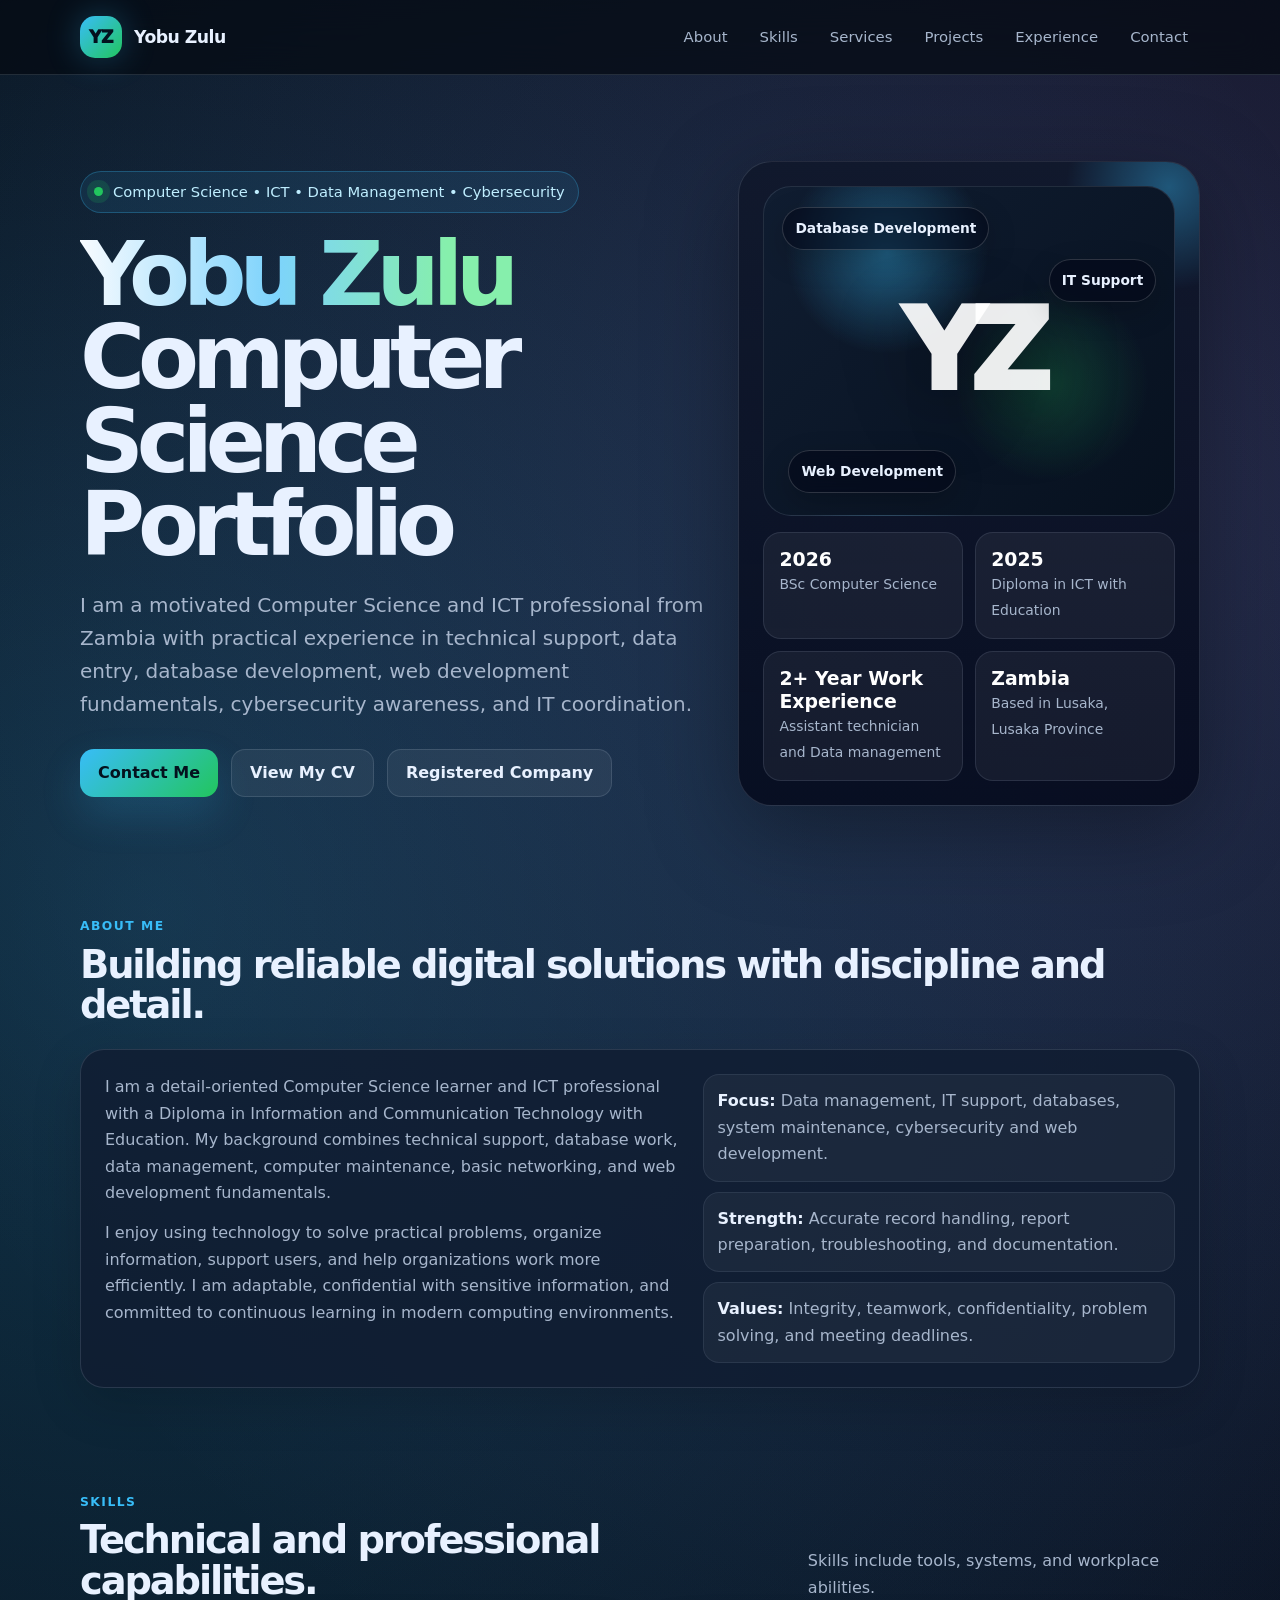
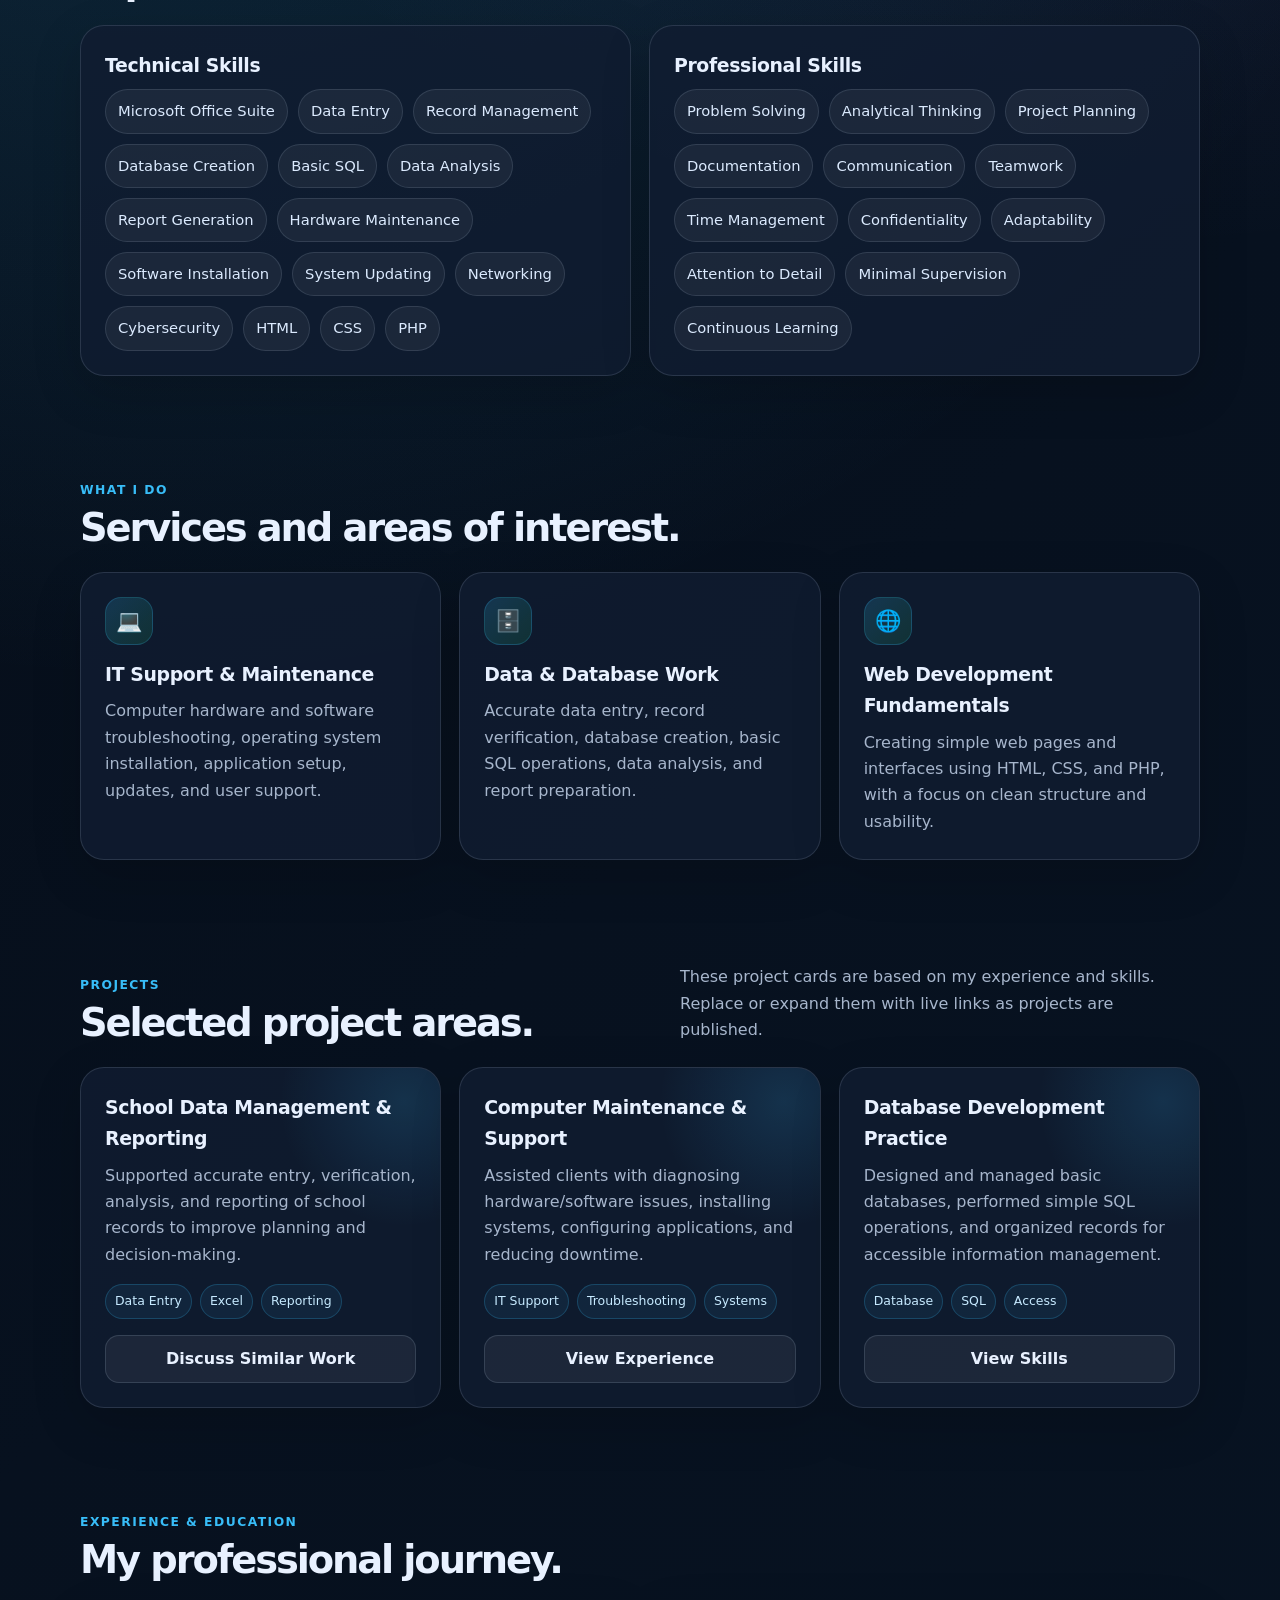
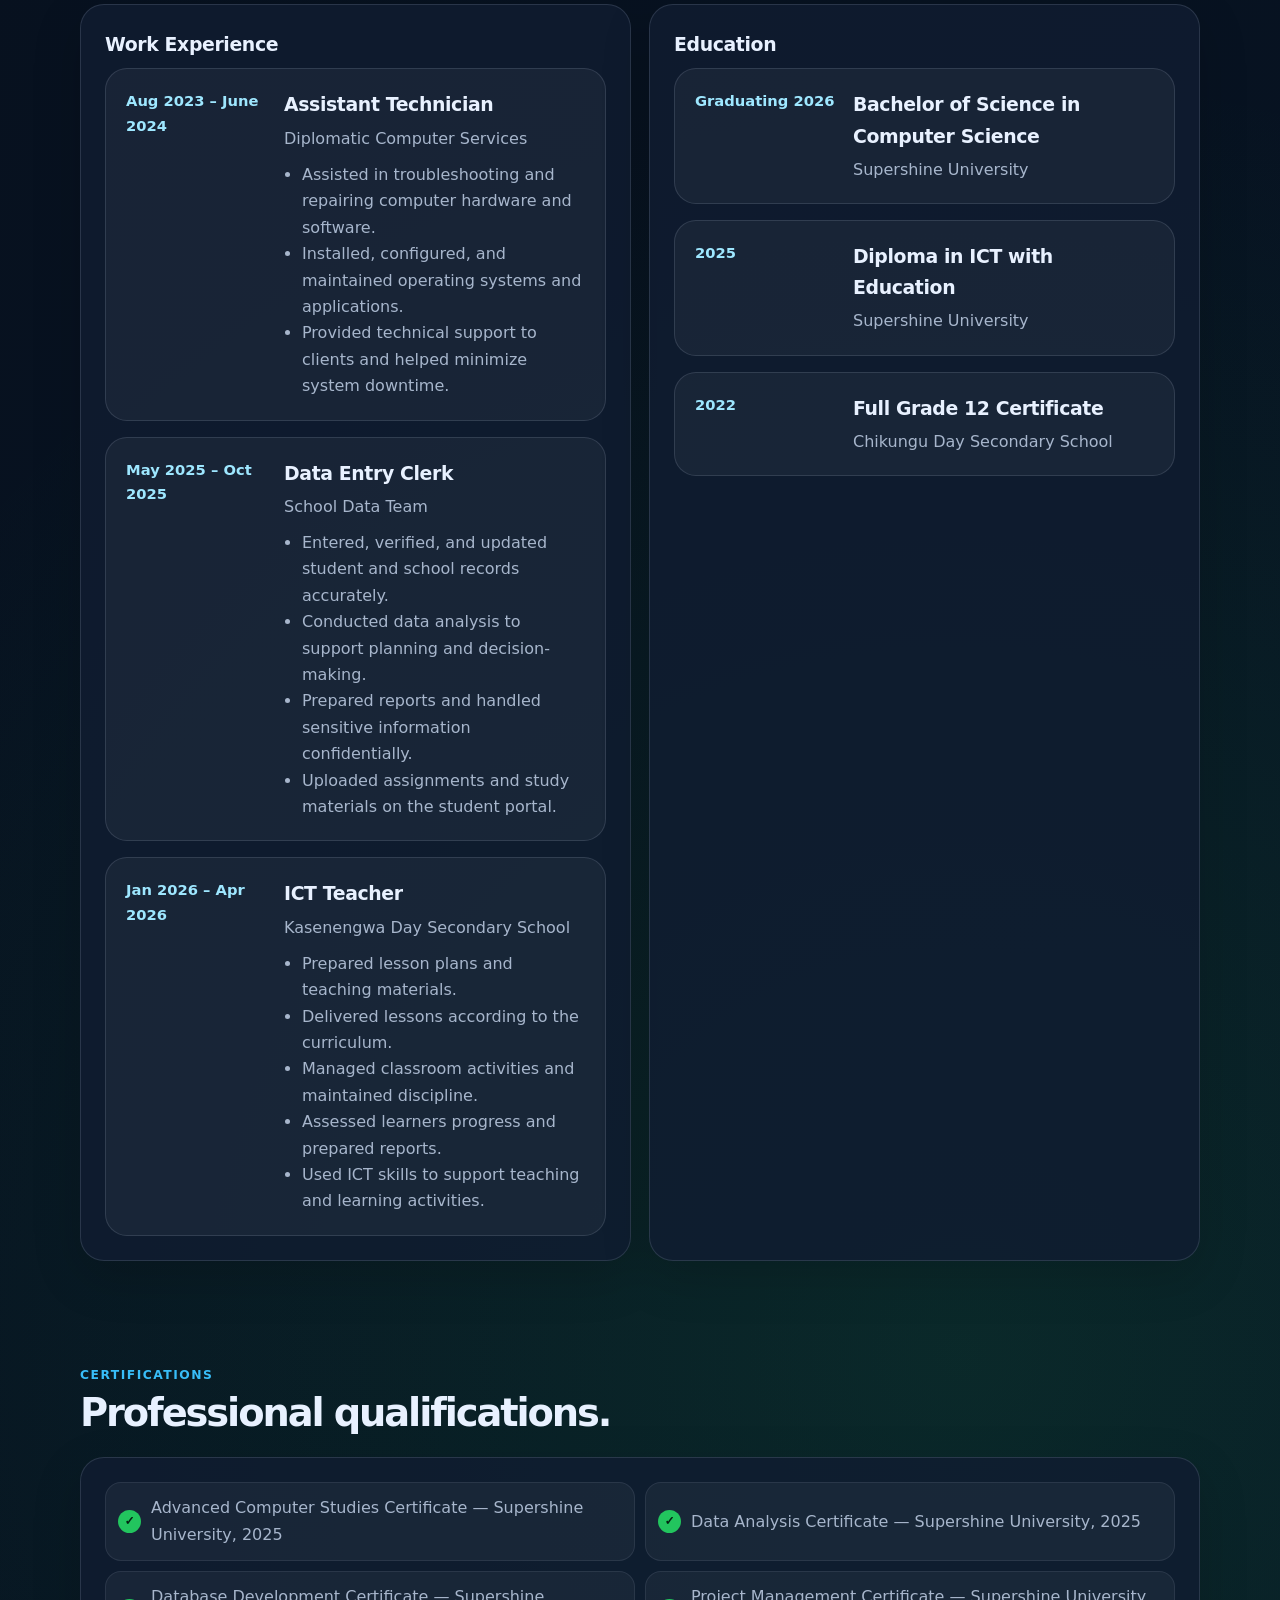
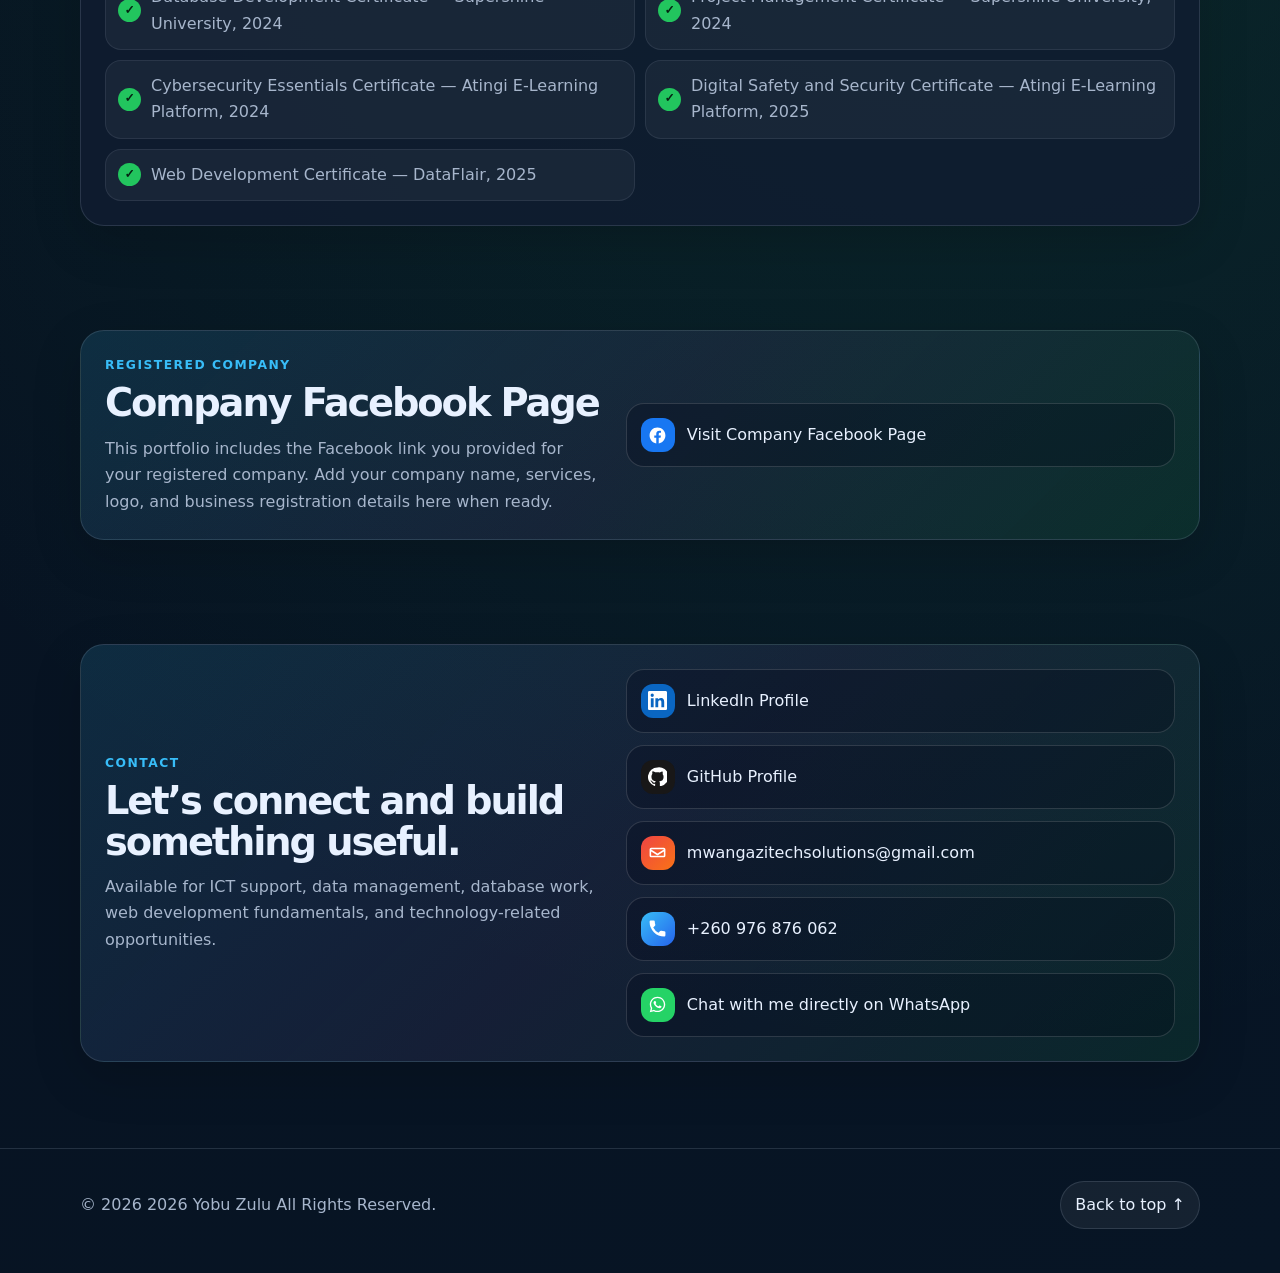
==== commit 83477488: "Update footer copyright year to 2026" ====
--- a/index.html
+++ b/index.html
@@ -372,7 +372,7 @@
 
   <footer class="footer">
     <div class="container">
-      <p>© <span id="year"></span> Yobu Zulu. Personal Portfolio Website.</p>
+      <p>© <span id="year"></span> 2026 Yobu Zulu All Rights Reserved.</p>
       <a class="back-to-top" href="#top">Back to top ↑</a>
     </div>
   </footer>
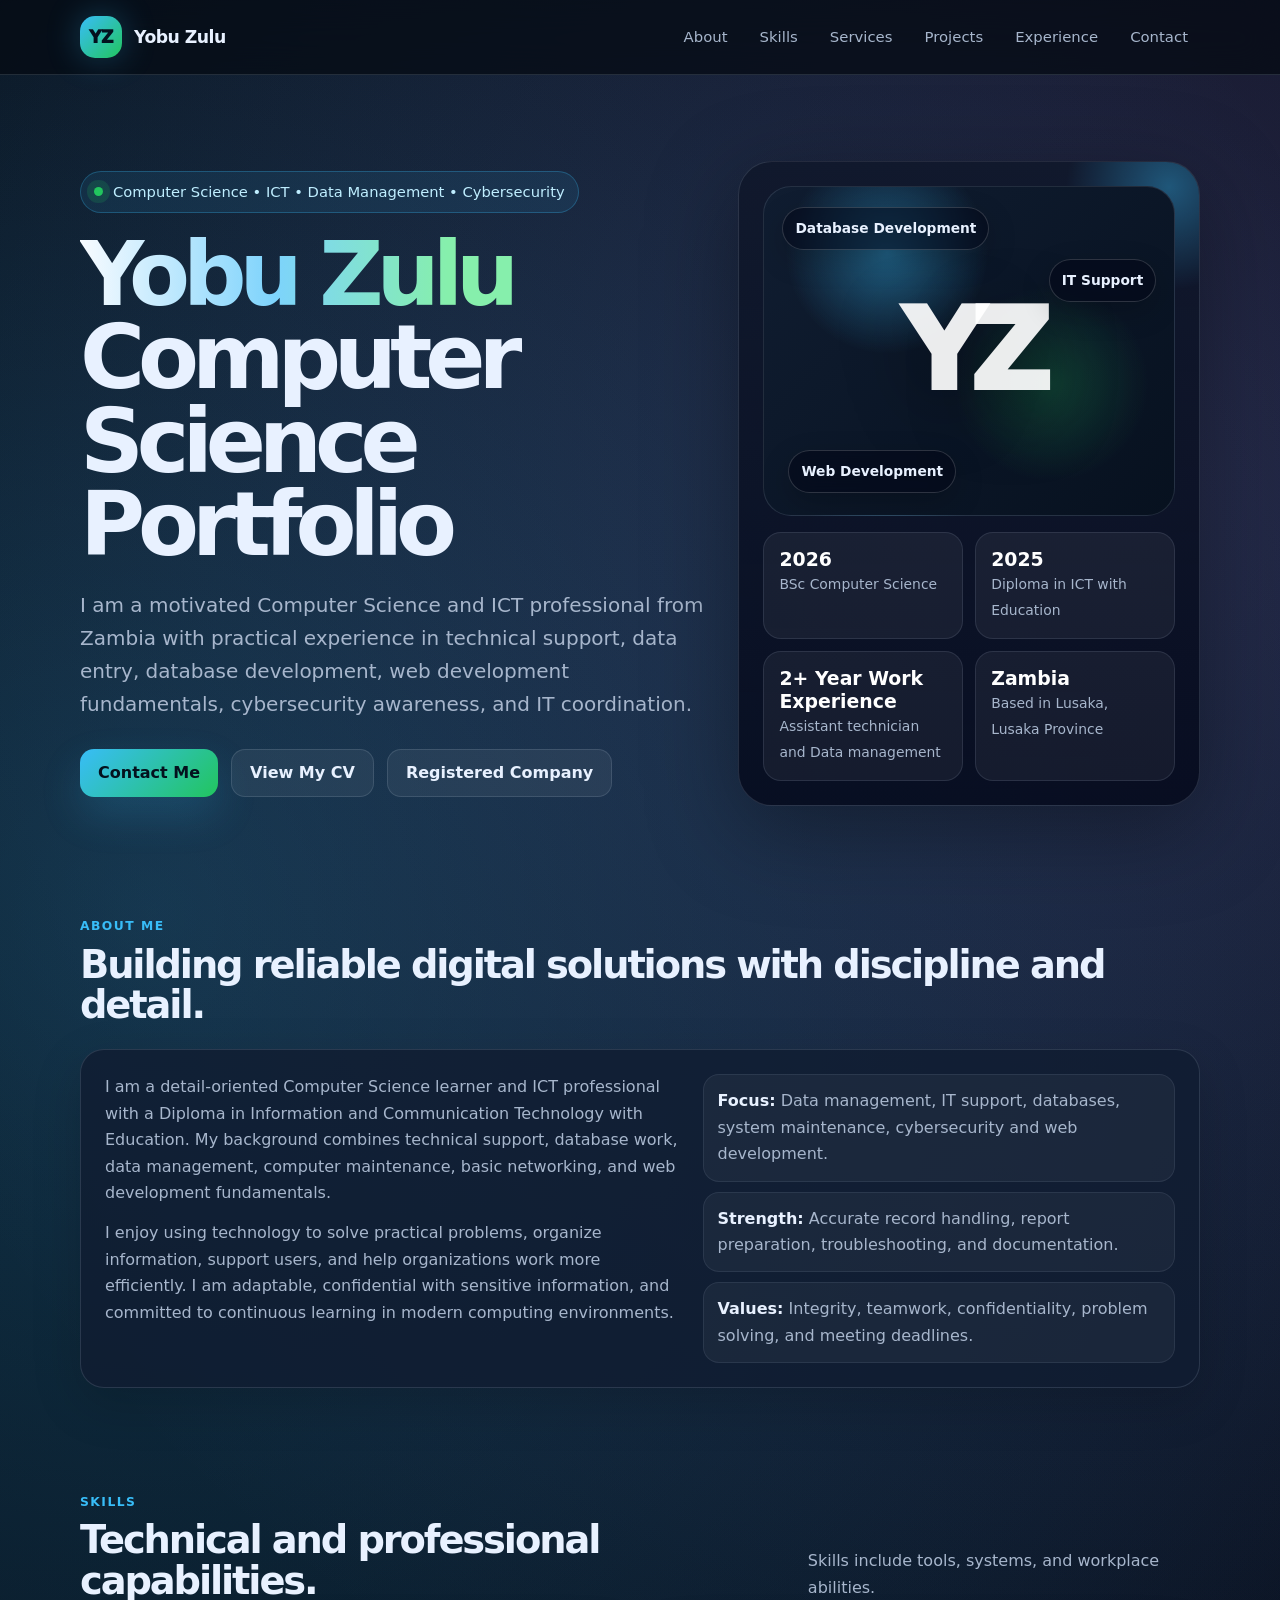
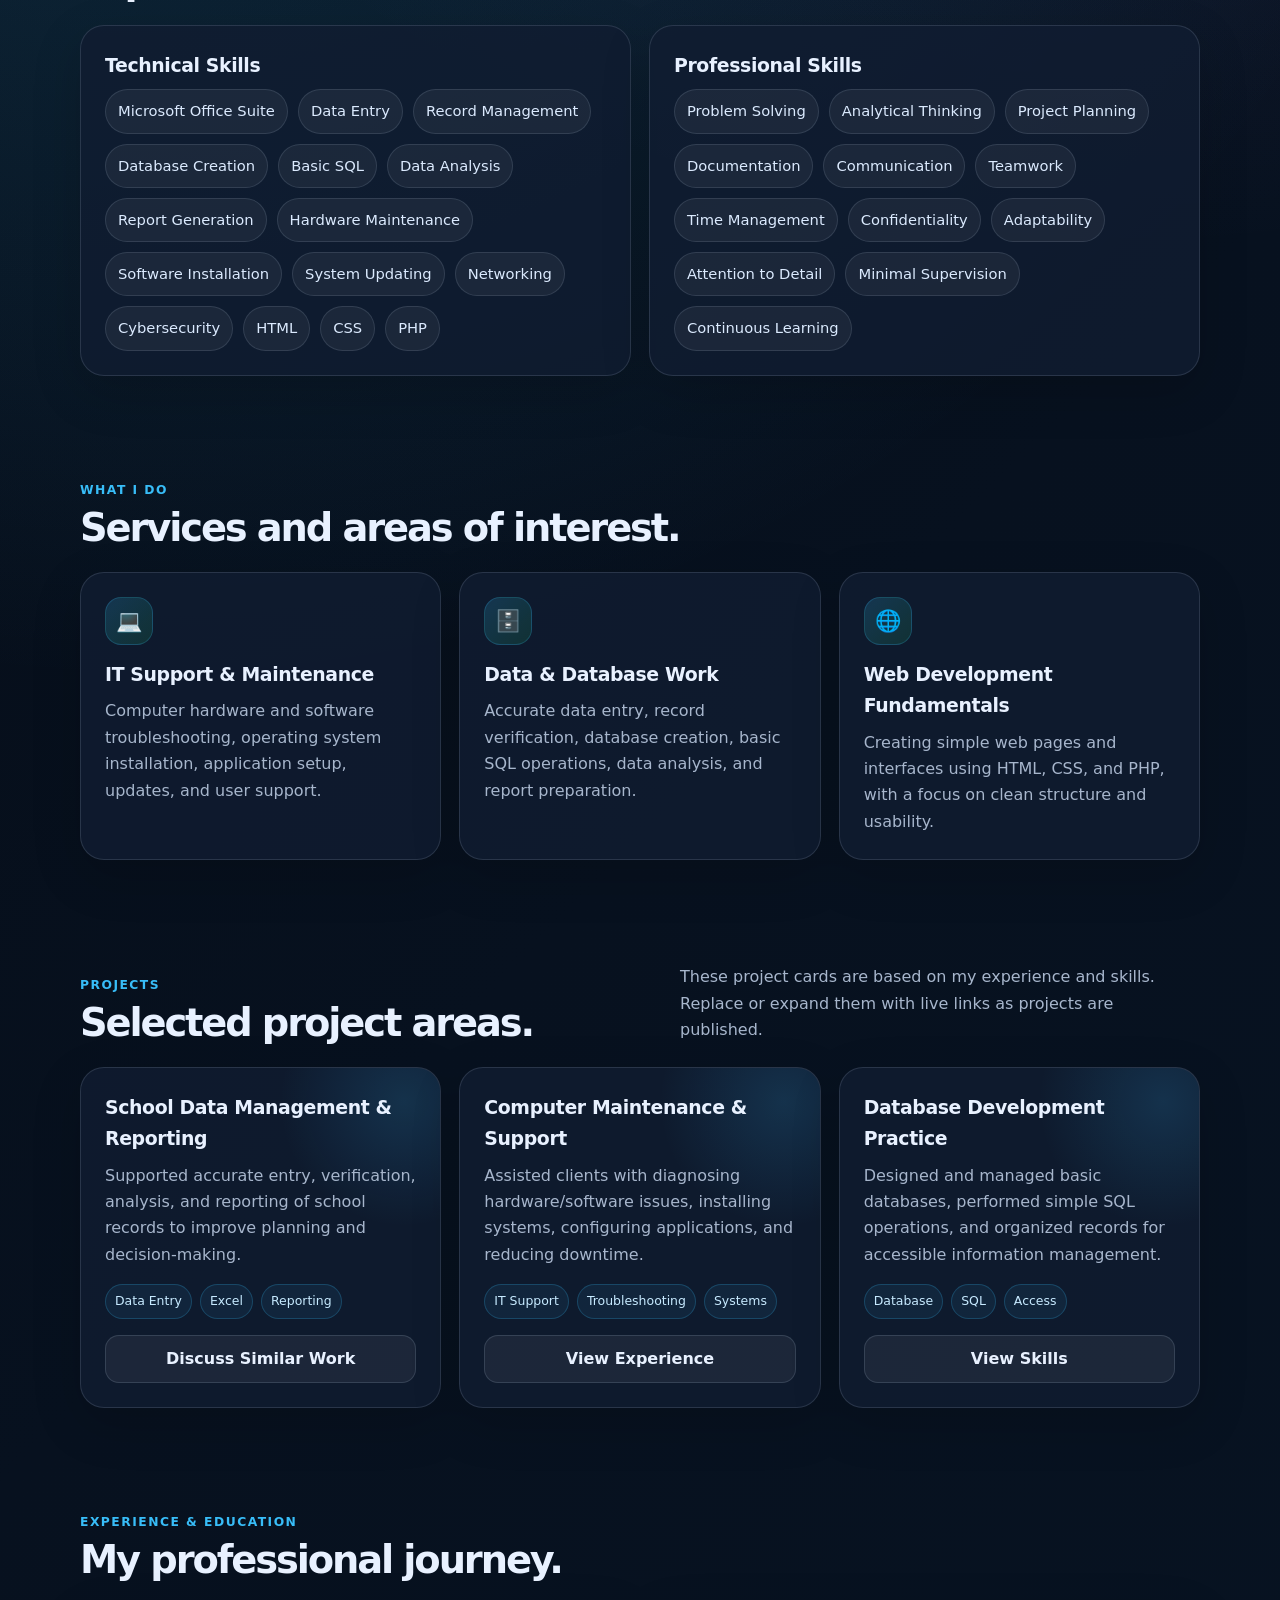
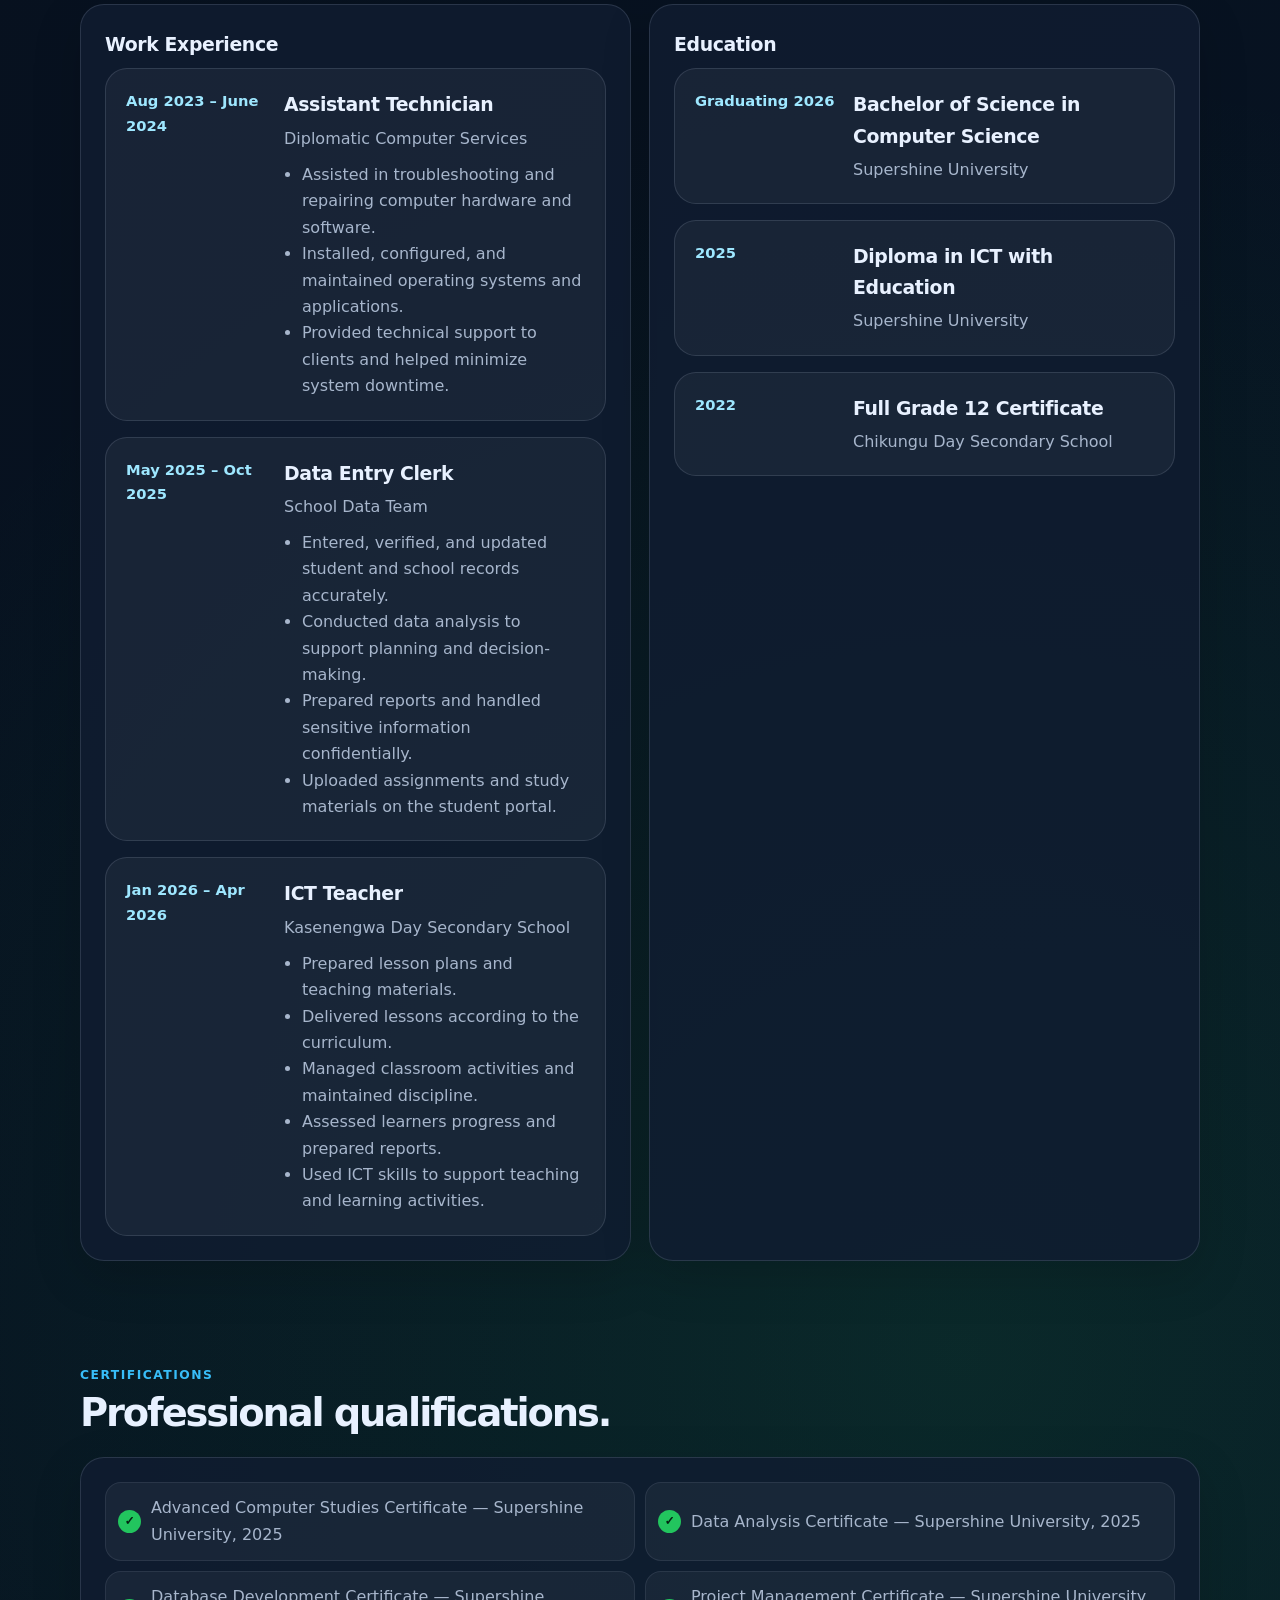
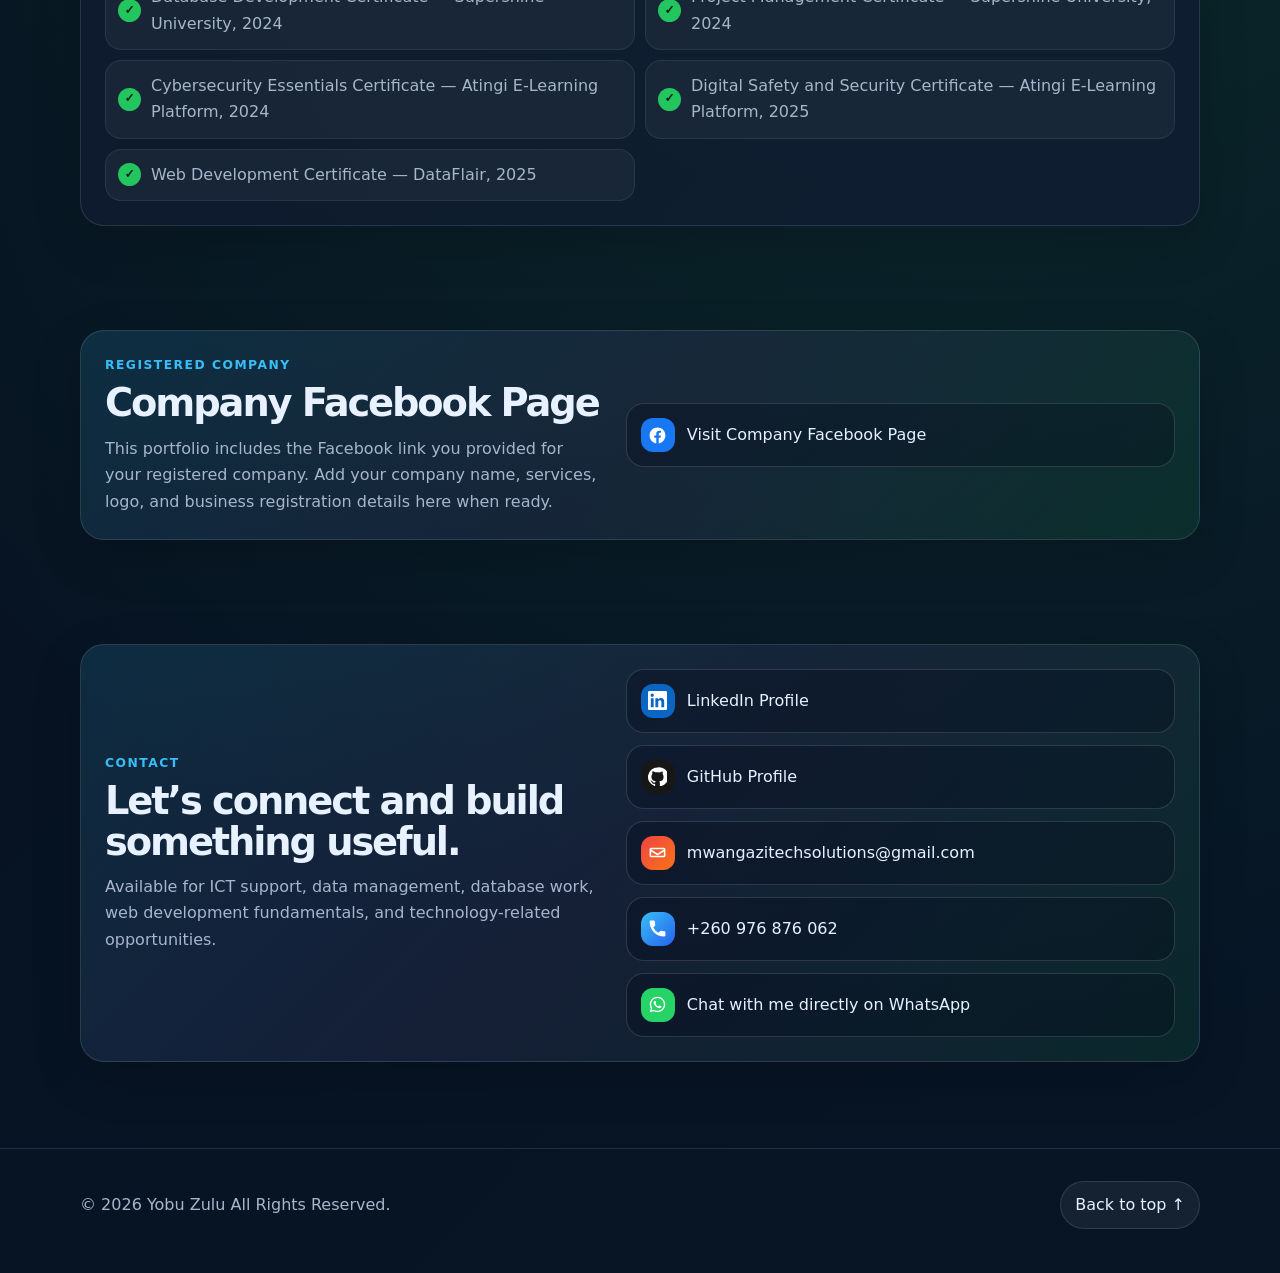
==== commit 65a87520: "Update index.html" ====
--- a/index.html
+++ b/index.html
@@ -372,7 +372,7 @@
 
   <footer class="footer">
     <div class="container">
-      <p>© <span id="year"></span> 2026 Yobu Zulu All Rights Reserved.</p>
+      <p>© <span id="year"></span> Yobu Zulu All Rights Reserved.</p>
       <a class="back-to-top" href="#top">Back to top ↑</a>
     </div>
   </footer>
